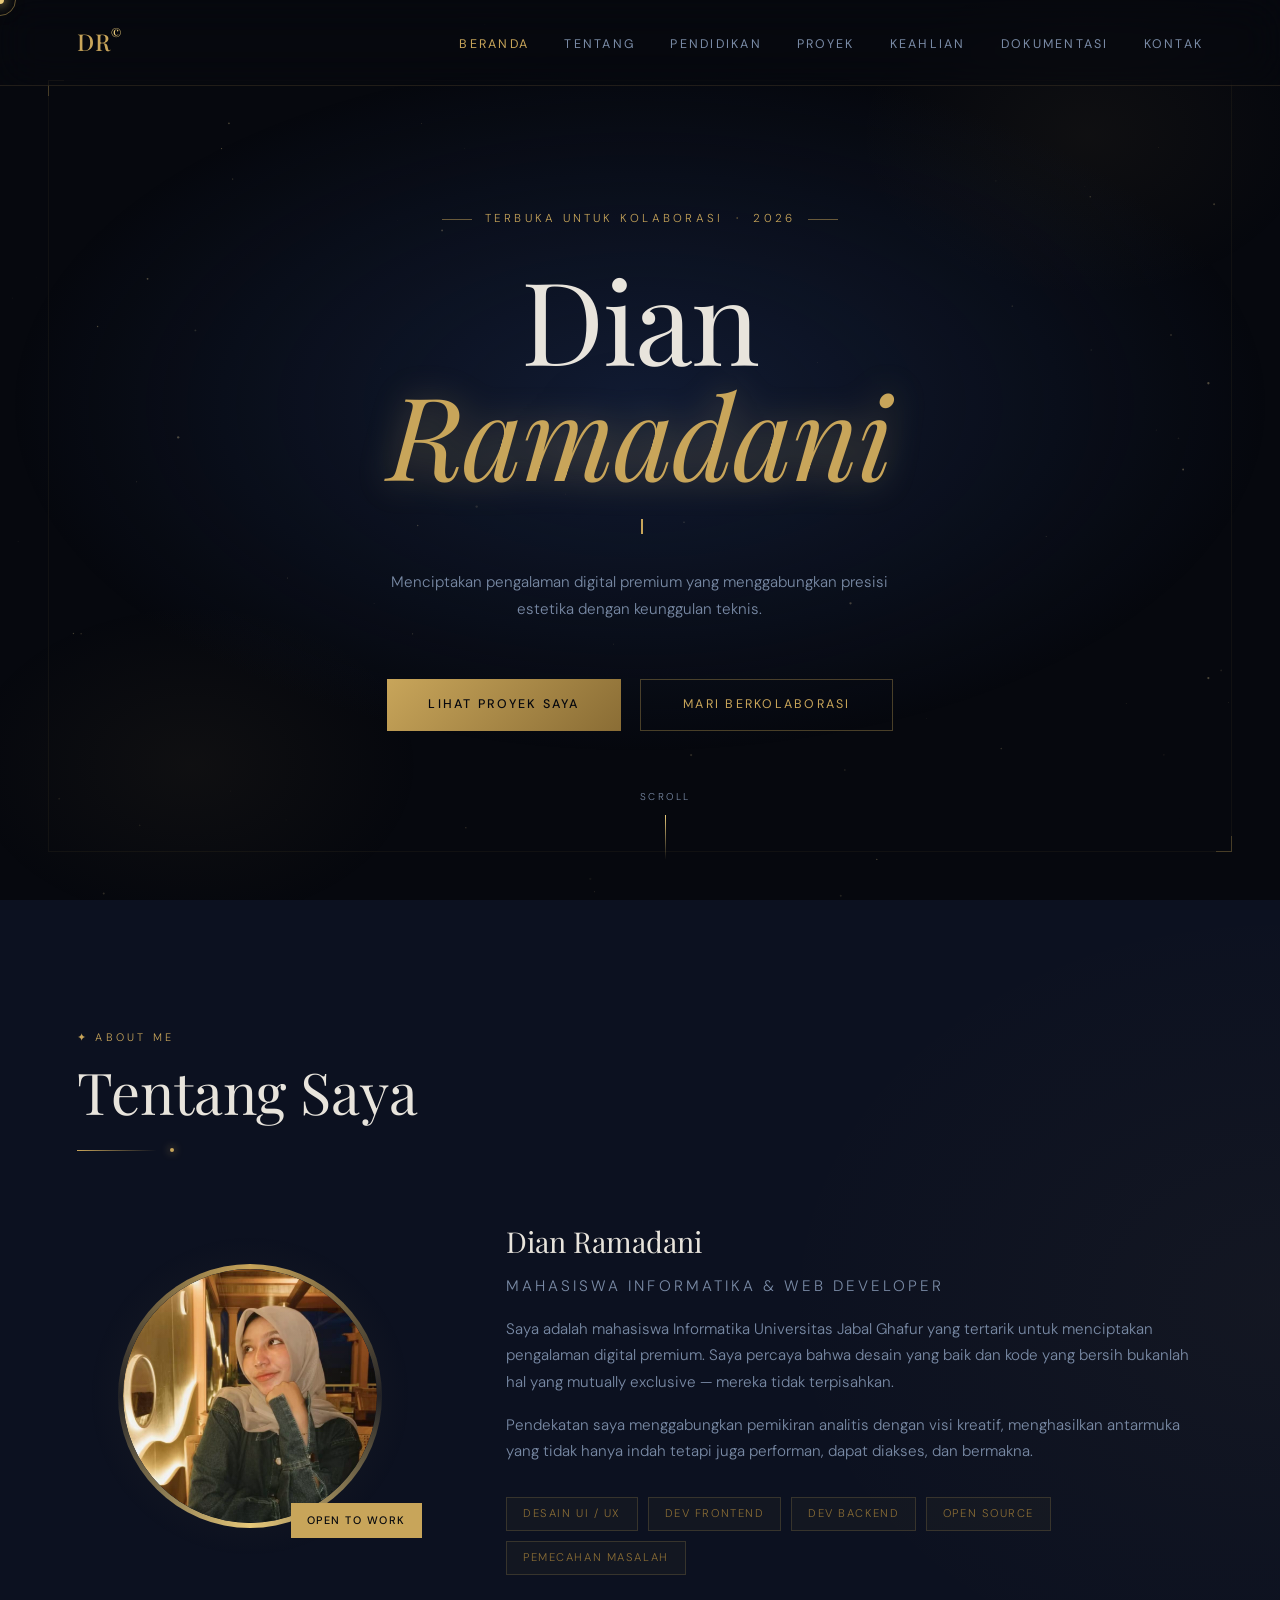
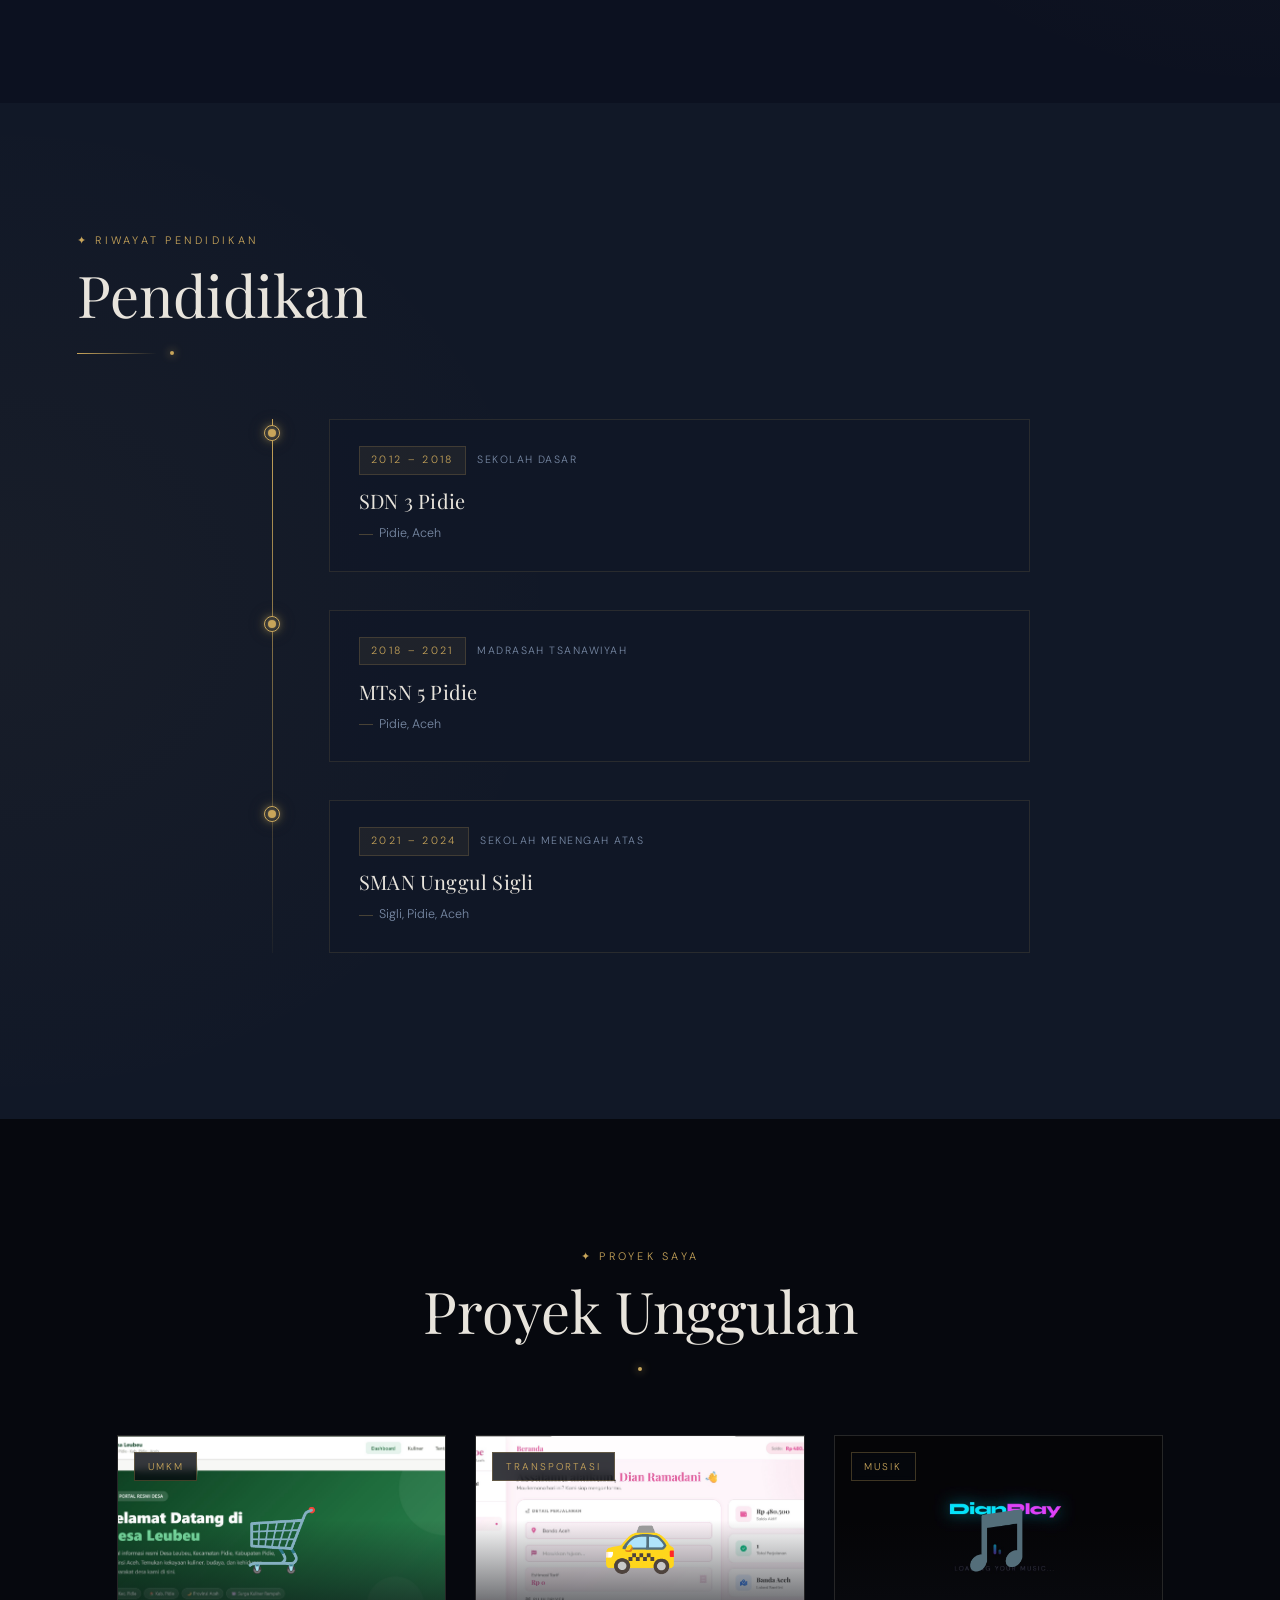
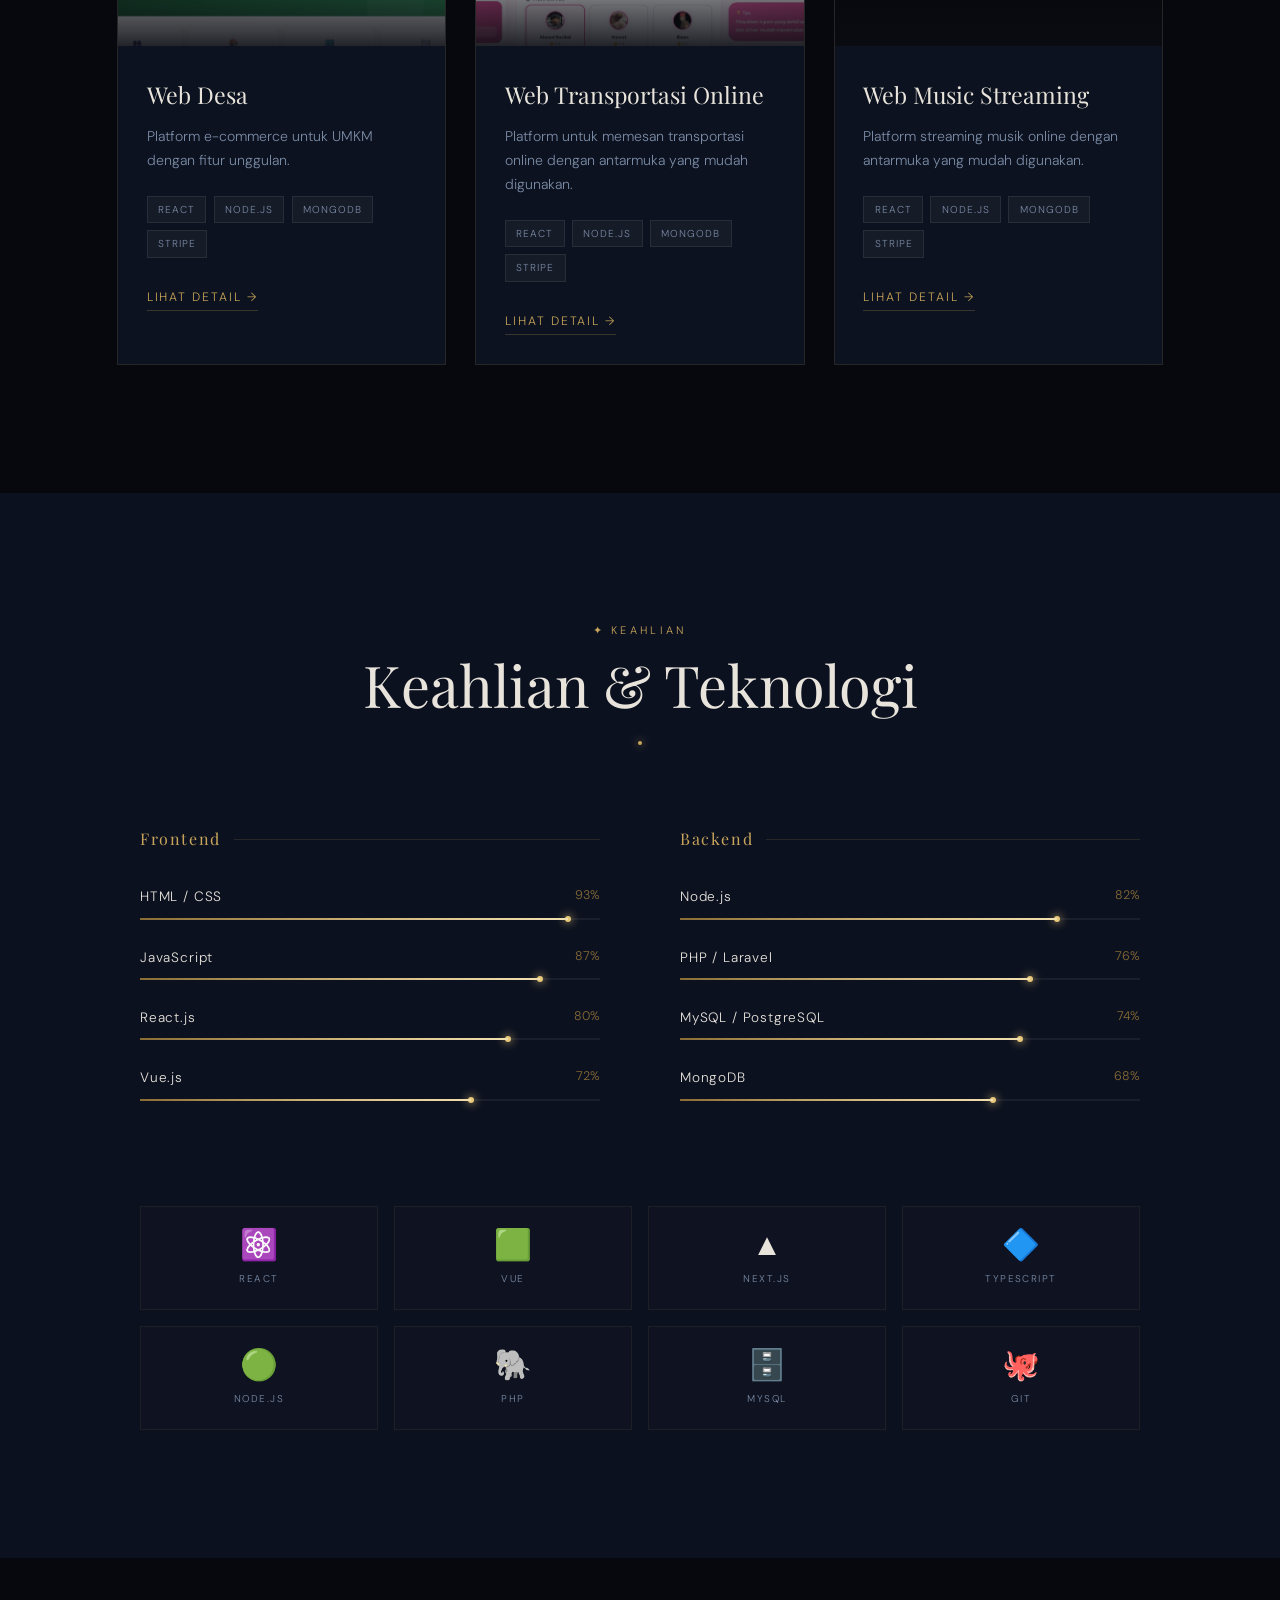
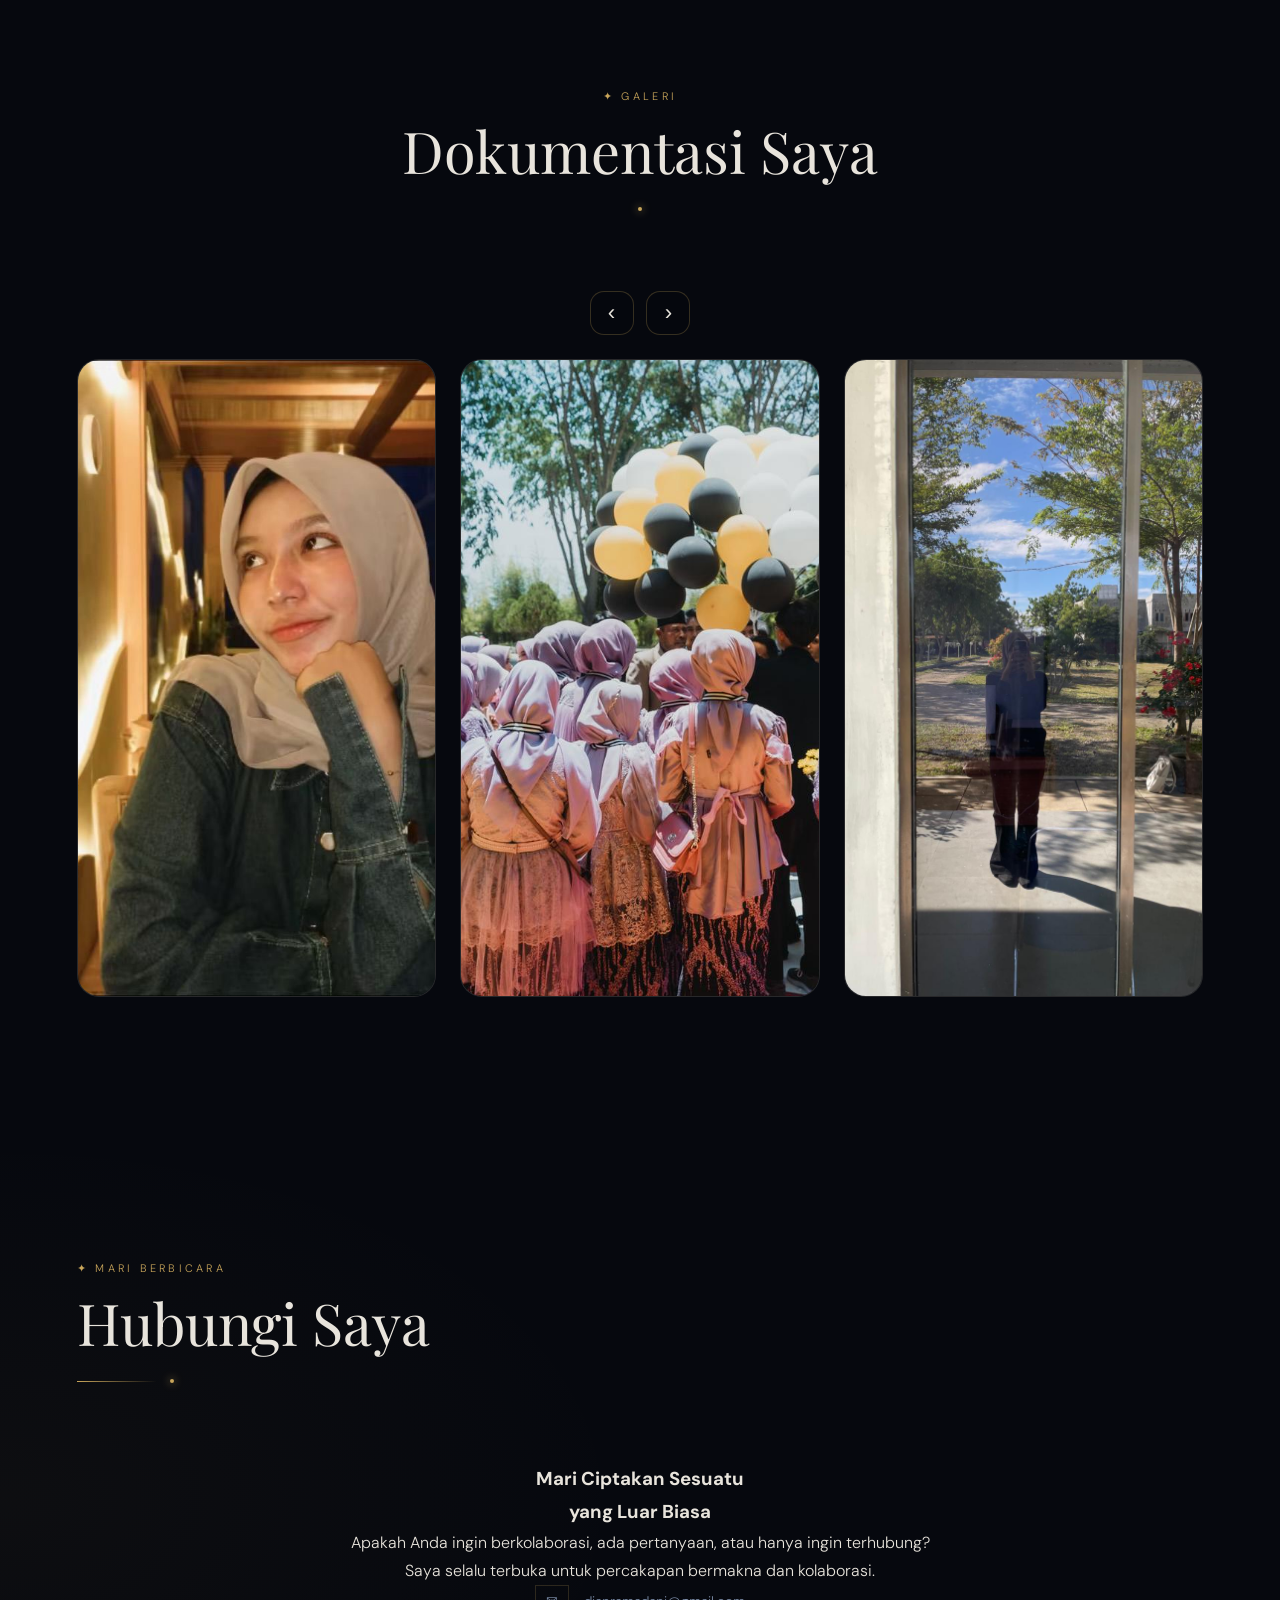
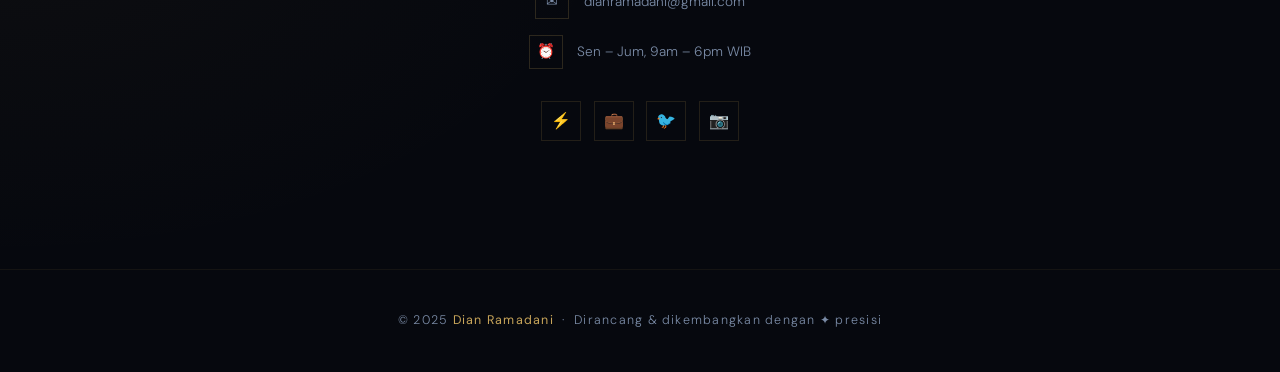
==== index.html @ 898b4961 "Update index.html" ====
<!DOCTYPE html>
<html lang="id">
<head>
<meta charset="UTF-8">
<meta name="viewport" content="width=device-width, initial-scale=1.0">
<title>Portfolio — Dian Ramadani</title>
<link rel="preconnect" href="https://fonts.googleapis.com">
<link href="https://fonts.googleapis.com/css2?family=Playfair+Display:ital,wght@0,400;0,500;0,700;1,400&family=DM+Sans:wght@300;400;500&display=swap" rel="stylesheet">
<style>
/* ═══════════════════════════════════════
   ROOT VARIABLES
═══════════════════════════════════════ */
:root {
  --gold:        #C8A55A;
  --gold-bright: #E8C97A;
  --gold-dim:    #8A6D35;
  --gold-glow:   rgba(200,165,90,0.18);
  --gold-trace:  rgba(200,165,90,0.08);
  --dark:        #06080E;
  --dark-1:      #0C1120;
  --dark-2:      #111827;
  --dark-3:      #1C2539;
  --mid:         #2A3650;
  --text:        #E8E4DC;
  --text-muted:  #7A8BA6;
  --border:      rgba(200,165,90,0.14);
}

/* ═══════════════════════════════════════
   RESET & BASE
═══════════════════════════════════════ */
*, *::before, *::after { margin:0; padding:0; box-sizing:border-box; }
html { scroll-behavior: smooth; font-size: 16px; }
body {
  background: var(--dark);
  color: var(--text);
  font-family: 'DM Sans', sans-serif;
  font-weight: 300;
  line-height: 1.75;
  overflow-x: hidden;
  cursor: none;
}

/* ═══════════════════════════════════════
   CUSTOM CURSOR
═══════════════════════════════════════ */
.cursor-dot {
  position: fixed; top:0; left:0;
  width: 8px; height: 8px;
  background: var(--gold-bright);
  border-radius: 50%;
  pointer-events: none;
  z-index: 9999;
  transition: transform 0.1s ease;
  box-shadow: 0 0 12px var(--gold-bright), 0 0 24px rgba(232,201,122,0.4);
}
.cursor-ring {
  position: fixed; top:0; left:0;
  width: 32px; height: 32px;
  border: 1px solid rgba(200,165,90,0.5);
  border-radius: 50%;
  pointer-events: none;
  z-index: 9998;
  transition: transform 0.18s ease, width 0.3s ease, height 0.3s ease, opacity 0.3s ease;
}
body:has(a:hover) .cursor-ring,
body:has(button:hover) .cursor-ring {
  width: 44px; height: 44px;
  border-color: var(--gold);
}

/* ═══════════════════════════════════════
   LOADING SCREEN
═══════════════════════════════════════ */
#loader {
  position: fixed; inset:0;
  background: var(--dark);
  z-index: 10000;
  display: flex;
  flex-direction: column;
  align-items: center;
  justify-content: center;
  gap: 1.5rem;
  transition: opacity 0.8s ease, visibility 0.8s ease;
}
#loader.hidden { opacity: 0; visibility: hidden; pointer-events: none; }

.loader-logo {
  font-family: 'Playfair Display', serif;
  font-size: 2.4rem;
  font-weight: 400;
  color: var(--gold);
  letter-spacing: 0.12em;
  opacity: 0;
  animation: loaderFade 0.6s 0.3s forwards;
}

.loader-bar-wrap {
  width: 180px; height: 1px;
  background: rgba(200,165,90,0.12);
  overflow: hidden;
  opacity: 0;
  animation: loaderFade 0.6s 0.5s forwards;
}
.loader-bar {
  height: 100%;
  width: 0;
  background: linear-gradient(90deg, var(--gold-dim), var(--gold-bright));
  animation: loaderFill 1.4s 0.6s ease forwards;
}
@keyframes loaderFill { to { width: 100%; } }
@keyframes loaderFade { to { opacity: 1; } }

/* ═══════════════════════════════════════
   STARS CANVAS
═══════════════════════════════════════ */
#stars-canvas {
  position: fixed; inset:0;
  pointer-events: none;
  z-index: 0;
  opacity: 0.6;
}

/* ═══════════════════════════════════════
   NAVBAR
═══════════════════════════════════════ */
nav {
  position: fixed; top:0; left:0; right:0;
  z-index: 900;
  display: flex;
  align-items: center;
  justify-content: space-between;
  padding: 1.4rem 6%;
  background: rgba(6,8,14,0.5);
  backdrop-filter: blur(20px);
  -webkit-backdrop-filter: blur(20px);
  border-bottom: 1px solid var(--border);
  transition: padding 0.4s ease, background 0.4s ease;
}
nav.scrolled {
  padding: 0.9rem 6%;
  background: rgba(6,8,14,0.85);
}

.nav-brand {
  font-family: 'Playfair Display', serif;
  font-size: 1.45rem;
  font-weight: 500;
  color: var(--gold);
  text-decoration: none;
  letter-spacing: 0.05em;
}
.nav-brand sup {
  font-size: 0.5em;
  vertical-align: top;
  margin-top: 0.3em;
  color: var(--gold-bright);
}

.nav-links {
  display: flex; gap: 2.2rem;
  list-style: none;
}
.nav-links a {
  color: var(--text-muted);
  text-decoration: none;
  font-size: 0.78rem;
  letter-spacing: 0.18em;
  text-transform: uppercase;
  font-weight: 400;
  transition: color 0.3s;
  position: relative;
  padding-bottom: 4px;
}
.nav-links a::after {
  content: '';
  position: absolute;
  bottom: 0; left: 50%; right: 50%;
  height: 1px;
  background: var(--gold);
  transition: left 0.35s ease, right 0.35s ease;
}
.nav-links a:hover { color: var(--gold); }
.nav-links a:hover::after { left: 0; right: 0; }

/* Hamburger */
.ham {
  display: none;
  flex-direction: column;
  gap: 5px;
  background: none;
  border: none;
  cursor: none;
  padding: 4px;
}
.ham span {
  display: block;
  width: 22px; height: 1px;
  background: var(--gold);
  transition: all 0.35s ease;
  transform-origin: center;
}
.ham.open span:nth-child(1) { transform: translateY(6px) rotate(45deg); }
.ham.open span:nth-child(2) { opacity: 0; }
.ham.open span:nth-child(3) { transform: translateY(-6px) rotate(-45deg); }

/* Mobile overlay */
.mob-menu {
  position: fixed; inset:0;
  background: rgba(6,8,14,0.97);
  backdrop-filter: blur(24px);
  z-index: 899;
  display: flex;
  flex-direction: column;
  align-items: center;
  justify-content: center;
  gap: 1.2rem;
  padding: 2rem;
  opacity: 0;
  visibility: hidden;
  transition: opacity 0.4s ease, visibility 0.4s ease;
}
.mob-menu.open { opacity: 1; visibility: visible; }
.mob-menu a {
  font-family: 'Playfair Display', serif;
  font-size: 1.4rem;
  font-weight: 400;
  color: var(--text);
  text-decoration: none;
  letter-spacing: 0.06em;
  transition: color 0.3s;
  position: relative;
  padding: 0.6rem 1.2rem;
}
.mob-menu a:hover { color: var(--gold); }

/* ═══════════════════════════════════════
   HERO
═══════════════════════════════════════ */
#home {
  min-height: 100vh;
  display: flex;
  align-items: center;
  justify-content: center;
  text-align: center;
  padding: 7rem 6% 5rem;
  position: relative;
  z-index: 1;
  overflow: hidden;
}

#home::before {
  content: '';
  position: absolute;
  inset: 0;
  background:
    radial-gradient(ellipse 70% 55% at 50% 45%, rgba(25,40,75,0.6) 0%, transparent 70%),
    radial-gradient(ellipse 30% 30% at 15% 85%, rgba(200,165,90,0.05) 0%, transparent 60%),
    radial-gradient(ellipse 30% 30% at 85% 15%, rgba(200,165,90,0.05) 0%, transparent 60%);
  pointer-events: none;
}

.hero-frame {
  position: absolute;
  top: 5rem; left: 3rem; right: 3rem; bottom: 3rem;
  border: 1px solid rgba(200,165,90,0.06);
  pointer-events: none;
}
.hero-frame::before, .hero-frame::after {
  content: '';
  position: absolute;
  width: 16px; height: 16px;
  border-color: rgba(200,165,90,0.3);
  border-style: solid;
}
.hero-frame::before { top: -1px; left: -1px; border-width: 1px 0 0 1px; }
.hero-frame::after  { bottom: -1px; right: -1px; border-width: 0 1px 1px 0; }

.hero-eyebrow {
  display: inline-flex;
  align-items: center;
  gap: 0.8rem;
  font-size: 0.72rem;
  letter-spacing: 0.28em;
  text-transform: uppercase;
  color: var(--gold);
  margin-bottom: 2rem;
  opacity: 0;
  animation: fadeUp 0.8s 1.8s forwards;
}
.hero-eyebrow::before, .hero-eyebrow::after {
  content: '';
  width: 30px; height: 1px;
  background: currentColor;
  opacity: 0.5;
}

.hero-name {
  font-family: 'Playfair Display', serif;
  font-size: clamp(3.2rem, 9vw, 7.5rem);
  font-weight: 400;
  line-height: 1.0;
  color: var(--text);
  letter-spacing: -0.01em;
  opacity: 0;
  animation: fadeUp 0.9s 2s forwards;
}
.hero-name .gold-word {
  color: var(--gold);
  font-style: italic;
  position: relative;
  display: inline-block;
}
.hero-name .gold-word::after {
  content: attr(data-text);
  position: absolute;
  inset: 0;
  color: var(--gold-bright);
  filter: blur(18px);
  opacity: 0.35;
  z-index: -1;
}

.hero-role {
  font-size: clamp(0.8rem, 1.8vw, 0.95rem);
  letter-spacing: 0.22em;
  text-transform: uppercase;
  color: var(--text-muted);
  margin-top: 1.2rem;
  opacity: 0;
  animation: fadeUp 0.9s 2.2s forwards;
}

.type-cursor {
  display: inline-block;
  width: 2px; height: 1em;
  background: var(--gold);
  margin-left: 4px;
  vertical-align: text-bottom;
  animation: blink 0.9s step-end infinite;
}
@keyframes blink { 0%,100%{opacity:1} 50%{opacity:0} }

.hero-desc {
  max-width: 500px;
  margin: 2rem auto 0;
  color: var(--text-muted);
  font-size: 0.95rem;
  opacity: 0;
  animation: fadeUp 0.9s 2.4s forwards;
}

.hero-cta {
  display: flex;
  gap: 1.2rem;
  justify-content: center;
  margin-top: 3.5rem;
  opacity: 0;
  animation: fadeUp 0.9s 2.6s forwards;
}

/* Buttons */
.btn-primary {
  display: inline-flex;
  align-items: center;
  gap: 0.6rem;
  padding: 0.9rem 2.6rem;
  background: linear-gradient(135deg, var(--gold) 0%, var(--gold-dim) 100%);
  color: var(--dark);
  font-family: 'DM Sans', sans-serif;
  font-size: 0.78rem;
  font-weight: 500;
  letter-spacing: 0.18em;
  text-transform: uppercase;
  text-decoration: none;
  border: none;
  cursor: none;
  position: relative;
  overflow: hidden;
  transition: box-shadow 0.3s, transform 0.3s;
}
.btn-primary::before {
  content: '';
  position: absolute;
  top: 0; left: -100%; width: 60%; height: 100%;
  background: linear-gradient(90deg, transparent, rgba(255,255,255,0.22), transparent);
  transform: skewX(-15deg);
  transition: left 0.6s ease;
}
.btn-primary:hover::before { left: 140%; }
.btn-primary:hover {
  box-shadow: 0 0 30px rgba(200,165,90,0.35), 0 8px 24px rgba(0,0,0,0.4);
  transform: translateY(-2px);
}

.btn-ghost {
  display: inline-flex;
  align-items: center;
  gap: 0.6rem;
  padding: 0.9rem 2.6rem;
  background: transparent;
  color: var(--gold);
  font-family: 'DM Sans', sans-serif;
  font-size: 0.78rem;
  font-weight: 400;
  letter-spacing: 0.18em;
  text-transform: uppercase;
  text-decoration: none;
  border: 1px solid rgba(200,165,90,0.35);
  cursor: none;
  transition: all 0.3s ease;
}
.btn-ghost:hover {
  background: rgba(200,165,90,0.07);
  border-color: var(--gold);
  box-shadow: 0 0 20px rgba(200,165,90,0.1);
}

.hero-scroll {
  position: absolute;
  bottom: 2.5rem;
  left: 50%;
  transform: translateX(-50%);
  display: flex;
  flex-direction: column;
  align-items: center;
  gap: 0.6rem;
  opacity: 0;
  animation: fadeUp 1s 3s forwards;
}
.hero-scroll span {
  font-size: 0.62rem;
  letter-spacing: 0.25em;
  text-transform: uppercase;
  color: var(--text-muted);
}
.scroll-track {
  width: 1px; height: 45px;
  background: linear-gradient(to bottom, var(--gold-bright), transparent);
  animation: scrollPulse 2s ease-in-out infinite;
}
@keyframes scrollPulse {
  0%,100% { transform: scaleY(1); opacity:0.5; }
  50% { transform: scaleY(1.2); opacity:1; }
}

/* ═══════════════════════════════════════
   SECTION COMMON
═══════════════════════════════════════ */
section { position: relative; z-index: 1; }
.section-inner { padding: 8rem 6%; }

.sec-label {
  display: block;
  font-size: 0.68rem;
  letter-spacing: 0.3em;
  text-transform: uppercase;
  color: var(--gold);
  margin-bottom: 0.7rem;
}
.sec-title {
  font-family: 'Playfair Display', serif;
  font-size: clamp(2rem, 5vw, 3.6rem);
  font-weight: 400;
  color: var(--text);
  line-height: 1.15;
}
.sec-divider {
  display: flex;
  align-items: center;
  gap: 0.8rem;
  margin: 1.5rem 0 4rem;
}
.sec-divider-line {
  height: 1px;
  background: linear-gradient(90deg, var(--gold), transparent);
  flex: 1;
  max-width: 80px;
}
.sec-divider-dot {
  width: 4px; height: 4px;
  background: var(--gold);
  border-radius: 50%;
  box-shadow: 0 0 8px var(--gold);
}

/* Reveal animation */
.reveal {
  opacity: 0;
  transform: translateY(28px);
  transition: opacity 0.85s ease, transform 0.85s ease;
}
.reveal.in { opacity:1; transform:translateY(0); }
.reveal-delay-1 { transition-delay: 0.1s; }
.reveal-delay-2 { transition-delay: 0.2s; }
.reveal-delay-3 { transition-delay: 0.3s; }
.reveal-delay-4 { transition-delay: 0.4s; }

/* ═══════════════════════════════════════
   ABOUT
═══════════════════════════════════════ */
#about { background: var(--dark-1); }
#about::before {
  content: '';
  position: absolute;
  right: 0; top: 0; bottom: 0;
  width: 40%;
  background: radial-gradient(ellipse at right center, rgba(200,165,90,0.04) 0%, transparent 70%);
  pointer-events: none;
}

.about-grid {
  display: grid;
  grid-template-columns: 320px 1fr;
  gap: 6rem;
  align-items: center;
  max-width: 1100px;
  margin: 0 auto;
}

.about-photo-zone { position: relative; display: flex; justify-content: center; }

.photo-hex {
  width: 260px; height: 260px;
  position: relative;
}
.photo-hex-border {
  position: absolute; inset: -2px;
  border-radius: 50%;
  background: conic-gradient(
    var(--gold) 0deg,
    rgba(200,165,90,0.1) 90deg,
    var(--gold-bright) 180deg,
    rgba(200,165,90,0.1) 270deg,
    var(--gold) 360deg
  );
  animation: spinBorder 10s linear infinite;
}
@keyframes spinBorder { to { transform: rotate(360deg); } }

.photo-hex-inner {
  position: absolute;
  inset: 3px;
  border-radius: 50%;
  background: var(--dark-2);
  display: flex;
  align-items: center;
  justify-content: center;
  overflow: hidden;
  font-family: 'Playfair Display', serif;
  font-size: 4.5rem;
  color: var(--gold);
  font-weight: 400;
}

.photo-glow {
  position: absolute;
  inset: -30px;
  border-radius: 50%;
  background: radial-gradient(circle, rgba(200,165,90,0.1) 0%, transparent 65%);
  pointer-events: none;
  animation: glowPulse 3s ease-in-out infinite;
}
@keyframes glowPulse {
  0%,100% { opacity: 0.6; transform: scale(1); }
  50% { opacity: 1; transform: scale(1.05); }
}

.photo-tag {
  position: absolute;
  bottom: -12px; right: -12px;
  background: var(--gold);
  color: var(--dark);
  font-size: 0.68rem;
  font-weight: 500;
  letter-spacing: 0.14em;
  text-transform: uppercase;
  padding: 0.5rem 1rem;
}

.about-content h3 {
  font-family: 'Playfair Display', serif;
  font-size: 1.8rem;
  font-weight: 400;
  color: var(--text);
  margin-bottom: 0.4rem;
}
.about-role {
  font-size: 0.78rem;
  letter-spacing: 0.2em;
  text-transform: uppercase;
  color: var(--gold);
  margin-bottom: 1.8rem;
}
.about-content p {
  color: var(--text-muted);
  font-size: 0.95rem;
  margin-bottom: 1rem;
}
.about-tags {
  display: flex;
  flex-wrap: wrap;
  gap: 0.6rem;
  margin-top: 2rem;
}
.about-tag {
  font-size: 0.7rem;
  letter-spacing: 0.14em;
  text-transform: uppercase;
  color: var(--gold-dim);
  border: 1px solid rgba(200,165,90,0.2);
  padding: 0.4rem 1rem;
  background: rgba(200,165,90,0.04);
  transition: all 0.3s;
}
.about-tag:hover {
  color: var(--gold);
  border-color: var(--gold);
  background: rgba(200,165,90,0.08);
  box-shadow: 0 0 16px rgba(200,165,90,0.08);
}

/* ═══════════════════════════════════════
   EDUCATION
═══════════════════════════════════════ */
#education { background: var(--dark-2); }
#education::before {
  content: '';
  position: absolute;
  left: 0; top: 0; bottom: 0; width: 45%;
  background: radial-gradient(ellipse at left center, rgba(200,165,90,0.04) 0%, transparent 70%);
  pointer-events: none;
}

.edu-timeline {
  position: relative;
  max-width: 780px;
  margin: 0 auto;
}
.edu-timeline::before {
  content: '';
  position: absolute;
  left: 22px;
  top: 0; bottom: 0;
  width: 1px;
  background: linear-gradient(to bottom, var(--gold), rgba(200,165,90,0.06));
}

.edu-item {
  display: flex;
  gap: 2.2rem;
  margin-bottom: 2.4rem;
  position: relative;
}

.edu-dot-wrap {
  flex-shrink: 0;
  width: 44px;
  display: flex;
  flex-direction: column;
  align-items: center;
}

.edu-dot {
  width: 16px; height: 16px;
  border-radius: 50%;
  background: var(--dark-2);
  border: 1.5px solid var(--gold);
  box-shadow: 0 0 12px rgba(200,165,90,0.3), 0 0 24px rgba(200,165,90,0.1);
  position: relative;
  z-index: 1;
  margin-top: 6px;
  flex-shrink: 0;
}
.edu-dot::before {
  content: '';
  position: absolute;
  inset: 3px;
  border-radius: 50%;
  background: var(--gold);
  box-shadow: 0 0 8px var(--gold-bright);
}

.edu-card {
  flex: 1;
  background: rgba(17,24,39,0.7);
  border: 1px solid var(--border);
  padding: 1.6rem 1.8rem;
  backdrop-filter: blur(8px);
  transition: border-color 0.4s, box-shadow 0.4s, transform 0.4s;
  position: relative;
  overflow: hidden;
}
.edu-card::before {
  content: '';
  position: absolute; inset: 0;
  background: linear-gradient(135deg, rgba(200,165,90,0.04) 0%, transparent 55%);
  opacity: 0;
  transition: opacity 0.4s;
  pointer-events: none;
}
.edu-card:hover {
  border-color: rgba(200,165,90,0.38);
  box-shadow: 0 16px 48px rgba(0,0,0,0.5), 0 0 32px rgba(200,165,90,0.07);
  transform: translateX(6px);
}
.edu-card:hover::before { opacity: 1; }

.edu-meta {
  display: flex;
  align-items: center;
  gap: 0.7rem;
  margin-bottom: 0.55rem;
  flex-wrap: wrap;
}
.edu-year {
  font-size: 0.66rem;
  letter-spacing: 0.22em;
  text-transform: uppercase;
  color: var(--gold);
  background: rgba(200,165,90,0.08);
  border: 1px solid rgba(200,165,90,0.2);
  padding: 0.25rem 0.7rem;
}
.edu-level {
  font-size: 0.66rem;
  letter-spacing: 0.14em;
  text-transform: uppercase;
  color: var(--text-muted);
}
.edu-school {
  font-family: 'Playfair Display', serif;
  font-size: 1.25rem;
  font-weight: 400;
  color: var(--text);
  margin-bottom: 0.3rem;
  letter-spacing: 0.01em;
}
.edu-loc {
  font-size: 0.78rem;
  color: var(--text-muted);
  display: flex;
  align-items: center;
  gap: 0.4rem;
}
.edu-loc::before {
  content: '';
  display: inline-block;
  width: 14px; height: 1px;
  background: rgba(200,165,90,0.3);
}

/* ═══════════════════════════════════════
   PROJECTS
═══════════════════════════════════════ */
#projects { background: var(--dark); }
#projects .section-inner { max-width: 1200px; margin: 0 auto; }

.proj-grid {
  display: grid;
  grid-template-columns: repeat(auto-fit, minmax(320px, 1fr));
  gap: 1.8rem;
}

.proj-card {
  background: rgba(17,24,39,0.7);
  border: 1px solid var(--border);
  overflow: hidden;
  transition: transform 0.45s ease, box-shadow 0.45s ease, border-color 0.45s ease;
  backdrop-filter: blur(8px);
  position: relative;
}
.proj-card::before {
  content: '';
  position: absolute; inset: 0;
  background: linear-gradient(135deg, rgba(200,165,90,0.05) 0%, transparent 50%);
  opacity: 0;
  transition: opacity 0.4s;
  pointer-events: none;
}
.proj-card:hover {
  transform: translateY(-8px);
  border-color: rgba(200,165,90,0.4);
  box-shadow: 0 24px 60px rgba(0,0,0,0.5), 0 0 40px rgba(200,165,90,0.08);
}
.proj-card:hover::before { opacity: 1; }

.proj-thumb {
  height: 210px;
  display: flex;
  align-items: center;
  justify-content: center;
  font-size: 3.8rem;
  position: relative;
  overflow: hidden;
}
.proj-thumb-1 { background: linear-gradient(135deg, #070B14 0%, #0F1E3A 100%); }
.proj-thumb-2 { background: linear-gradient(135deg, #0A0F07 0%, #162B10 100%); }

.proj-image {
  position: absolute;
  width: 100%;
  height: 100%;
  object-fit: cover;
  z-index: 1;
}
.proj-thumb-icon { position: relative; z-index: 3; }
.proj-thumb::after {
  content: '';
  position: absolute;
  bottom: 0; left: 0; right: 0; height: 60%;
  background: linear-gradient(to bottom, transparent, rgba(10,12,18,0.9));
  z-index: 2;
}

.proj-chip {
  position: absolute;
  top: 1rem; left: 1rem;
  font-size: 0.62rem;
  letter-spacing: 0.2em;
  text-transform: uppercase;
  color: var(--gold);
  background: rgba(6,8,14,0.8);
  border: 1px solid rgba(200,165,90,0.3);
  padding: 0.3rem 0.8rem;
  z-index: 3;
  backdrop-filter: blur(4px);
}

.proj-body { padding: 1.8rem; }
.proj-title {
  font-family: 'Playfair Display', serif;
  font-size: 1.45rem;
  font-weight: 400;
  color: var(--text);
  margin-bottom: 0.6rem;
}
.proj-desc {
  font-size: 0.88rem;
  color: var(--text-muted);
  line-height: 1.7;
  margin-bottom: 1.4rem;
}
.proj-stack {
  display: flex; flex-wrap: wrap; gap: 0.45rem;
  margin-bottom: 1.5rem;
}
.stack-tag {
  font-size: 0.63rem;
  letter-spacing: 0.1em;
  text-transform: uppercase;
  color: var(--text-muted);
  background: rgba(255,255,255,0.04);
  border: 1px solid rgba(255,255,255,0.08);
  padding: 0.25rem 0.65rem;
}
.proj-link {
  display: inline-flex;
  align-items: center;
  gap: 0.4rem;
  font-size: 0.76rem;
  letter-spacing: 0.16em;
  text-transform: uppercase;
  color: var(--gold);
  text-decoration: none;
  border-bottom: 1px solid rgba(200,165,90,0.25);
  padding-bottom: 2px;
  transition: border-color 0.3s, gap 0.3s;
}
.proj-link:hover { border-color: var(--gold); gap: 0.7rem; }

/* ═══════════════════════════════════════
   SKILLS
═══════════════════════════════════════ */
#skills { background: var(--dark-1); }

.skills-wrap {
  display: grid;
  grid-template-columns: 1fr 1fr;
  gap: 5rem;
  max-width: 1000px;
  margin: 0 auto;
}

.skill-group-title {
  font-family: 'Playfair Display', serif;
  font-size: 1rem;
  font-weight: 400;
  color: var(--gold);
  letter-spacing: 0.1em;
  margin-bottom: 2rem;
  display: flex;
  align-items: center;
  gap: 0.8rem;
}
.skill-group-title::after {
  content: '';
  flex: 1;
  height: 1px;
  background: rgba(200,165,90,0.15);
}

.skill-item { margin-bottom: 1.6rem; }
.skill-header {
  display: flex;
  justify-content: space-between;
  margin-bottom: 0.55rem;
}
.skill-name-txt {
  font-size: 0.85rem;
  letter-spacing: 0.06em;
  color: var(--text);
}
.skill-pct {
  font-size: 0.78rem;
  color: var(--gold-dim);
  font-variant-numeric: tabular-nums;
}

.skill-track {
  height: 2px;
  background: rgba(255,255,255,0.06);
  position: relative;
  overflow: visible;
}
.skill-fill {
  height: 100%;
  width: 0;
  background: linear-gradient(90deg, var(--gold-dim) 0%, var(--gold) 60%, var(--gold-bright) 100%);
  position: relative;
  transition: width 1.6s cubic-bezier(0.16,1,0.3,1);
}
.skill-fill::after {
  content: '';
  position: absolute;
  top: 0; left: 0; right: 0; bottom: 0;
  background: linear-gradient(90deg, transparent 0%, rgba(255,255,255,0.4) 50%, transparent 100%);
  background-size: 200% 100%;
  animation: shimmerBar 2.5s 2s ease-in-out infinite;
}
@keyframes shimmerBar {
  0% { background-position: -200% 0; }
  100% { background-position: 200% 0; }
}

.skill-fill-dot {
  position: absolute;
  right: -3px; top: 50%;
  transform: translateY(-50%);
  width: 6px; height: 6px;
  border-radius: 50%;
  background: var(--gold-bright);
  box-shadow: 0 0 8px var(--gold-bright), 0 0 16px rgba(232,201,122,0.4);
}

.tech-grid {
  display: grid;
  grid-template-columns: repeat(4, 1fr);
  gap: 1rem;
  margin-top: 5rem;
  max-width: 1000px;
  margin-left: auto;
  margin-right: auto;
}
.tech-card {
  display: flex;
  flex-direction: column;
  align-items: center;
  gap: 0.6rem;
  padding: 1.4rem 0.8rem;
  border: 1px solid rgba(200,165,90,0.08);
  background: rgba(200,165,90,0.02);
  transition: all 0.35s ease;
  cursor: default;
}
.tech-card:hover {
  border-color: rgba(200,165,90,0.35);
  background: rgba(200,165,90,0.06);
  transform: translateY(-4px);
  box-shadow: 0 12px 32px rgba(0,0,0,0.4), 0 0 20px rgba(200,165,90,0.06);
}
.tech-icon { font-size: 1.9rem; line-height: 1; }
.tech-label {
  font-size: 0.62rem;
  letter-spacing: 0.15em;
  text-transform: uppercase;
  color: var(--text-muted);
}

/* ═══════════════════════════════════════
   DOKUMENTASI
═══════════════════════════════════════ */
#dokumentasi { background: var(--dark); }

.doc-grid {
  display: grid;
  grid-template-columns: repeat(auto-fit, minmax(280px, 1fr));
  gap: 2rem;
  max-width: 1200px;
  margin: 0 auto;
}

.doc-card {
  background: rgba(17,24,39,0.7);
  border: 1px solid var(--border);
  padding: 2rem;
  border-radius: 12px;
  text-align: center;
  transition: all 0.45s ease;
  backdrop-filter: blur(8px);
  position: relative;
  overflow: hidden;
}
.doc-card::before {
  content: '';
  position: absolute; inset: 0;
  background: linear-gradient(135deg, rgba(200,165,90,0.05) 0%, transparent 50%);
  opacity: 0;
  transition: opacity 0.4s;
  pointer-events: none;
}
.doc-card:hover {
  transform: translateY(-8px);
  border-color: rgba(200,165,90,0.4);
  box-shadow: 0 24px 60px rgba(0,0,0,0.5), 0 0 40px rgba(200,165,90,0.08);
}
.doc-card:hover::before { opacity: 1; }

.doc-image {
  font-size: 3rem;
  margin-bottom: 1rem;
  display: inline-block;
  width: 100%;
  height: 200px;
  border-radius: 8px;
  object-fit: cover;
  transition: transform 0.3s ease;
}
.doc-card:hover .doc-image { transform: scale(1.05); }

.doc-title {
  font-family: 'Playfair Display', serif;
  font-size: 1.3rem;
  font-weight: 400;
  color: var(--text);
  margin-bottom: 0.8rem;
}
.doc-desc {
  font-size: 0.9rem;
  color: var(--text-muted);
  line-height: 1.7;
  margin-bottom: 1.5rem;
}
.doc-link {
  display: inline-flex;
  align-items: center;
  gap: 0.4rem;
  font-size: 0.76rem;
  letter-spacing: 0.16em;
  text-transform: uppercase;
  color: var(--gold);
  text-decoration: none;
  border-bottom: 1px solid rgba(200,165,90,0.25);
  padding-bottom: 2px;
  transition: border-color 0.3s, gap 0.3s;
}
.doc-link:hover { border-color: var(--gold); gap: 0.7rem; }

.gallery-wrap {
  position: relative;
  max-width: 1200px;
  margin: 0 auto;
}
.gallery-actions {
  display: flex;
  justify-content: center;
  gap: 0.8rem;
  margin-bottom: 1.5rem;
}
.gallery-btn {
  width: 44px;
  height: 44px;
  border: 1px solid rgba(200,165,90,0.25);
  background: rgba(6,8,14,0.8);
  color: var(--text);
  font-size: 1.4rem;
  display: inline-flex;
  align-items: center;
  justify-content: center;
  border-radius: 14px;
  cursor: none;
  transition: all 0.3s ease;
}
.gallery-btn:hover {
  border-color: var(--gold);
  color: var(--gold);
}
.gallery-slider {
  display: grid;
  grid-auto-flow: column;
  grid-auto-columns: minmax(280px, 360px);
  gap: 1.5rem;
  overflow-x: auto;
  scroll-snap-type: x mandatory;
  padding-bottom: 0.4rem;
  -webkit-overflow-scrolling: touch;
  scrollbar-width: none;
  -ms-overflow-style: none;
  cursor: grab;
  touch-action: pan-x;
}
.gallery-slider.dragging { cursor: grabbing; }
.gallery-slider::-webkit-scrollbar { display: none; }
.gallery-item {
  scroll-snap-align: start;
  background: rgba(17,24,39,0.8);
  border: 1px solid var(--border);
  border-radius: 22px;
  overflow: hidden;
  min-height: 420px;
  transition: transform 0.35s ease;
}
.gallery-item:hover { transform: translateY(-6px); }
.gallery-item img {
  width: 100%;
  height: 100%;
  object-fit: cover;
  display: block;
}

/* ═══════════════════════════════════════
   CONTACT
═══════════════════════════════════════ */
#contact { background: var(--dark); }
#contact::before {
  content: '';
  position: absolute;
  left: 0; top: 0; bottom: 0; width: 50%;
  background: radial-gradient(ellipse at left center, rgba(200,165,90,0.04) 0%, transparent 70%);
  pointer-events: none;
}

.contact-layout {
  display: grid;
  grid-template-columns: 1fr;
  gap: 6rem;
  max-width: 600px;
  margin: 0 auto;
  align-items: center;
  text-align: center;
}

.contact-info h3 {
  font-family: 'Playfair Display', serif;
  font-size: 1.5rem;
  font-weight: 400;
  color: var(--text);
  margin-bottom: 0.8rem;
}
.contact-info p {
  font-size: 0.9rem;
  color: var(--text-muted);
  line-height: 1.8;
  margin-bottom: 2.5rem;
}

.contact-detail {
  display: flex;
  align-items: center;
  gap: 0.9rem;
  margin-bottom: 1rem;
  font-size: 0.85rem;
  color: var(--text-muted);
  justify-content: center;
}
.contact-detail-icon {
  width: 34px; height: 34px;
  border: 1px solid rgba(200,165,90,0.2);
  display: flex; align-items: center; justify-content: center;
  font-size: 0.9rem;
  flex-shrink: 0;
}

.socials {
  display: flex; gap: 0.8rem;
  margin-top: 2rem;
  justify-content: center;
}
.social-btn {
  display: flex; align-items: center; justify-content: center;
  width: 40px; height: 40px;
  border: 1px solid rgba(200,165,90,0.15);
  color: var(--text-muted);
  text-decoration: none;
  font-size: 1rem;
  transition: all 0.3s ease;
}
.social-btn:hover {
  border-color: var(--gold);
  color: var(--gold);
  box-shadow: 0 0 20px rgba(200,165,90,0.15);
  transform: translateY(-2px);
}

/* ═══════════════════════════════════════
   FOOTER
═══════════════════════════════════════ */
footer {
  text-align: center;
  padding: 2.5rem 6%;
  border-top: 1px solid rgba(200,165,90,0.08);
  color: var(--text-muted);
  font-size: 0.78rem;
  letter-spacing: 0.1em;
  position: relative;
  z-index: 1;
}
footer strong { color: var(--gold); font-weight: 400; }

/* ═══════════════════════════════════════
   ANIMATIONS
═══════════════════════════════════════ */
@keyframes fadeUp {
  from { opacity:0; transform:translateY(22px); }
  to   { opacity:1; transform:translateY(0); }
}
@keyframes fadeInScale {
  from { opacity:0; transform:scale(0.95) translateY(20px); }
  to   { opacity:1; transform:scale(1) translateY(0); }
}
@keyframes slideInLeft {
  from { opacity:0; transform:translateX(-60px); }
  to   { opacity:1; transform:translateX(0); }
}
@keyframes slideInRight {
  from { opacity:0; transform:translateX(60px); }
  to   { opacity:1; transform:translateX(0); }
}
@keyframes slideInUp {
  from { opacity:0; transform:translateY(60px); }
  to   { opacity:1; transform:translateY(0); }
}
@keyframes slideInDown {
  from { opacity:0; transform:translateY(-60px); }
  to   { opacity:1; transform:translateY(0); }
}

/* Elemen dengan animasi entrance */
.anim-entry {
  opacity: 0;
  animation: slideInUp 1s cubic-bezier(0.34, 1.56, 0.64, 1) forwards;
}
.anim-entry.delay-1 { animation-delay: 0.1s; }
.anim-entry.delay-2 { animation-delay: 0.2s; }
.anim-entry.delay-3 { animation-delay: 0.3s; }
.anim-entry.delay-4 { animation-delay: 0.4s; }
.anim-entry.delay-5 { animation-delay: 0.5s; }

.anim-entry.from-left { animation-name: slideInLeft; }
.anim-entry.from-right { animation-name: slideInRight; }
.anim-entry.from-down { animation-name: slideInDown; }

section { 
  opacity: 0;
  animation: fadeInScale 1s cubic-bezier(0.34, 1.56, 0.64, 1) forwards;
}
section.visible { opacity: 1; }
.section-inner { position: relative; z-index: 1; }

/* ═══════════════════════════════════════
   RESPONSIVE
═══════════════════════════════════════ */
@media (max-width: 900px) {
  .about-grid { grid-template-columns: 1fr; gap: 3.5rem; text-align: center; }
  .about-photo-zone { justify-content: center; }
  .about-tags { justify-content: center; }
  .skills-wrap { grid-template-columns: 1fr; gap: 3rem; }
  .contact-layout { grid-template-columns: 1fr; gap: 3.5rem; }
  .tech-grid { grid-template-columns: repeat(4, 1fr); }
}

@media (max-width: 768px) {
  .nav-links { display: none; }
  .ham { display: flex; }
  .hero-cta { flex-direction: column; align-items: center; }
  .tech-grid { grid-template-columns: repeat(4, 1fr); }
  .section-inner { padding: 5rem 5%; }
  body { cursor: auto; }
  .cursor-dot, .cursor-ring { display: none; }
  .edu-timeline::before { left: 20px; }
}

@media (max-width: 480px) {
  .tech-grid { grid-template-columns: repeat(3, 1fr); }
  .proj-grid { grid-template-columns: 1fr; }
  .edu-item { gap: 1.4rem; }
}
</style>
</head>
<body>

<!-- Cursor -->
<div class="cursor-dot" id="cursorDot"></div>
<div class="cursor-ring" id="cursorRing"></div>

<!-- Stars canvas -->
<canvas id="stars-canvas"></canvas>

<!-- ══ LOADING ══ -->
<div id="loader">
  <div class="loader-logo">★</div>
  <div class="loader-bar-wrap"><div class="loader-bar"></div></div>
</div>

<!-- ══ NAVBAR ══ -->
<nav id="navbar">
  <a href="#home" class="nav-brand">DR<sup>©</sup></a>
  <ul class="nav-links">
    <li><a href="#home">Beranda</a></li>
    <li><a href="#about">Tentang</a></li>
    <li><a href="#education">Pendidikan</a></li>
    <li><a href="#projects">Proyek</a></li>
    <li><a href="#skills">Keahlian</a></li>
    <li><a href="#dokumentasi">Dokumentasi</a></li>
    <li><a href="#contact">Kontak</a></li>
  </ul>
  <button class="ham" id="ham" aria-label="Menu">
    <span></span><span></span><span></span>
  </button>
</nav>

<!-- Mobile Menu -->
<div class="mob-menu" id="mobMenu">
  <a href="#home" onclick="closeMenu()">Beranda</a>
  <a href="#about" onclick="closeMenu()">Tentang</a>
  <a href="#education" onclick="closeMenu()">Pendidikan</a>
  <a href="#projects" onclick="closeMenu()">Proyek</a>
  <a href="#skills" onclick="closeMenu()">Keahlian</a>
  <a href="#dokumentasi" onclick="closeMenu()">Dokumentasi</a>
  <a href="#contact" onclick="closeMenu()">Kontak</a>
</div>

<!-- ══ HERO ══ -->
<section id="home">
  <div class="hero-frame"></div>
  <div style="position:relative;z-index:2;">
    <div class="hero-eyebrow">Terbuka Untuk Kolaborasi &nbsp;·&nbsp; 2026</div>
    <h1 class="hero-name">
      Dian<br>
      <span class="gold-word" data-text="Ramadani">Ramadani</span>
    </h1>
    <p class="hero-role">
      <span id="typed-text"></span><span class="type-cursor"></span>
    </p>
    <p class="hero-desc">Menciptakan pengalaman digital premium yang menggabungkan presisi estetika dengan keunggulan teknis.</p>
    <div class="hero-cta">
      <a href="#projects" class="btn-primary">Lihat Proyek Saya</a>
      <a href="#contact" class="btn-ghost">Mari Berkolaborasi</a>
    </div>
  </div>
  <div class="hero-scroll">
    <span>Scroll</span>
    <div class="scroll-track"></div>
  </div>
</section>

<!-- ══ ABOUT ══ -->
<section id="about">
  <div class="section-inner">
    <div class="reveal">
      <span class="sec-label">✦ About Me</span>
      <h2 class="sec-title">Tentang Saya</h2>
      <div class="sec-divider">
        <div class="sec-divider-line"></div>
        <div class="sec-divider-dot"></div>
      </div>
    </div>
    <div class="about-grid">
      <div class="about-photo-zone reveal">
        <div class="photo-hex">
          <div class="photo-hex-border"></div>
          <div class="photo-hex-inner" id="profilePhotoContainer" style="cursor: pointer;">
            <img src="images/foto2.jpg" id="profilePhoto" style="width:100%;height:100%;object-fit:cover;border-radius:50%;" />
            <span id="profilePlaceholder" style="display:none;">DR</span>
          </div>
          <input type="file" id="photoInput" accept="image/*" style="display:none;" />
        </div>
        <div class="photo-glow"></div>
        <div class="photo-tag">Open to Work</div>
      </div>
      <div class="about-content">
        <div class="reveal">
          <h3>Dian Ramadani</h3>
          <p class="about-role">Mahasiswa Informatika &amp; Web Developer</p>
          <p>Saya adalah mahasiswa Informatika Universitas Jabal Ghafur yang tertarik untuk menciptakan pengalaman digital premium. Saya percaya bahwa desain yang baik dan kode yang bersih bukanlah hal yang mutually exclusive — mereka tidak terpisahkan.</p>
          <p>Pendekatan saya menggabungkan pemikiran analitis dengan visi kreatif, menghasilkan antarmuka yang tidak hanya indah tetapi juga performan, dapat diakses, dan bermakna.</p>
          <div class="about-tags">
            <span class="about-tag">Desain UI / UX</span>
            <span class="about-tag">Dev Frontend</span>
            <span class="about-tag">Dev Backend</span>
            <span class="about-tag">Open Source</span>
            <span class="about-tag">Pemecahan Masalah</span>
          </div>
        </div>
      </div>
    </div>
  </div>
</section>

<!-- ══ EDUCATION ══ -->
<section id="education">
  <div class="section-inner">
    <div class="reveal">
      <span class="sec-label">✦ Riwayat Pendidikan</span>
      <h2 class="sec-title">Pendidikan</h2>
      <div class="sec-divider">
        <div class="sec-divider-line"></div>
        <div class="sec-divider-dot"></div>
      </div>
    </div>
    <div class="edu-timeline">

      <div class="edu-item reveal">
        <div class="edu-dot-wrap"><div class="edu-dot"></div></div>
        <div class="edu-card">
          <div class="edu-meta">
            <span class="edu-year">2012 – 2018</span>
            <span class="edu-level">Sekolah Dasar</span>
          </div>
          <div class="edu-school">SDN 3 Pidie</div>
          <div class="edu-loc">Pidie, Aceh</div>
        </div>
      </div>

      <div class="edu-item reveal reveal-delay-1">
        <div class="edu-dot-wrap"><div class="edu-dot"></div></div>
        <div class="edu-card">
          <div class="edu-meta">
            <span class="edu-year">2018 – 2021</span>
            <span class="edu-level">Madrasah Tsanawiyah</span>
          </div>
          <div class="edu-school">MTsN 5 Pidie</div>
          <div class="edu-loc">Pidie, Aceh</div>
        </div>
      </div>

      <div class="edu-item reveal reveal-delay-2">
        <div class="edu-dot-wrap"><div class="edu-dot"></div></div>
        <div class="edu-card">
          <div class="edu-meta">
            <span class="edu-year">2021 – 2024</span>
            <span class="edu-level">Sekolah Menengah Atas</span>
          </div>
          <div class="edu-school">SMAN Unggul Sigli</div>
          <div class="edu-loc">Sigli, Pidie, Aceh</div>
        </div>
      </div>

    </div>
  </div>
</section>

<!-- ══ PROJECTS ══ -->
<section id="projects">
  <div class="section-inner">
    <div class="reveal" style="text-align:center;margin-bottom:4rem;">
      <span class="sec-label">✦ Proyek Saya</span>
      <h2 class="sec-title">Proyek Unggulan</h2>
      <div class="sec-divider" style="justify-content:center;">
        <div class="sec-divider-dot"></div>
      </div>
    </div>
    <div class="proj-grid">

      <div class="proj-card reveal reveal-delay-1">
        <div class="proj-thumb proj-thumb-1">
          <img src="images/web_desa.jpg" alt="Web Desa Project" class="proj-image" />
          <span class="proj-thumb-icon">🛒</span>
          <span class="proj-chip">UMKM</span>
        </div>
        <div class="proj-body">
          <h3 class="proj-title">Web Desa</h3>
          <p class="proj-desc">Platform e-commerce untuk UMKM dengan fitur unggulan.</p>
          <div class="proj-stack">
            <span class="stack-tag">React</span>
            <span class="stack-tag">Node.js</span>
            <span class="stack-tag">MongoDB</span>
            <span class="stack-tag">Stripe</span>
          </div>
          <a href="https://dianramadani0906-ops.github.io/kuliner_umkm/" target="_blank" class="proj-link">Lihat Detail →</a>
        </div>
      </div>

      <div class="proj-card reveal reveal-delay-2">
        <div class="proj-thumb proj-thumb-1">
          <img src="images/web_ojek.jpg" alt="Web Transportasi Project" class="proj-image" />
          <span class="proj-thumb-icon">🚕</span>
          <span class="proj-chip">Transportasi</span>
        </div>
        <div class="proj-body">
          <h3 class="proj-title">Web Transportasi Online</h3>
          <p class="proj-desc">Platform untuk memesan transportasi online dengan antarmuka yang mudah digunakan.</p>
          <div class="proj-stack">
            <span class="stack-tag">React</span>
            <span class="stack-tag">Node.js</span>
            <span class="stack-tag">MongoDB</span>
            <span class="stack-tag">Stripe</span>
          </div>
          <a href="https://dianramadani0906-ops.github.io/ojol/" target="_blank" class="proj-link">Lihat Detail →</a>
        </div>
      </div>

            <div class="proj-card reveal reveal-delay-2">
        <div class="proj-thumb proj-thumb-1">
          <img src="images/web_music.jpg" alt="Web Transportasi Project" class="proj-image" />
          <span class="proj-thumb-icon">🎵</span>
          <span class="proj-chip">Musik</span>
        </div>
        <div class="proj-body">
          <h3 class="proj-title">Web Music Streaming</h3>
          <p class="proj-desc">Platform streaming musik online dengan antarmuka yang mudah digunakan.</p>
          <div class="proj-stack">
            <span class="stack-tag">React</span>
            <span class="stack-tag">Node.js</span>
            <span class="stack-tag">MongoDB</span>
            <span class="stack-tag">Stripe</span>
          </div>
          <a href="https://dianramadani0906-ops.github.io/play_music/" target="_blank" class="proj-link">Lihat Detail →</a>
        </div>
      </div>

    </div>
  </div>
</section>

<!-- ══ SKILLS ══ -->
<section id="skills">
  <div class="section-inner">
    <div class="reveal" style="text-align:center;margin-bottom:5rem;">
      <span class="sec-label">✦ Keahlian</span>
      <h2 class="sec-title">Keahlian &amp; Teknologi</h2>
      <div class="sec-divider" style="justify-content:center;">
        <div class="sec-divider-dot"></div>
      </div>
    </div>
    <div class="skills-wrap">
      <div class="reveal">
        <div class="skill-group-title">Frontend</div>
        <div class="skill-item">
          <div class="skill-header"><span class="skill-name-txt">HTML / CSS</span><span class="skill-pct">93%</span></div>
          <div class="skill-track"><div class="skill-fill" data-w="93"><div class="skill-fill-dot"></div></div></div>
        </div>
        <div class="skill-item">
          <div class="skill-header"><span class="skill-name-txt">JavaScript</span><span class="skill-pct">87%</span></div>
          <div class="skill-track"><div class="skill-fill" data-w="87"><div class="skill-fill-dot"></div></div></div>
        </div>
        <div class="skill-item">
          <div class="skill-header"><span class="skill-name-txt">React.js</span><span class="skill-pct">80%</span></div>
          <div class="skill-track"><div class="skill-fill" data-w="80"><div class="skill-fill-dot"></div></div></div>
        </div>
        <div class="skill-item">
          <div class="skill-header"><span class="skill-name-txt">Vue.js</span><span class="skill-pct">72%</span></div>
          <div class="skill-track"><div class="skill-fill" data-w="72"><div class="skill-fill-dot"></div></div></div>
        </div>
      </div>
      <div class="reveal reveal-delay-2">
        <div class="skill-group-title">Backend</div>
        <div class="skill-item">
          <div class="skill-header"><span class="skill-name-txt">Node.js</span><span class="skill-pct">82%</span></div>
          <div class="skill-track"><div class="skill-fill" data-w="82"><div class="skill-fill-dot"></div></div></div>
        </div>
        <div class="skill-item">
          <div class="skill-header"><span class="skill-name-txt">PHP / Laravel</span><span class="skill-pct">76%</span></div>
          <div class="skill-track"><div class="skill-fill" data-w="76"><div class="skill-fill-dot"></div></div></div>
        </div>
        <div class="skill-item">
          <div class="skill-header"><span class="skill-name-txt">MySQL / PostgreSQL</span><span class="skill-pct">74%</span></div>
          <div class="skill-track"><div class="skill-fill" data-w="74"><div class="skill-fill-dot"></div></div></div>
        </div>
        <div class="skill-item">
          <div class="skill-header"><span class="skill-name-txt">MongoDB</span><span class="skill-pct">68%</span></div>
          <div class="skill-track"><div class="skill-fill" data-w="68"><div class="skill-fill-dot"></div></div></div>
        </div>
      </div>
    </div>

    <div class="tech-grid reveal">
      <div class="tech-card"><span class="tech-icon">⚛️</span><span class="tech-label">React</span></div>
      <div class="tech-card"><span class="tech-icon">🟩</span><span class="tech-label">Vue</span></div>
      <div class="tech-card"><span class="tech-icon">▲</span><span class="tech-label">Next.js</span></div>
      <div class="tech-card"><span class="tech-icon">🔷</span><span class="tech-label">TypeScript</span></div>
      <div class="tech-card"><span class="tech-icon">🟢</span><span class="tech-label">Node.js</span></div>
      <div class="tech-card"><span class="tech-icon">🐘</span><span class="tech-label">PHP</span></div>
      <div class="tech-card"><span class="tech-icon">🗄️</span><span class="tech-label">MySQL</span></div>
      <div class="tech-card"><span class="tech-icon">🐙</span><span class="tech-label">Git</span></div>
    </div>
  </div>
</section>

<!-- ══ DOKUMENTASI ══ -->
<section id="dokumentasi">
  <div class="section-inner">
    <div class="reveal" style="text-align:center;margin-bottom:5rem;">
      <span class="sec-label">✦ Galeri</span>
      <h2 class="sec-title">Dokumentasi Saya</h2>
      <div class="sec-divider" style="justify-content:center;">
        <div class="sec-divider-dot"></div>
      </div>
    </div>
    <div class="gallery-wrap reveal">
      <div class="gallery-actions">
        <button class="gallery-btn prev-btn" aria-label="Sebelumnya">‹</button>
        <button class="gallery-btn next-btn" aria-label="Berikutnya">›</button>
      </div>
      <div class="gallery-slider" id="gallerySlider">
        <div class="gallery-item"><img src="images/foto2.jpg" alt="Galeri Foto 1" /></div>
        <div class="gallery-item"><img src="images/foto11.jpeg" alt="Galeri Foto 7" /></div>
        <div class="gallery-item"><img src="images/foto13.jpeg" alt="Galeri Foto 8" /></div>
      </div>
    </div>
  </div>
</section>

<!-- ══ CONTACT ══ -->
<section id="contact">
  <div class="section-inner">
    <div class="reveal" style="margin-bottom:5rem;">
      <span class="sec-label">✦ Mari Berbicara</span>
      <h2 class="sec-title">Hubungi Saya</h2>
      <div class="sec-divider">
        <div class="sec-divider-line"></div>
        <div class="sec-divider-dot"></div>
      </div>
    </div>
    <div class="contact-layout">
      <div class="reveal">
        <h3>Mari Ciptakan Sesuatu<br>yang Luar Biasa</h3>
        <p>Apakah Anda ingin berkolaborasi, ada pertanyaan, atau hanya ingin terhubung? Saya selalu terbuka untuk percakapan bermakna dan kolaborasi.</p>
        <div class="contact-detail"><div class="contact-detail-icon">✉</div><span>dianramadani@gmail.com</span></div>
        <div class="contact-detail"><div class="contact-detail-icon">⏰</div><span>Sen – Jum, 9am – 6pm WIB</span></div>
        <div class="socials">
          <a href="https://github.com" target="_blank" class="social-btn" title="GitHub">⚡</a>
          <a href="https://linkedin.com" target="_blank" class="social-btn" title="LinkedIn">💼</a>
          <a href="https://twitter.com" target="_blank" class="social-btn" title="Twitter">🐦</a>
          <a href="https://www.instagram.com/dianrramadhani?igsh=MTEzczd3dHp2bWJuNA==" target="_blank" class="social-btn" title="Instagram">📷</a>
        </div>
      </div>
    </div>
  </div>
</section>

<!-- FOOTER -->
<footer>
  <p>© 2025 <strong>Dian Ramadani</strong> &nbsp;·&nbsp; Dirancang &amp; dikembangkan dengan ✦ presisi</p>
</footer>

<!-- ═══════════════════════════════════════
   JAVASCRIPT
═══════════════════════════════════════ -->
<script>
/* ── LOADER ── */
window.addEventListener('load', () => {
  setTimeout(() => {
    document.getElementById('loader').classList.add('hidden');
  }, 2200);
});

/* ── STARS ── */
const canvas = document.getElementById('stars-canvas');
const ctx = canvas.getContext('2d');
let stars = [];

function resizeCanvas() {
  canvas.width = window.innerWidth;
  canvas.height = window.innerHeight;
}
function initStars() {
  stars = [];
  for (let i = 0; i < 140; i++) {
    stars.push({
      x: Math.random() * canvas.width,
      y: Math.random() * canvas.height,
      r: Math.random() * 1.2,
      a: Math.random(),
      speed: 0.003 + Math.random() * 0.006,
      phase: Math.random() * Math.PI * 2
    });
  }
}
function drawStars(t) {
  ctx.clearRect(0, 0, canvas.width, canvas.height);
  stars.forEach(s => {
    const alpha = 0.2 + 0.5 * Math.sin(t * s.speed + s.phase);
    ctx.beginPath();
    ctx.arc(s.x, s.y, s.r, 0, Math.PI * 2);
    ctx.fillStyle = `rgba(200,180,130,${alpha})`;
    ctx.fill();
  });
  requestAnimationFrame(drawStars);
}
resizeCanvas(); initStars(); drawStars(0);
window.addEventListener('resize', () => { resizeCanvas(); initStars(); });

/* ── CURSOR ── */
const dot  = document.getElementById('cursorDot');
const ring = document.getElementById('cursorRing');
let mx = 0, my = 0, rx = 0, ry = 0;
document.addEventListener('mousemove', e => { mx = e.clientX; my = e.clientY; });
function animCursor() {
  rx += (mx - rx) * 0.15;
  ry += (my - ry) * 0.15;
  if (dot)  { dot.style.transform  = `translate(${mx - 4}px, ${my - 4}px)`; }
  if (ring) { ring.style.transform = `translate(${rx - 16}px, ${ry - 16}px)`; }
  requestAnimationFrame(animCursor);
}
animCursor();

/* ── NAVBAR SCROLL ── */
window.addEventListener('scroll', () => {
  document.getElementById('navbar').classList.toggle('scrolled', scrollY > 60);
  updateActiveNav();
});

/* ── HAMBURGER ── */
const ham = document.getElementById('ham');
const mob = document.getElementById('mobMenu');
ham.addEventListener('click', () => {
  ham.classList.toggle('open');
  mob.classList.toggle('open');
  document.body.style.overflow = mob.classList.contains('open') ? 'hidden' : '';
});
function closeMenu() {
  ham.classList.remove('open');
  mob.classList.remove('open');
  document.body.style.overflow = '';
}

/* ── TYPING ANIMATION ── */
const phrases = ['Web Developer', 'Mahasiswa Informatika', 'Penggemar UI/UX', 'Problem Solver'];
let pi = 0, ci = 0, deleting = false, txt = '';
const el = document.getElementById('typed-text');
function type() {
  const full = phrases[pi];
  if (!deleting) {
    txt = full.slice(0, ++ci);
    if (ci === full.length) { deleting = true; setTimeout(type, 1600); return; }
    setTimeout(type, 80);
  } else {
    txt = full.slice(0, --ci);
    if (ci === 0) { deleting = false; pi = (pi + 1) % phrases.length; setTimeout(type, 400); return; }
    setTimeout(type, 45);
  }
  el.textContent = txt;
}
setTimeout(type, 2600);

/* ── SCROLL REVEAL ── */
const ro = new IntersectionObserver(entries => {
  entries.forEach(e => { if (e.isIntersecting) { e.target.classList.add('in'); ro.unobserve(e.target); } });
}, { threshold: 0.12 });
document.querySelectorAll('.reveal').forEach(el => ro.observe(el));

/* ── SKILL BARS ── */
const so = new IntersectionObserver(entries => {
  entries.forEach(e => {
    if (e.isIntersecting) {
      const bar = e.target;
      bar.style.width = bar.dataset.w + '%';
      so.unobserve(bar);
    }
  });
}, { threshold: 0.5 });
document.querySelectorAll('.skill-fill').forEach(b => { b.style.width = '0'; so.observe(b); });

/* ── ACTIVE NAV ── */
const sections = document.querySelectorAll('section[id]');
const navAs = document.querySelectorAll('.nav-links a');
function updateActiveNav() {
  let cur = '';
  sections.forEach(s => { if (scrollY >= s.offsetTop - 140) cur = s.id; });
  navAs.forEach(a => {
    a.style.color = a.getAttribute('href') === '#' + cur ? 'var(--gold)' : '';
  });
}

/* ── PROFILE PHOTO UPLOAD ── */
const profileContainer = document.getElementById('profilePhotoContainer');
const profilePhoto = document.getElementById('profilePhoto');
const photoInput = document.getElementById('photoInput');
const profilePlaceholder = document.getElementById('profilePlaceholder');

profileContainer.addEventListener('click', () => { photoInput.click(); });
photoInput.addEventListener('change', function(e) {
  const file = e.target.files[0];
  if (file) {
    const reader = new FileReader();
    reader.onload = function(event) {
      profilePhoto.src = event.target.result;
      profilePhoto.style.display = 'block';
      profilePlaceholder.style.display = 'none';
      localStorage.setItem('profilePhoto', event.target.result);
    };
    reader.readAsDataURL(file);
  }
});

window.addEventListener('load', () => {
  const savedPhoto = localStorage.getItem('profilePhoto');
  if (savedPhoto) {
    profilePhoto.src = savedPhoto;
    profilePhoto.style.display = 'block';
    profilePlaceholder.style.display = 'none';
  } else {
    profilePhoto.style.display = 'block';
    profilePlaceholder.style.display = 'none';
  }
});

/* ── SECTION ENTRANCE ANIMATIONS ── */
const allSections = document.querySelectorAll('section[id]');
const sectionObserver = new IntersectionObserver((entries) => {
  entries.forEach(entry => {
    if (entry.isIntersecting) {
      const sectionId = entry.target.id;
      entry.target.classList.add('visible');
      
      // Trigger staggered animations for elements in this section
      const cards = entry.target.querySelectorAll('.proj-card, .edu-card, .edu-item, .tech-card, .doc-card, .about-grid > div, .skill-item, .gallery-item, .contact-layout > div');
      cards.forEach((card, index) => {
        card.classList.add('anim-entry');
        
        // Alternate animation directions
        if (index % 3 === 0) card.classList.add('from-left');
        else if (index % 3 === 1) card.classList.add('from-down');
        else card.classList.add('from-right');
        
        // Add staggered delay
        const delay = Math.min(index * 0.1, 0.5);
        card.style.animationDelay = delay + 's';
      });
      
      // Animate section title and dividers
      const reveals = entry.target.querySelectorAll('.reveal');
      reveals.forEach((el, index) => {
        if (!el.classList.contains('in')) {
          el.classList.add('anim-entry');
          el.style.animationDelay = (index * 0.15) + 's';
          setTimeout(() => el.classList.add('in'), 50);
        }
      });
    }
  });
}, { threshold: 0.08 });

allSections.forEach(section => {
  sectionObserver.observe(section);
});

/* ── NAVIGATE TO SECTION WITH ANIMATION ── */
document.querySelectorAll('.nav-links a, .mob-menu a').forEach(link => {
  link.addEventListener('click', function(e) {
    const href = this.getAttribute('href');
    if (href.startsWith('#')) {
      const targetSection = document.querySelector(href);
      if (targetSection) {
        e.preventDefault();
        setTimeout(() => {
          targetSection.scrollIntoView({ behavior: 'smooth', block: 'start' });
        }, 100);
      }
    }
  });
});
const gallerySlider = document.getElementById('gallerySlider');
const prevBtn = document.querySelector('.prev-btn');
const nextBtn = document.querySelector('.next-btn');
if (gallerySlider) {
  let isDown = false;
  let startX = 0;
  let scrollLeft = 0;

  gallerySlider.addEventListener('mousedown', e => {
    isDown = true;
    gallerySlider.classList.add('dragging');
    startX = e.pageX - gallerySlider.offsetLeft;
    scrollLeft = gallerySlider.scrollLeft;
  });

  gallerySlider.addEventListener('mouseleave', () => {
    isDown = false;
    gallerySlider.classList.remove('dragging');
  });

  gallerySlider.addEventListener('mouseup', () => {
    isDown = false;
    gallerySlider.classList.remove('dragging');
  });

  gallerySlider.addEventListener('mousemove', e => {
    if (!isDown) return;
    e.preventDefault();
    const x = e.pageX - gallerySlider.offsetLeft;
    const walk = (x - startX) * 1.2;
    gallerySlider.scrollLeft = scrollLeft - walk;
  });

  gallerySlider.addEventListener('touchstart', e => {
    startX = e.touches[0].pageX - gallerySlider.offsetLeft;
    scrollLeft = gallerySlider.scrollLeft;
  });

  gallerySlider.addEventListener('touchmove', e => {
    const x = e.touches[0].pageX - gallerySlider.offsetLeft;
    const walk = (x - startX) * 1.2;
    gallerySlider.scrollLeft = scrollLeft - walk;
  });

  if (prevBtn) {
    prevBtn.addEventListener('click', () => {
      gallerySlider.scrollBy({ left: -gallerySlider.clientWidth, behavior: 'smooth' });
    });
  }
  if (nextBtn) {
    nextBtn.addEventListener('click', () => {
      gallerySlider.scrollBy({ left: gallerySlider.clientWidth, behavior: 'smooth' });
    });
  }
}
</script>
</body>
</html>
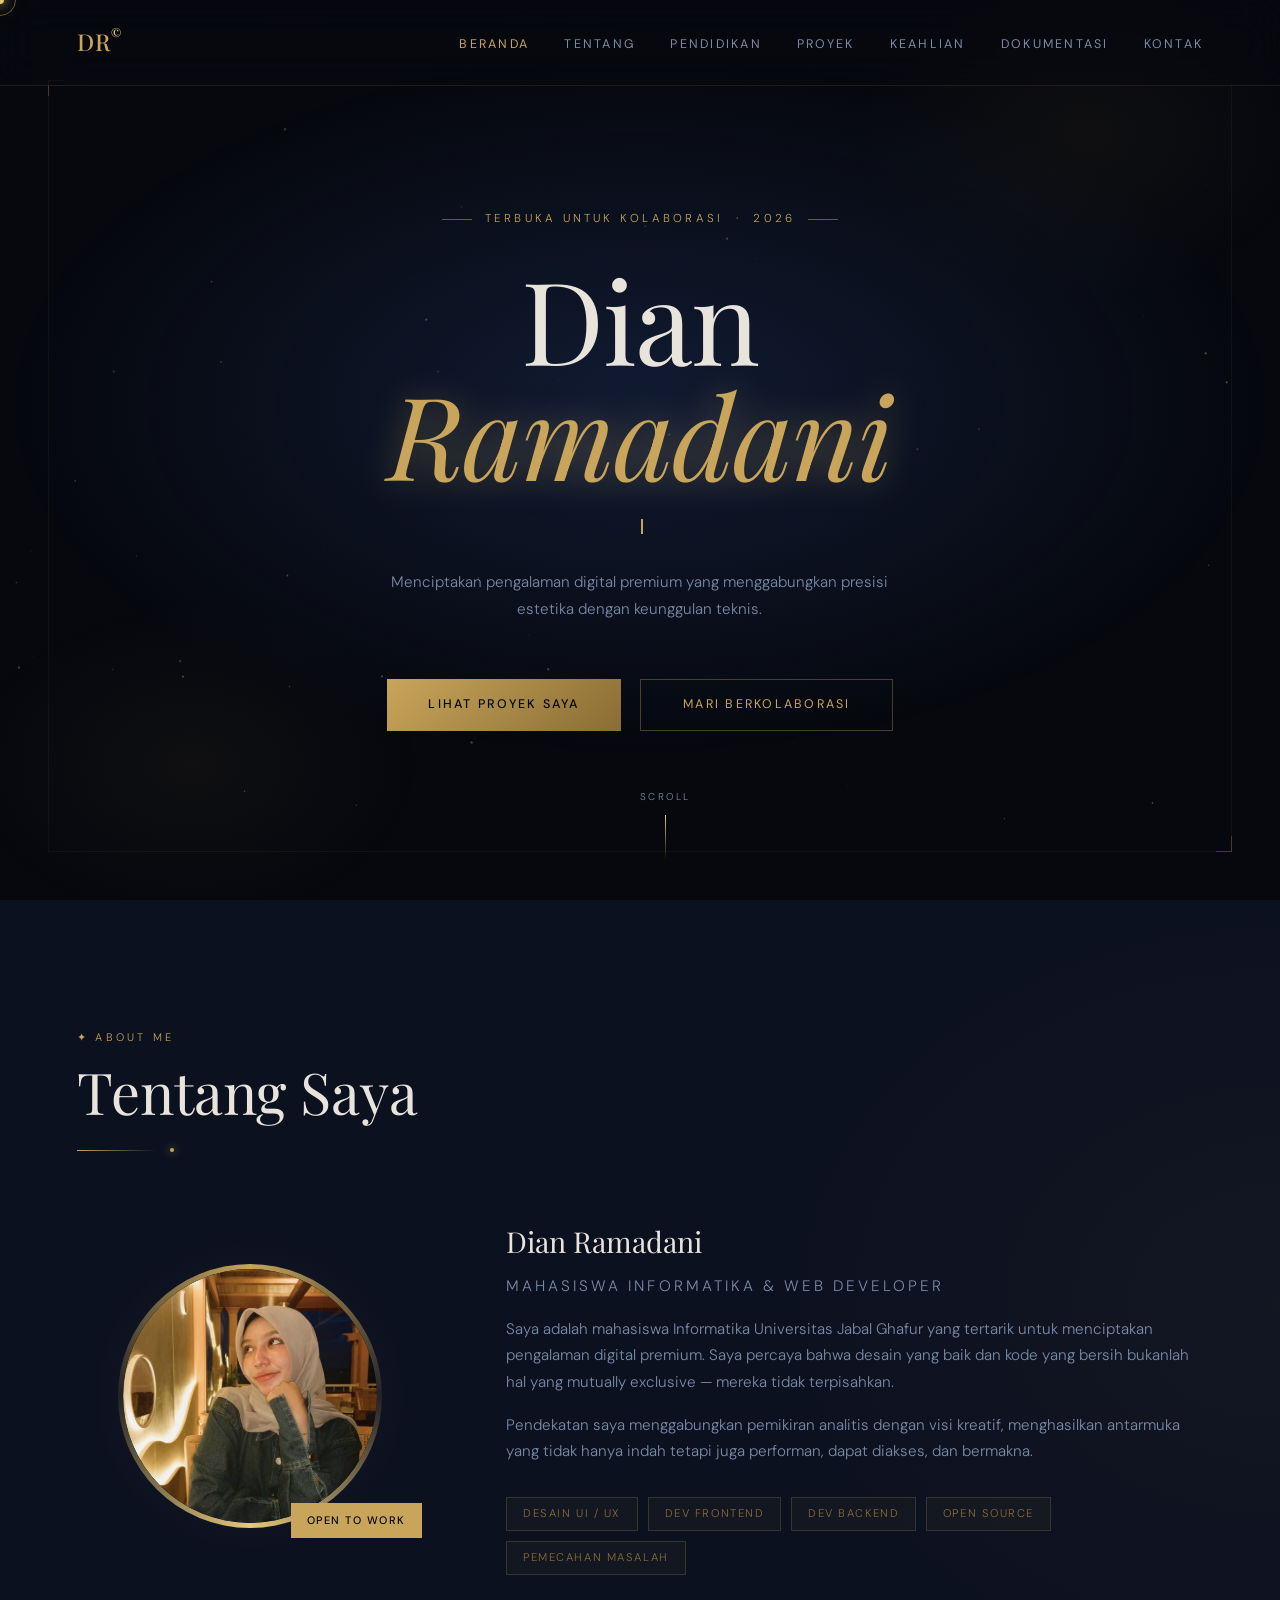
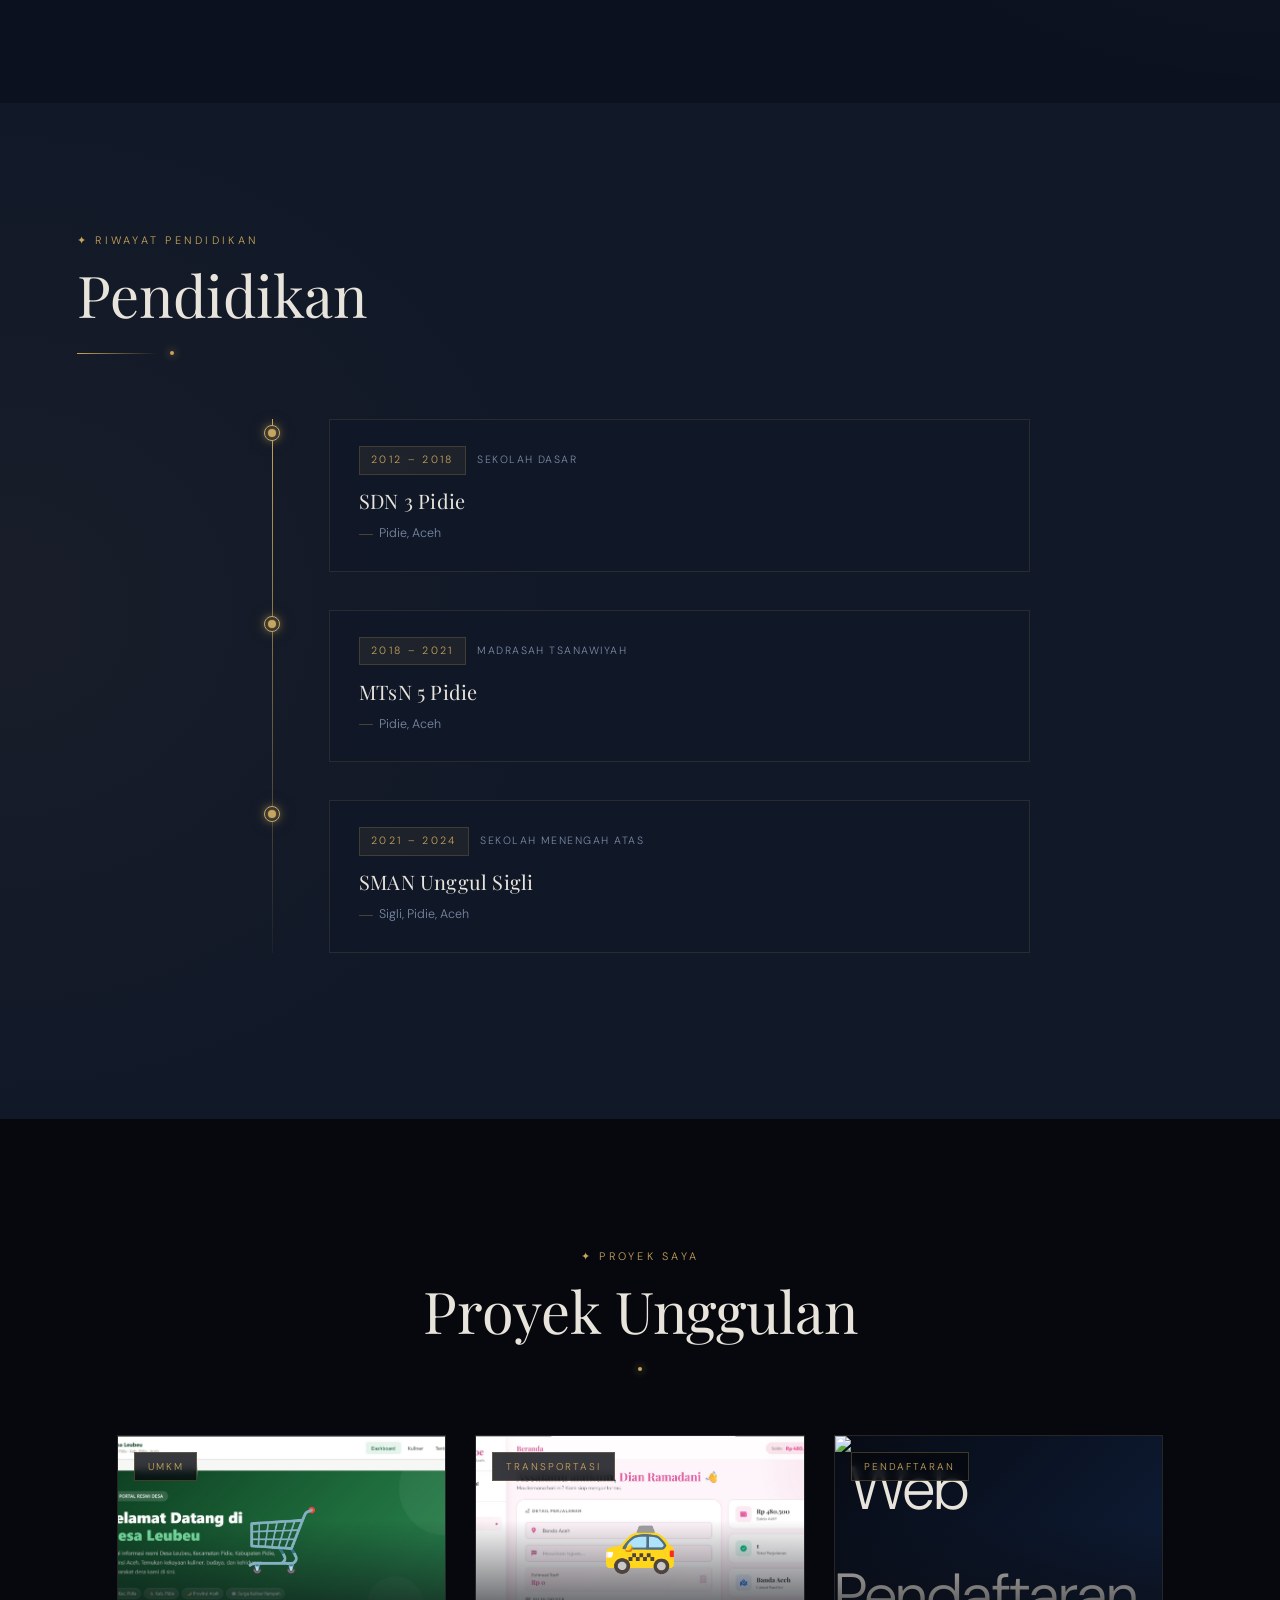
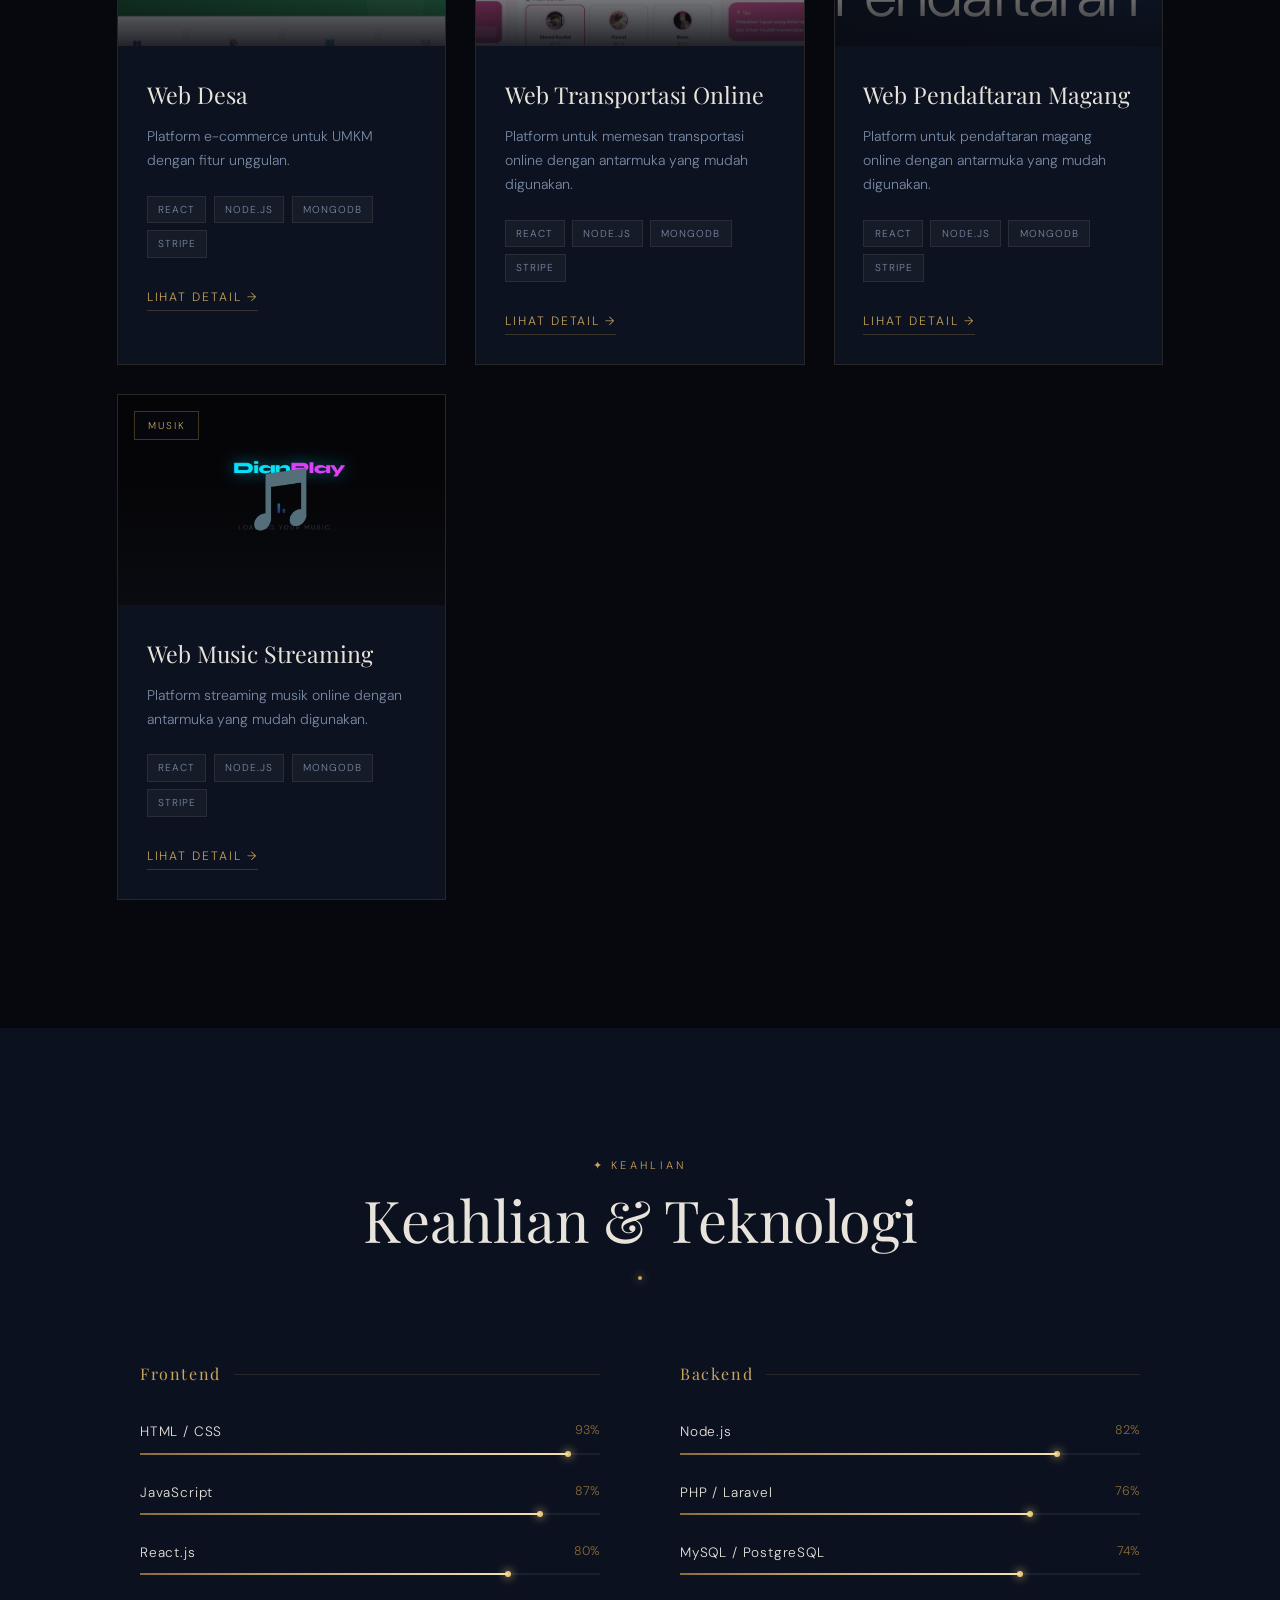
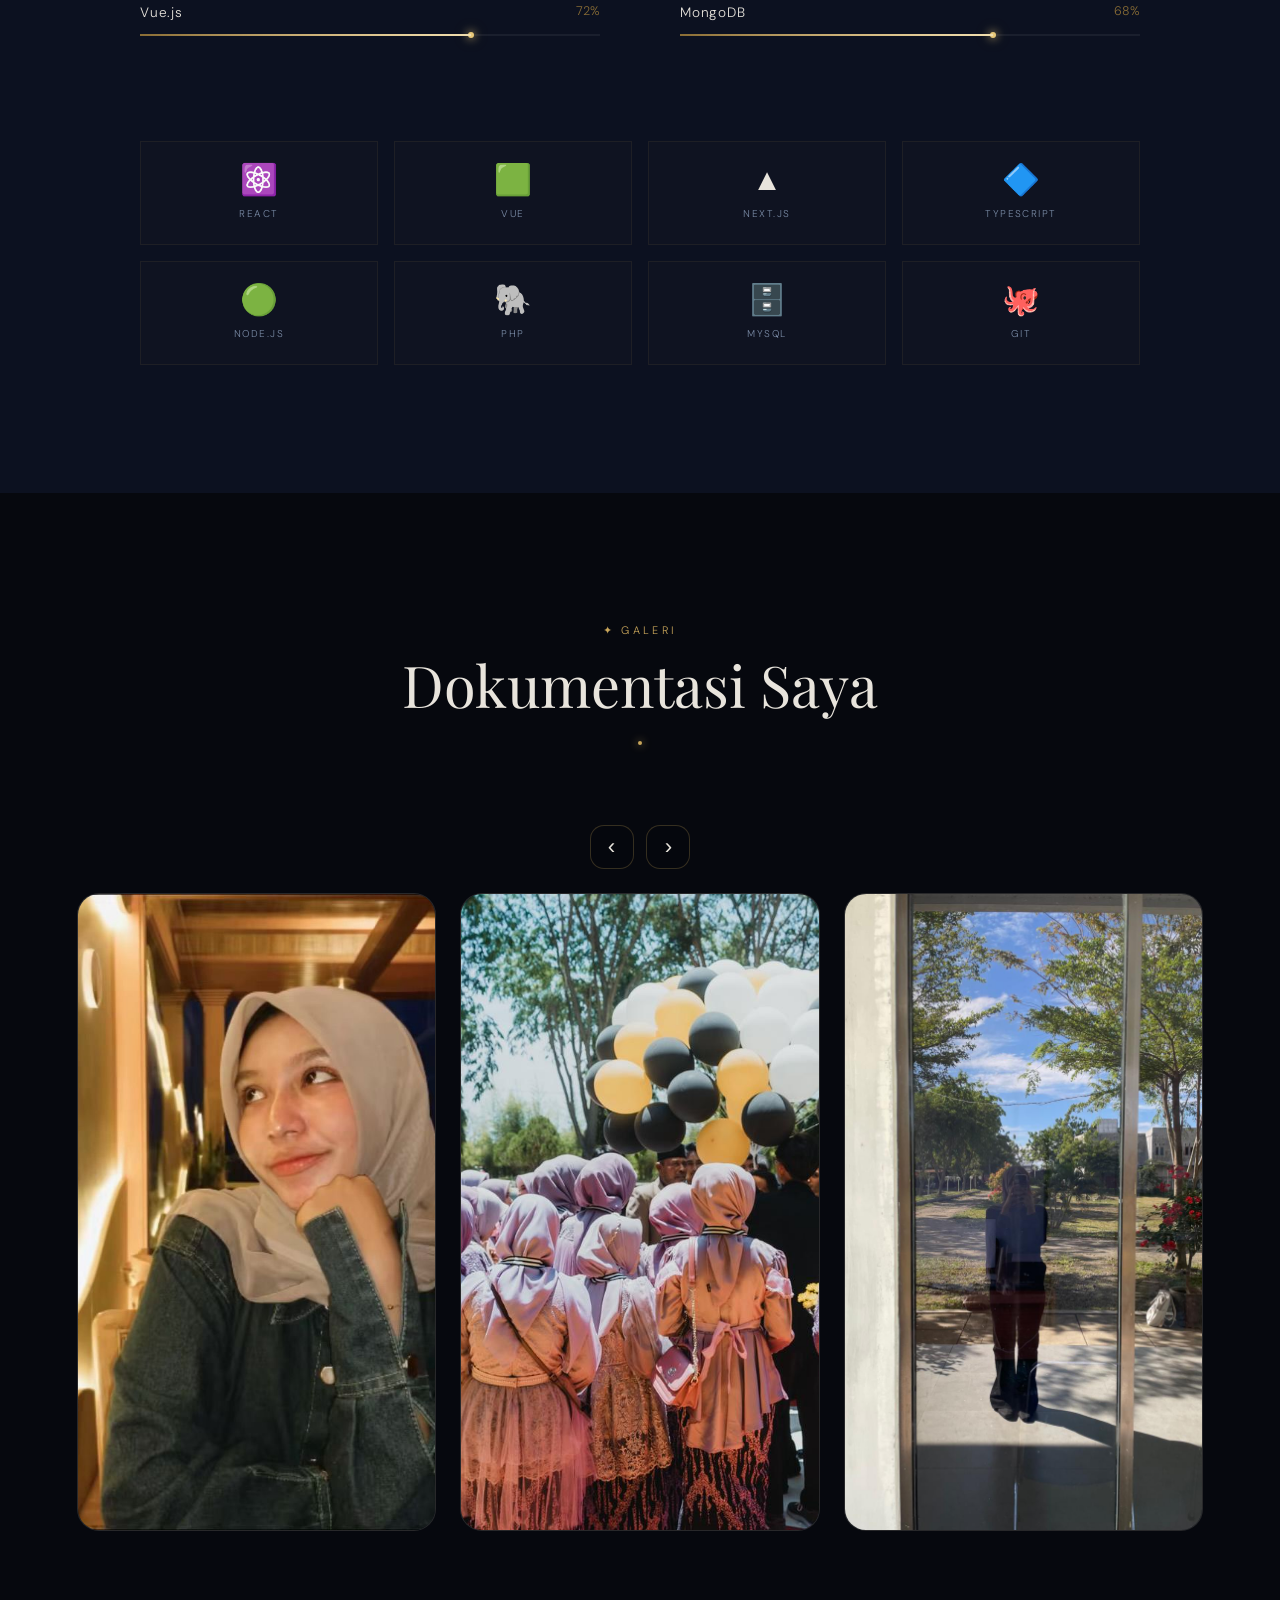
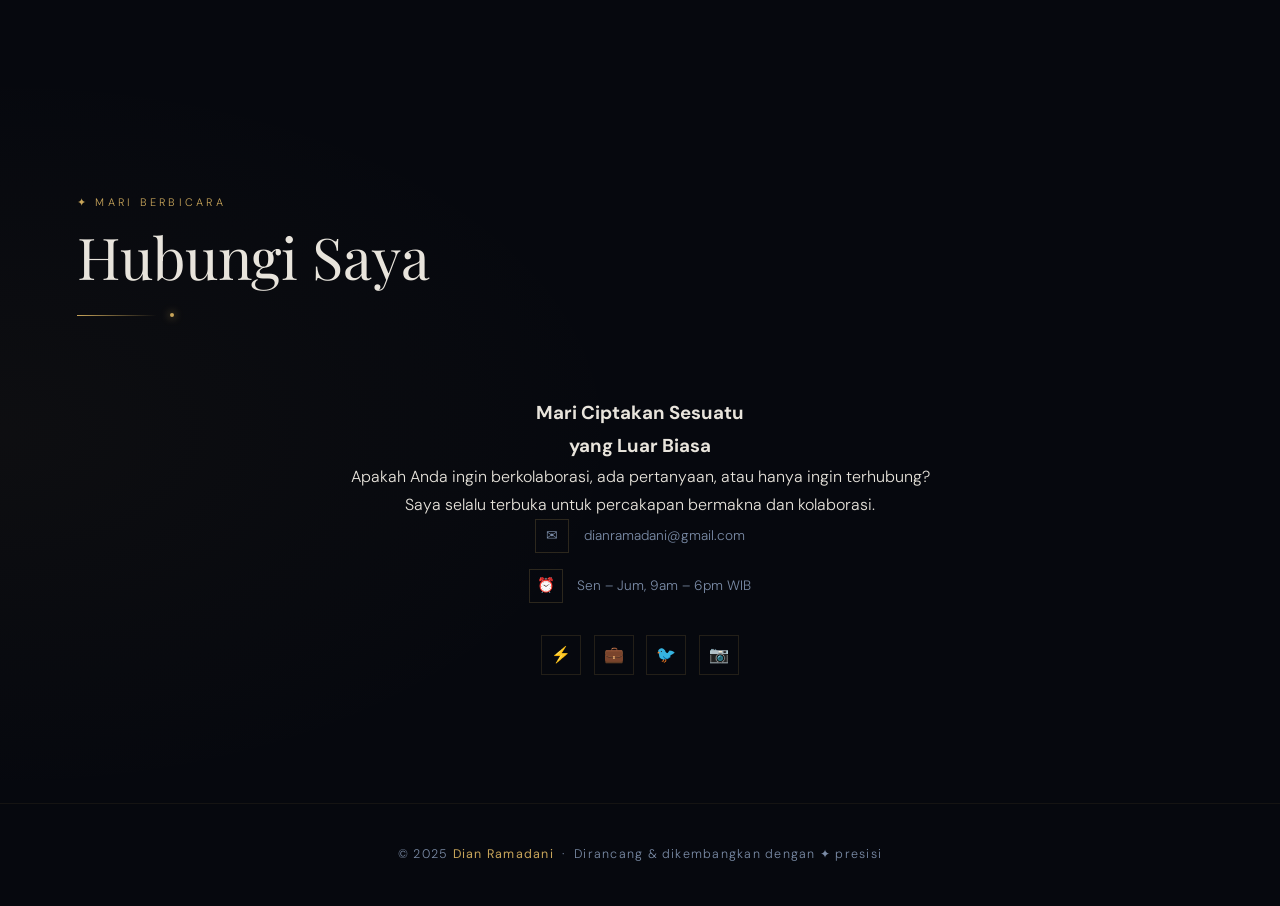
==== commit 4157744b: "Add project card for Web Pendaftaran Magang Added a new project card for 'Web Pendaftaran Magang' wi" ====
--- a/index.html
+++ b/index.html
@@ -1507,6 +1507,25 @@
             <span class="stack-tag">Stripe</span>
           </div>
           <a href="https://dianramadani0906-ops.github.io/ojol/" target="_blank" class="proj-link">Lihat Detail →</a>
+        </div>
+      </div>
+
+       <div class="proj-card reveal reveal-delay-2">
+        <div class="proj-thumb proj-thumb-1">
+          <img src="images/web_magang.jpg" alt="Web Pendaftaran Magang" class="proj-image" />
+          <span class="proj-thumb-icon"></span>
+          <span class="proj-chip">Pendaftaran</span>
+        </div>
+        <div class="proj-body">
+          <h3 class="proj-title">Web Pendaftaran Magang</h3>
+          <p class="proj-desc">Platform untuk pendaftaran magang online dengan antarmuka yang mudah digunakan.</p>
+          <div class="proj-stack">
+            <span class="stack-tag">React</span>
+            <span class="stack-tag">Node.js</span>
+            <span class="stack-tag">MongoDB</span>
+            <span class="stack-tag">Stripe</span>
+          </div>
+          <a href="https://magang.infinityfree.io/" target="_blank" class="proj-link">Lihat Detail →</a>
         </div>
       </div>
 
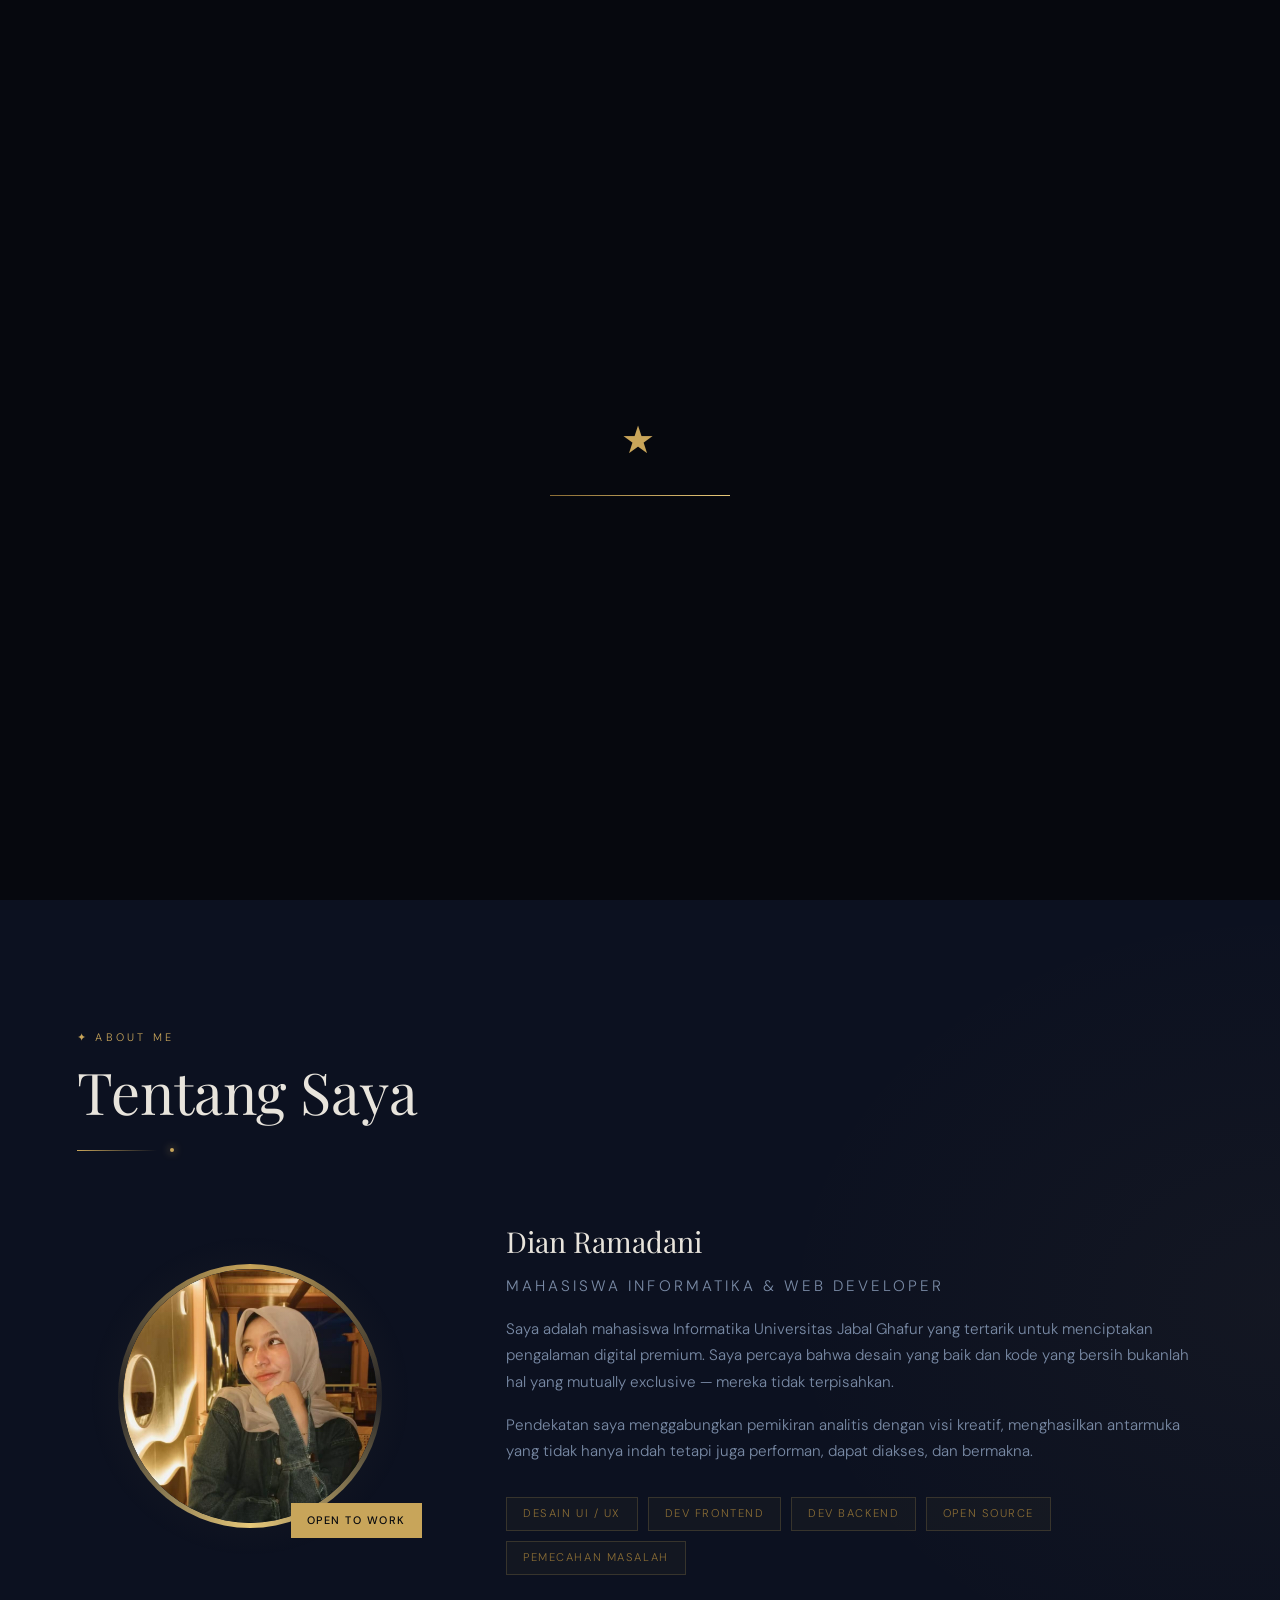
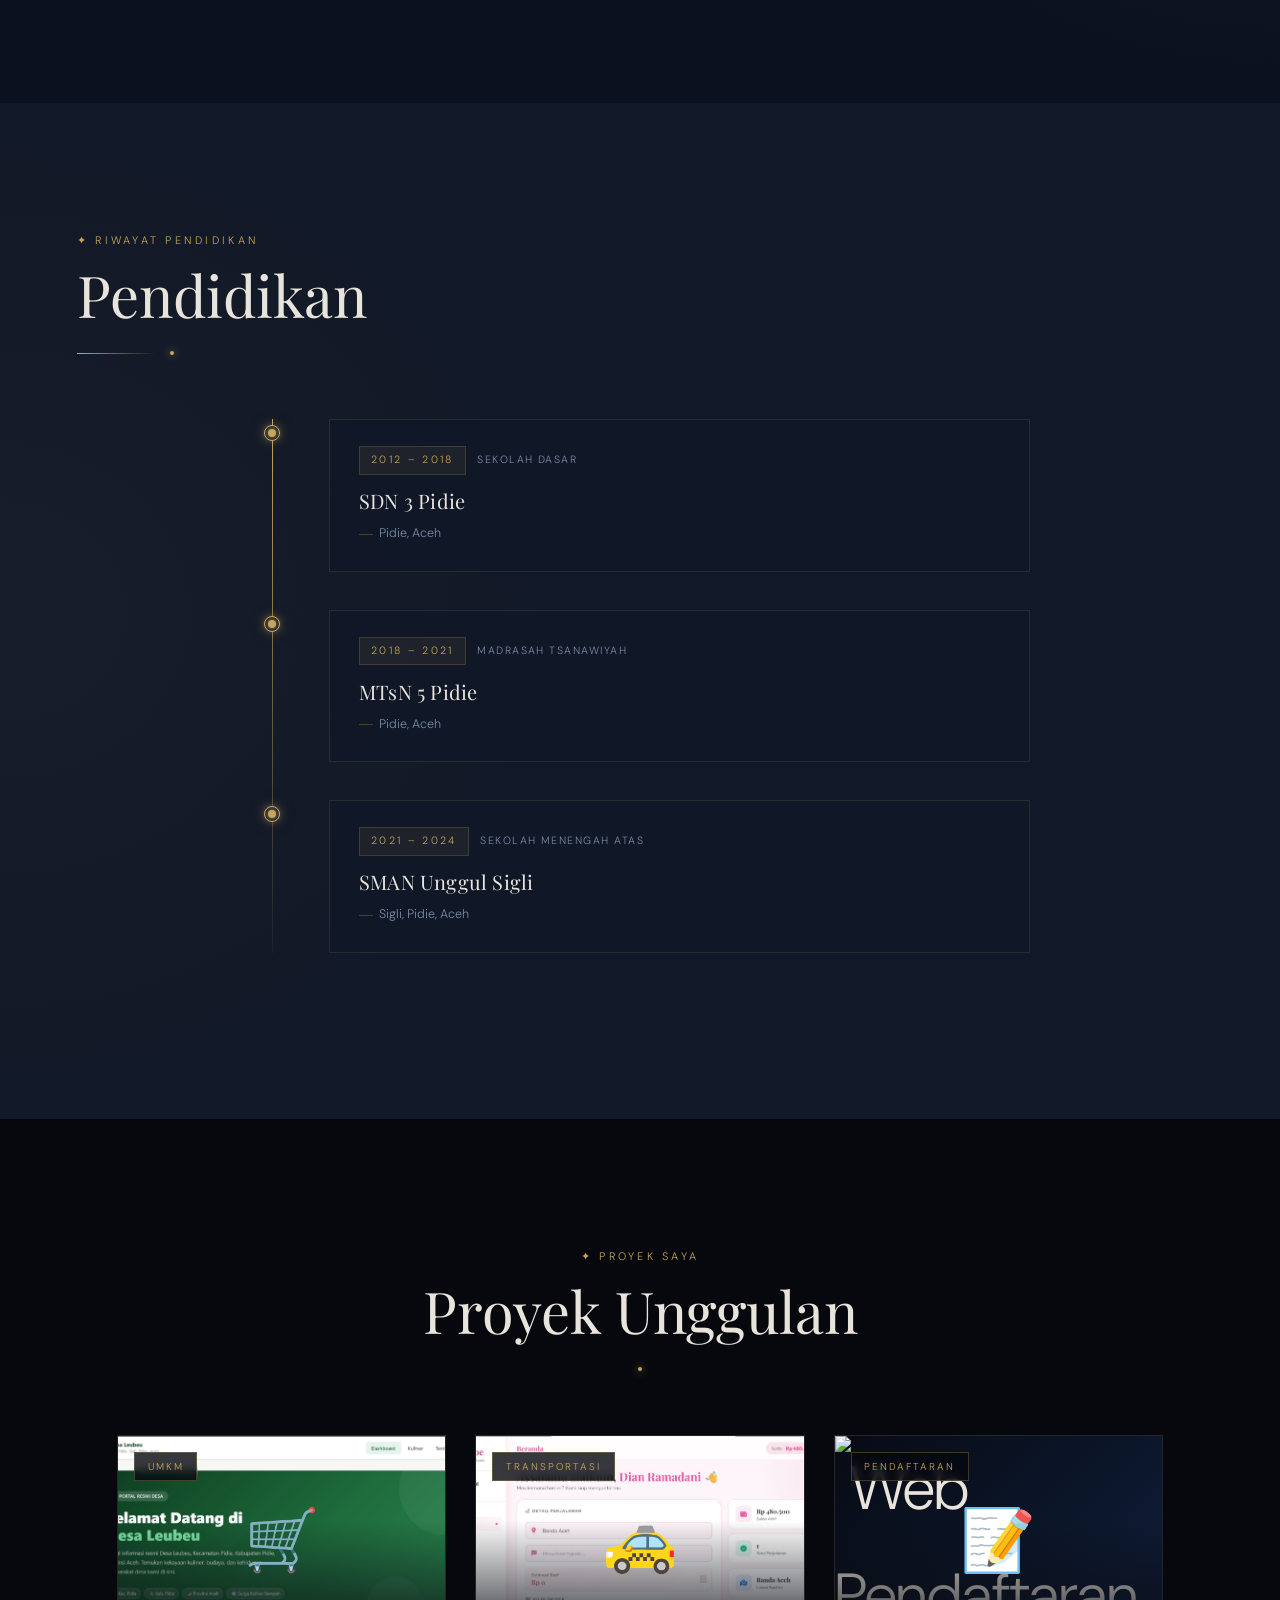
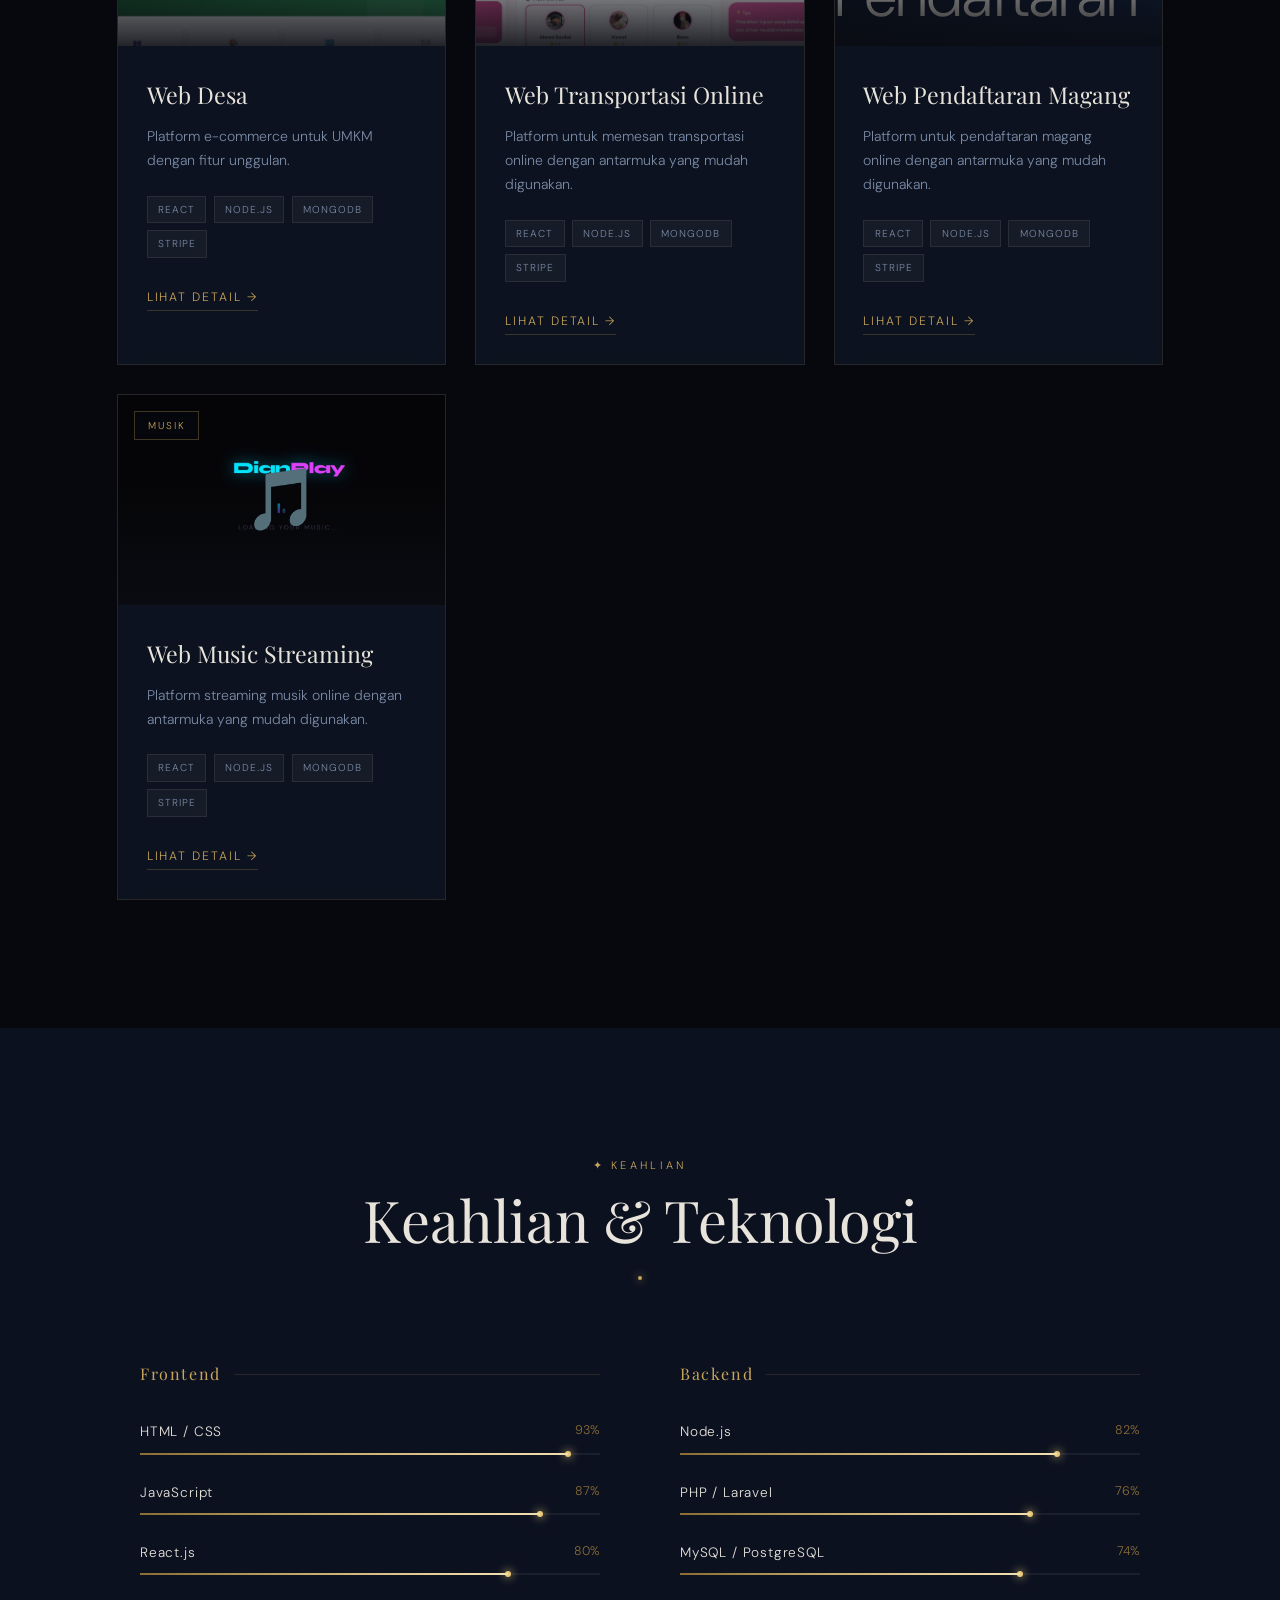
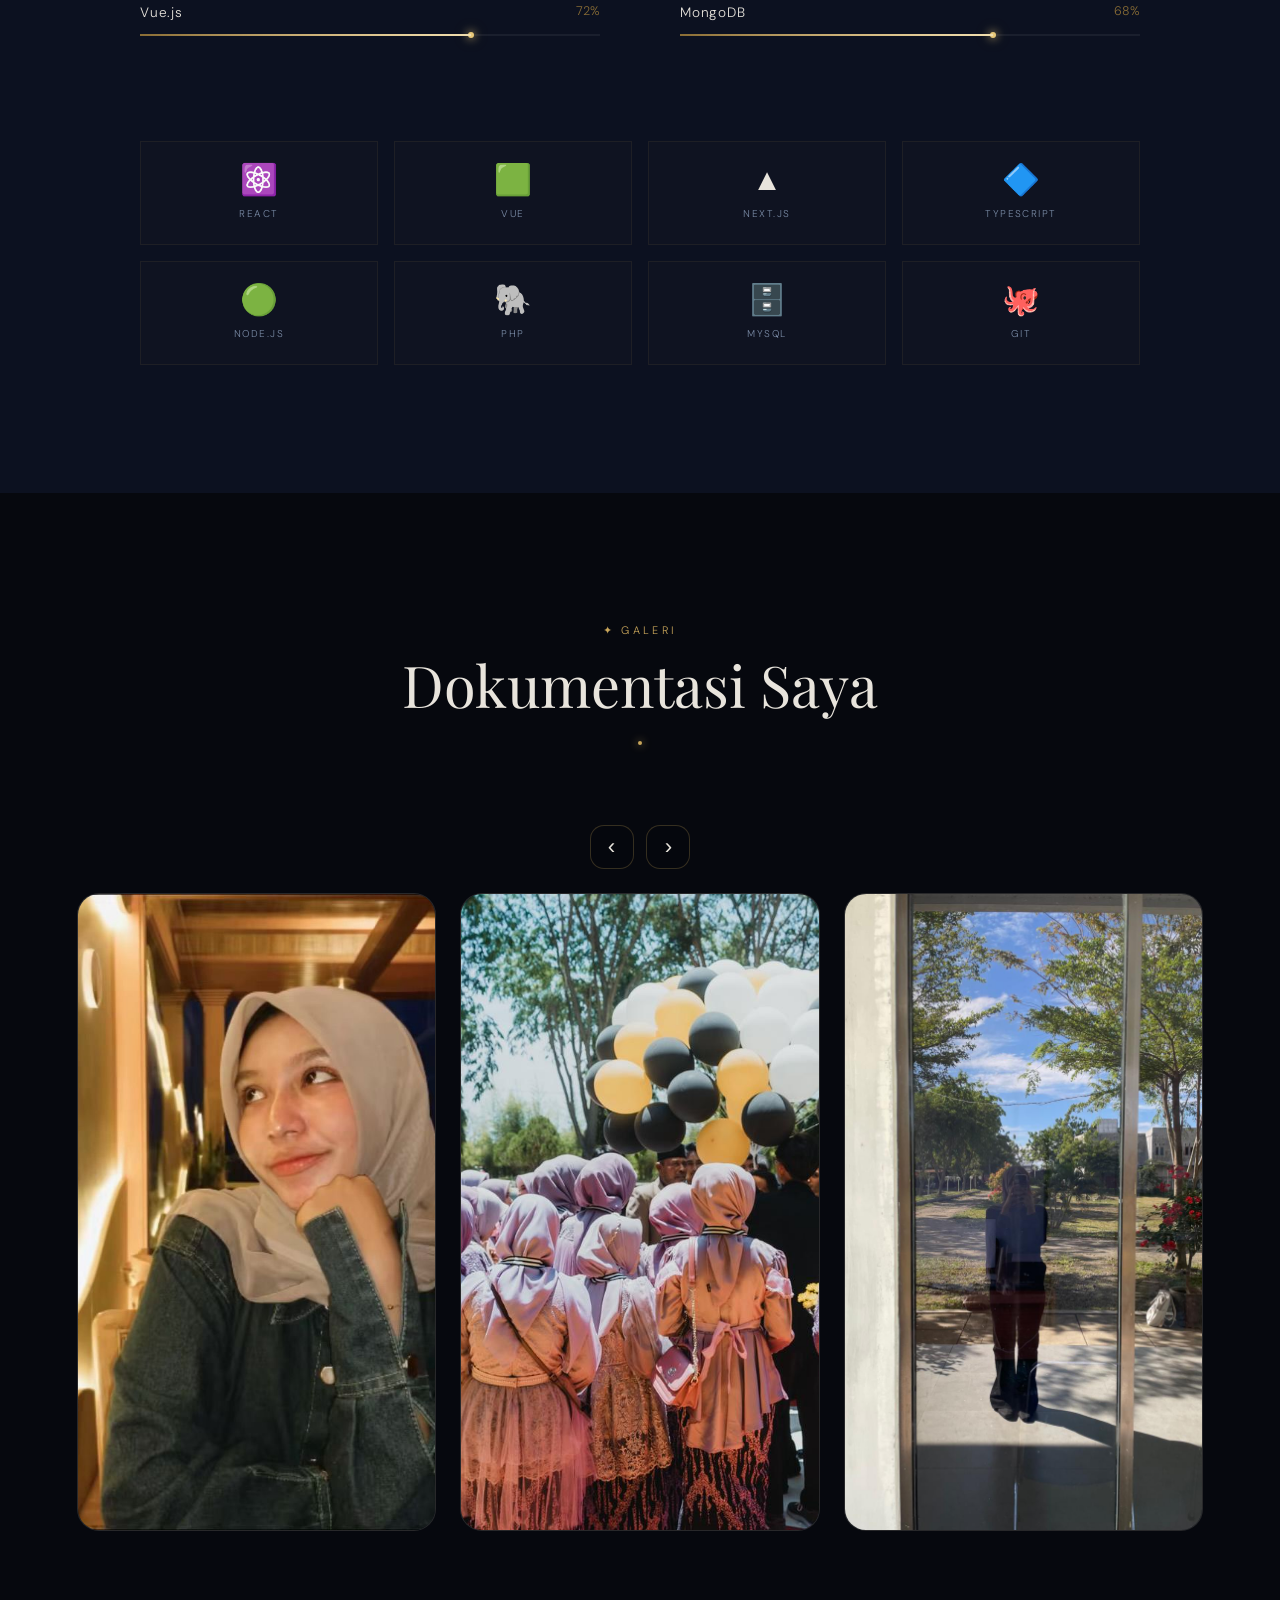
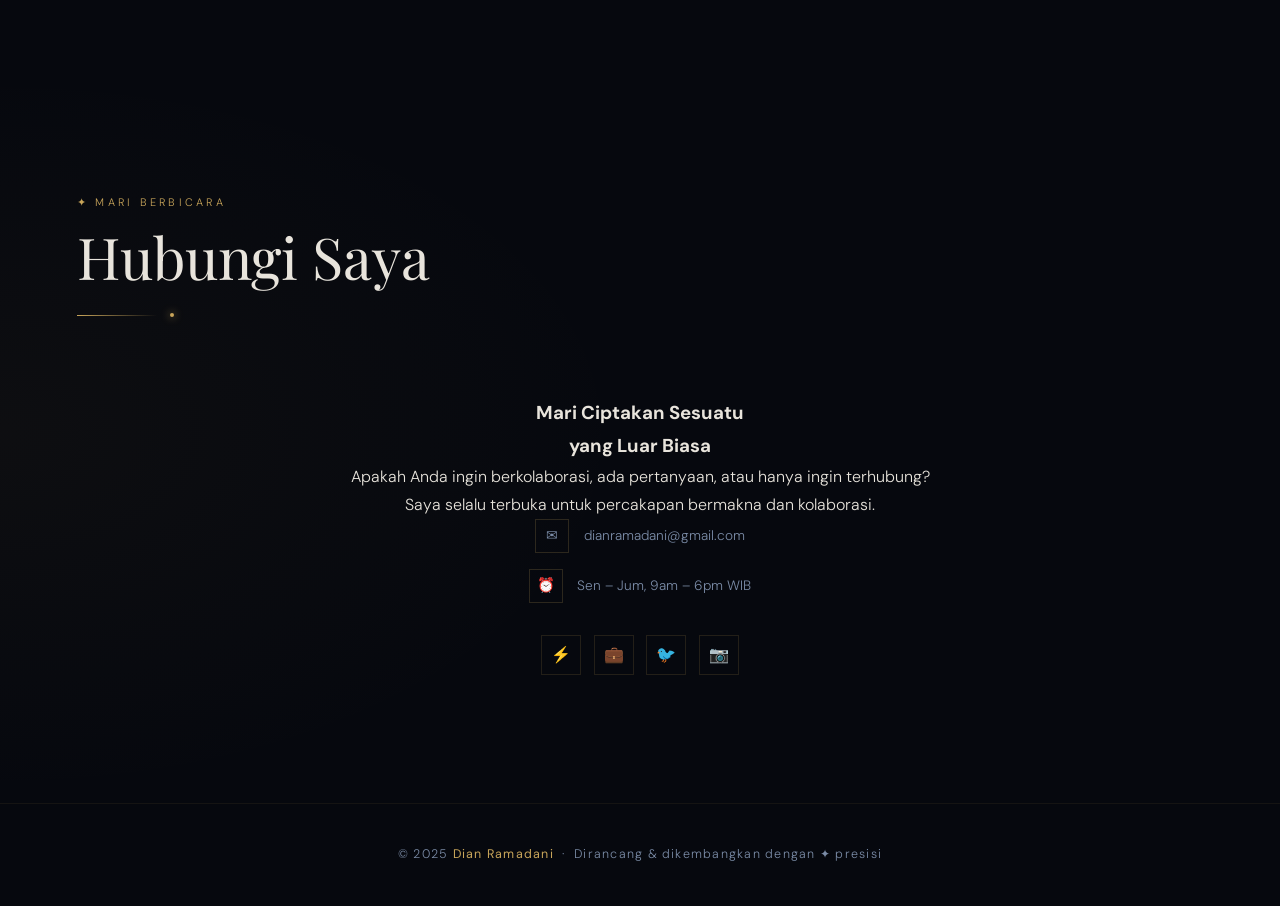
==== commit 9aa53406: "Add icon to project thumbnail in index.html" ====
--- a/index.html
+++ b/index.html
@@ -1513,7 +1513,7 @@
        <div class="proj-card reveal reveal-delay-2">
         <div class="proj-thumb proj-thumb-1">
           <img src="images/web_magang.jpg" alt="Web Pendaftaran Magang" class="proj-image" />
-          <span class="proj-thumb-icon"></span>
+          <span class="proj-thumb-icon">📝</span>
           <span class="proj-chip">Pendaftaran</span>
         </div>
         <div class="proj-body">
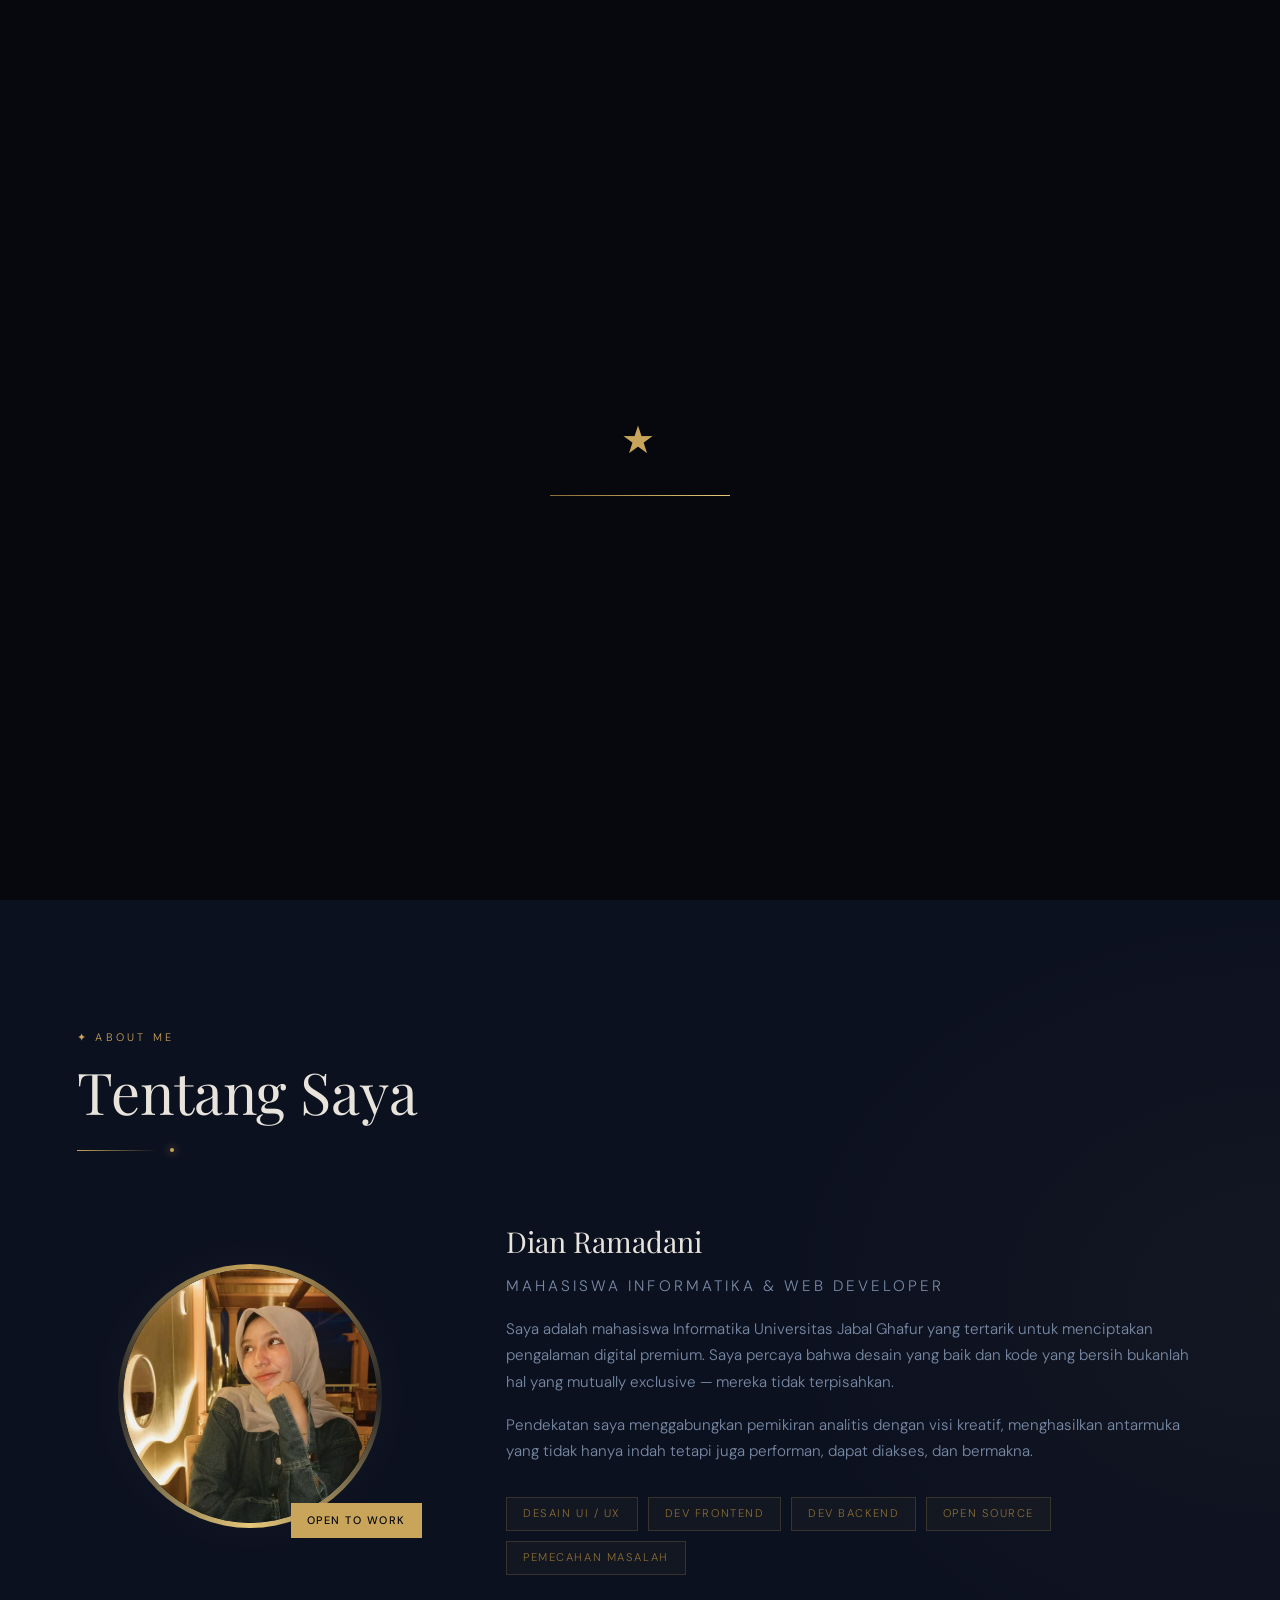
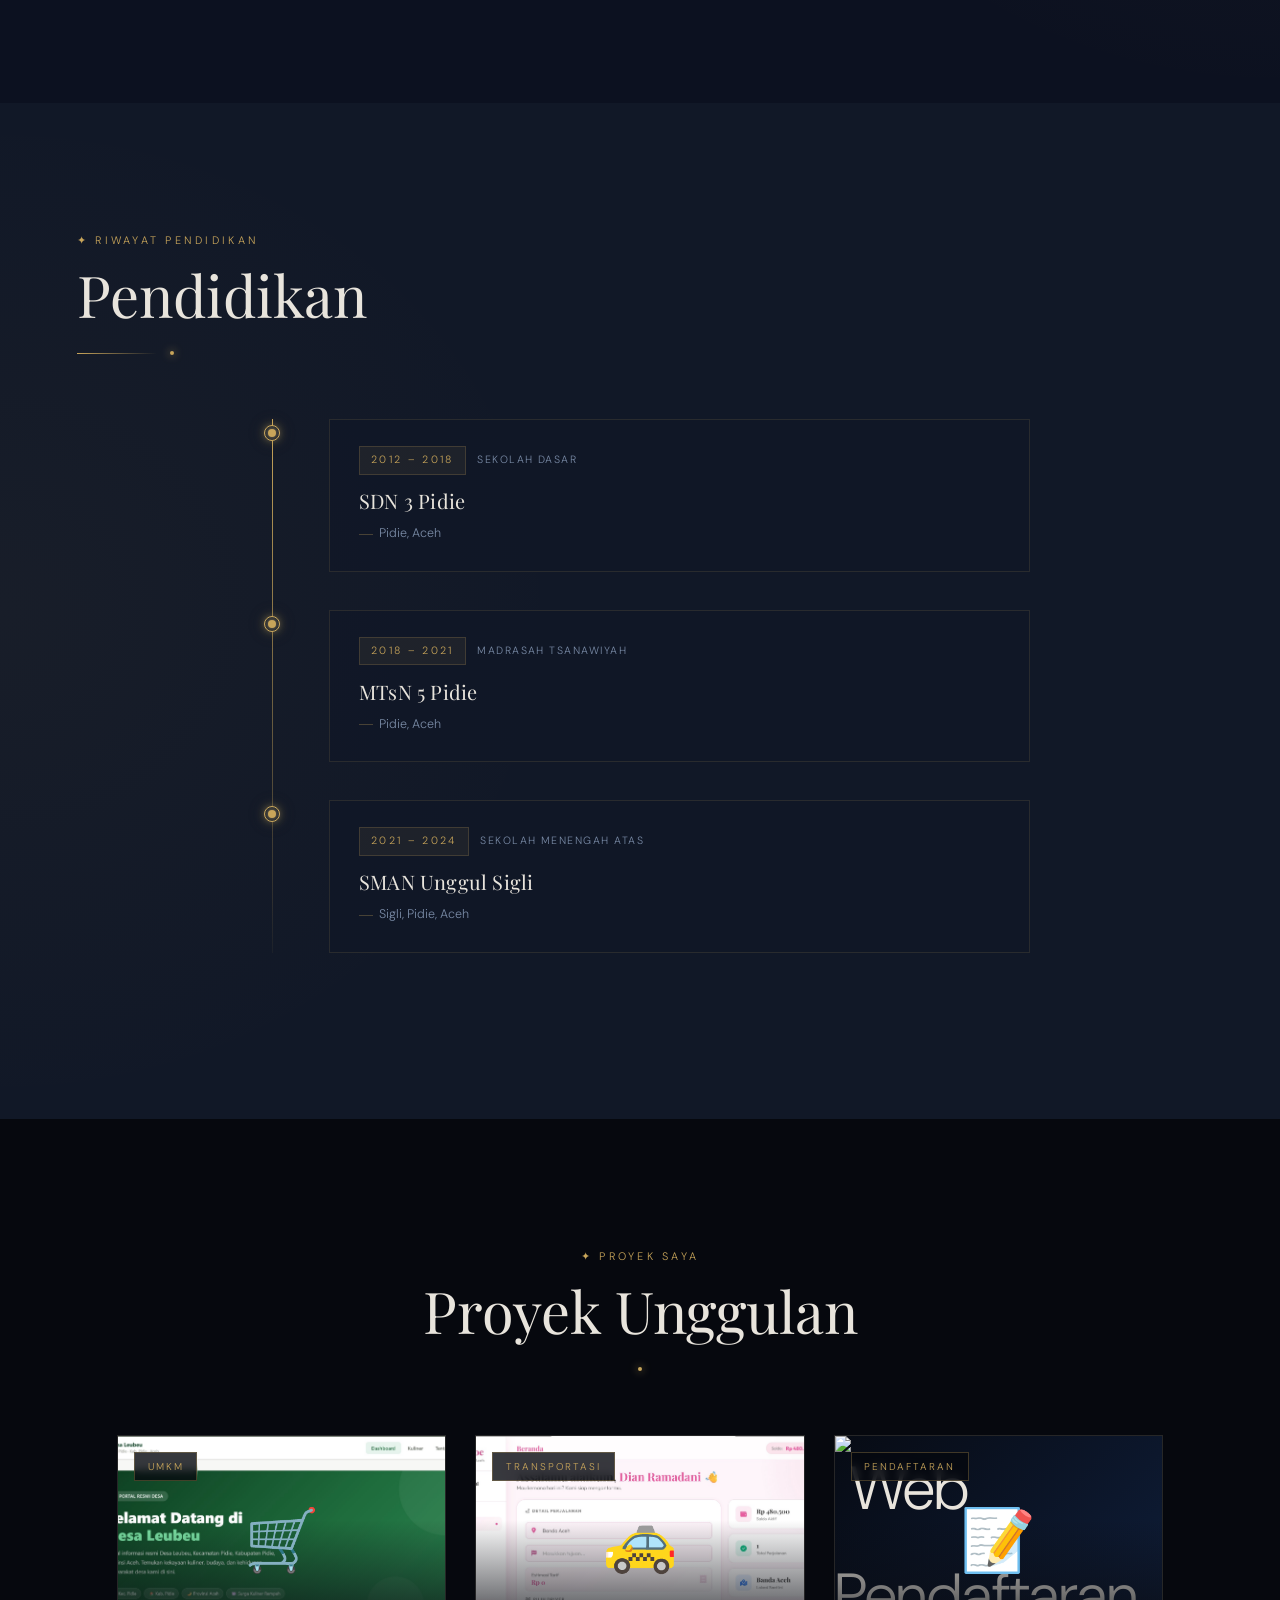
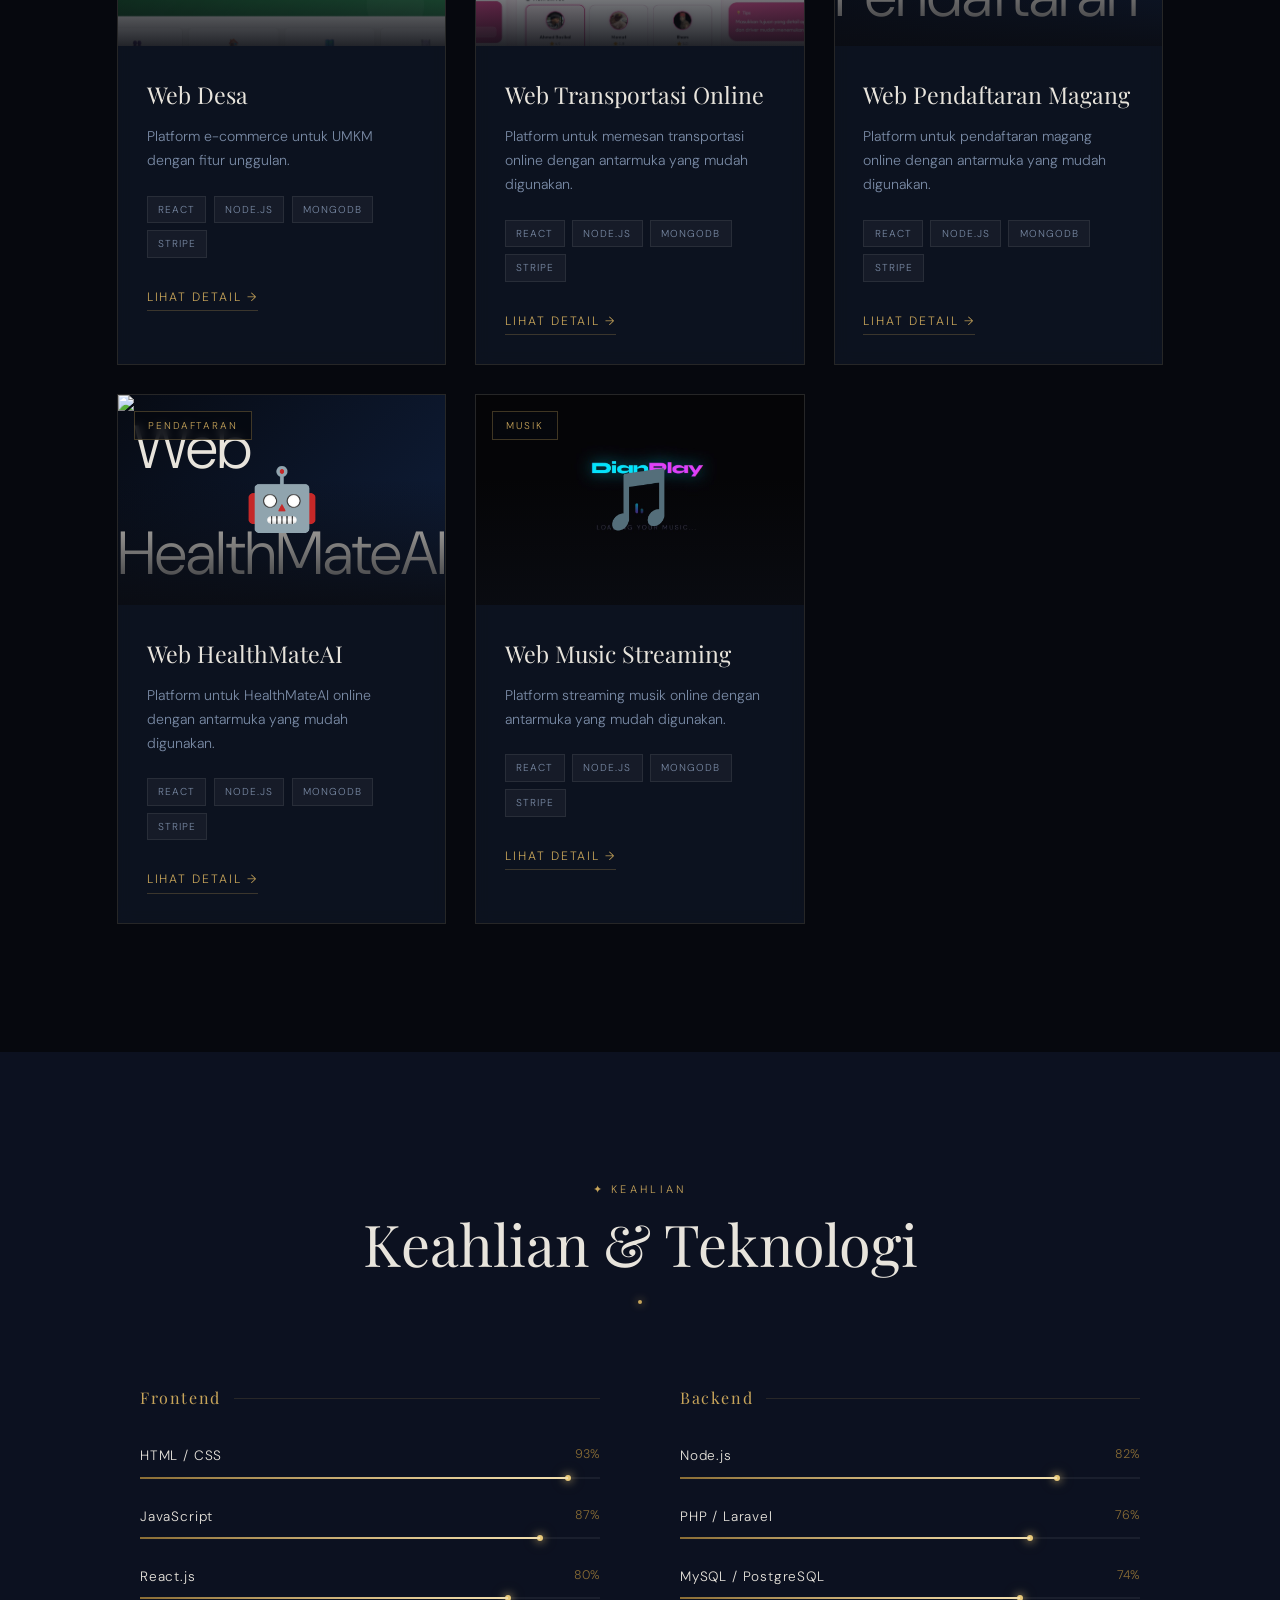
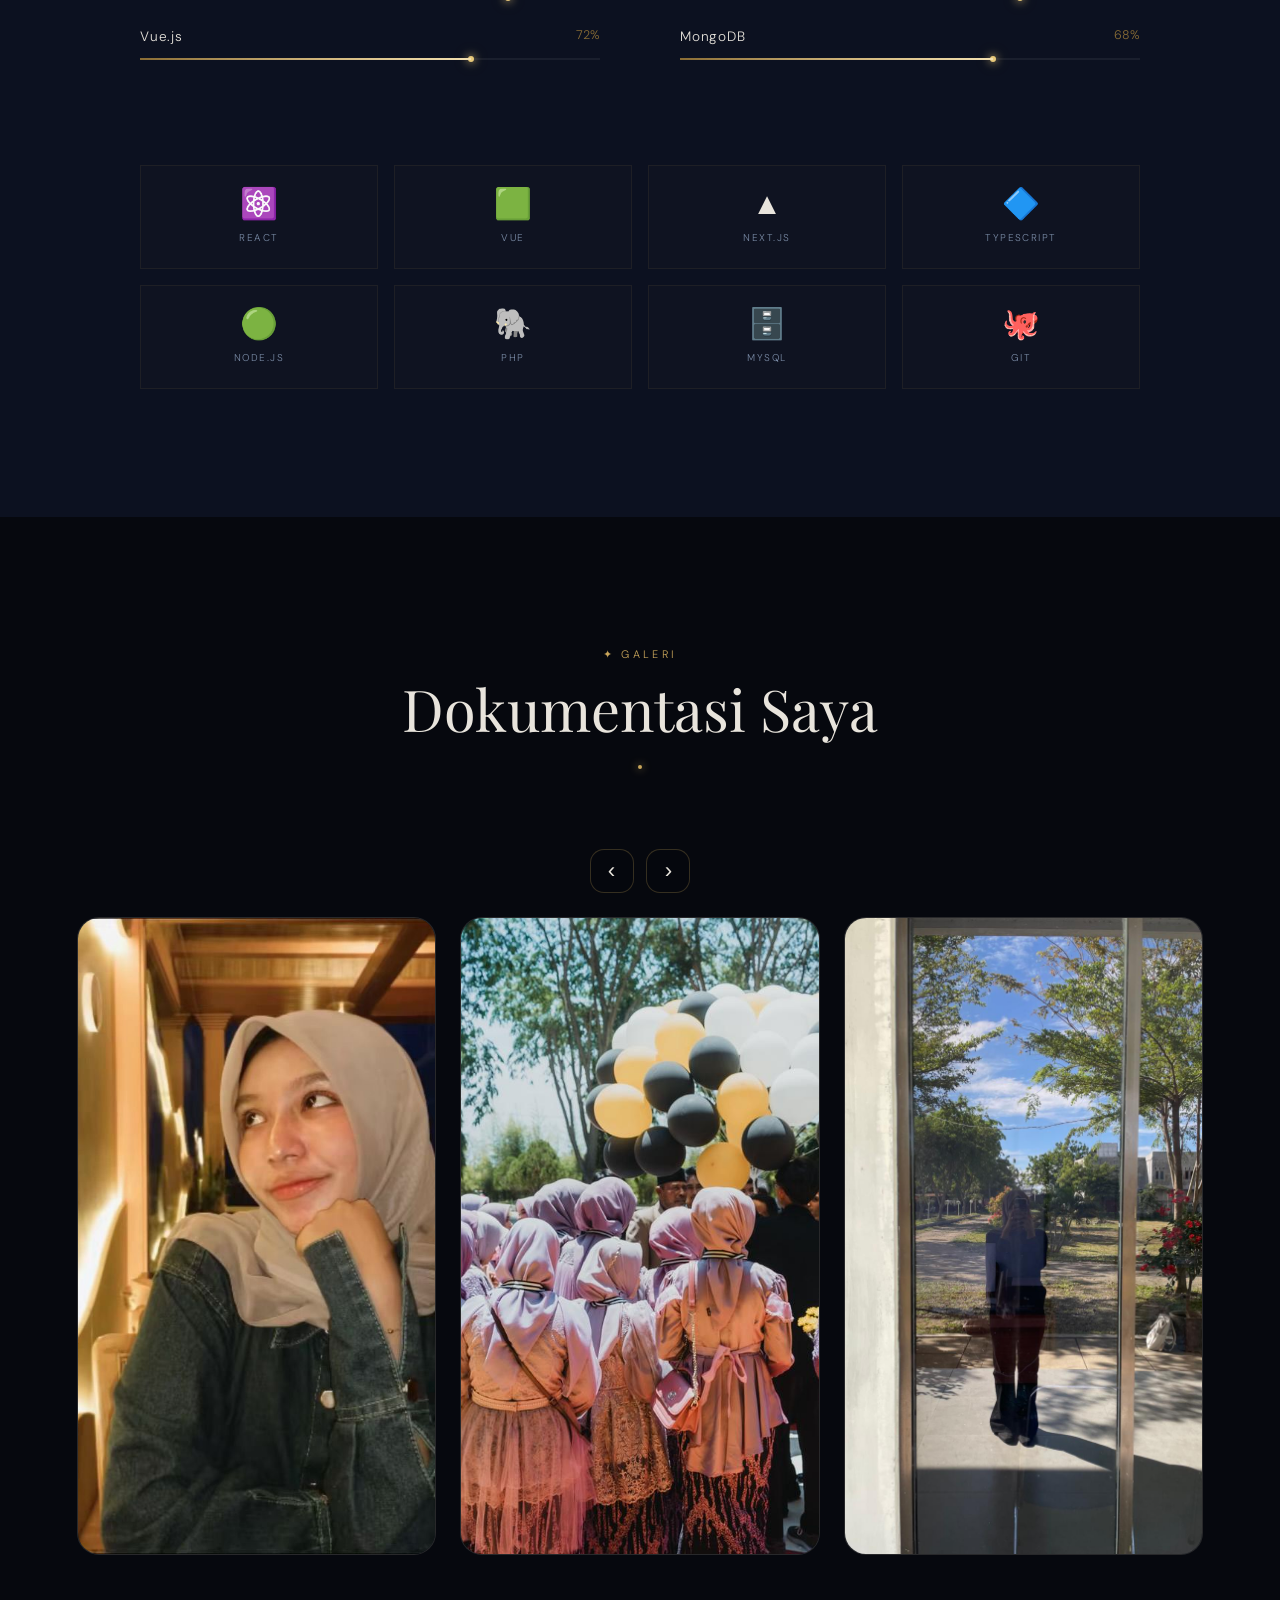
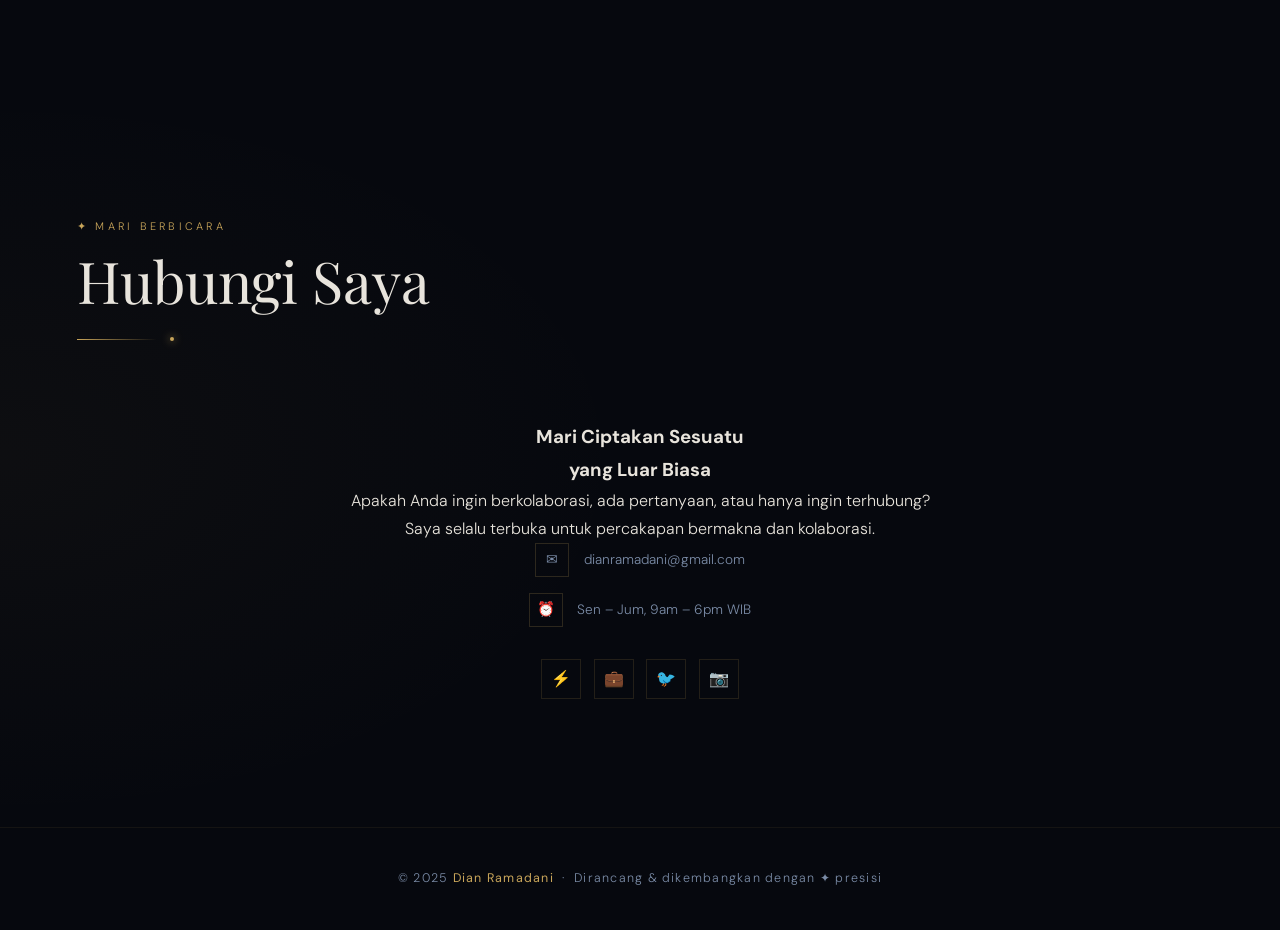
==== commit 1876208a: "Add Web HealthMateAI project card to index.html Added a new project card for Web HealthMateAI with d" ====
--- a/index.html
+++ b/index.html
@@ -1526,6 +1526,25 @@
             <span class="stack-tag">Stripe</span>
           </div>
           <a href="https://magang.infinityfree.io/" target="_blank" class="proj-link">Lihat Detail →</a>
+        </div>
+      </div>
+
+        <div class="proj-card reveal reveal-delay-2">
+        <div class="proj-thumb proj-thumb-1">
+          <img src="images/web_ HealthMateAI.jpg" alt="Web  HealthMateAI" class="proj-image" />
+          <span class="proj-thumb-icon">🤖</span>
+          <span class="proj-chip">Pendaftaran</span>
+        </div>
+        <div class="proj-body">
+          <h3 class="proj-title">Web HealthMateAI</h3>
+          <p class="proj-desc">Platform untuk  HealthMateAI online dengan antarmuka yang mudah digunakan.</p>
+          <div class="proj-stack">
+            <span class="stack-tag">React</span>
+            <span class="stack-tag">Node.js</span>
+            <span class="stack-tag">MongoDB</span>
+            <span class="stack-tag">Stripe</span>
+          </div>
+          <a href="(https://healthmateai.infinityfree.me" target="_blank" class="proj-link">Lihat Detail →</a>
         </div>
       </div>
 
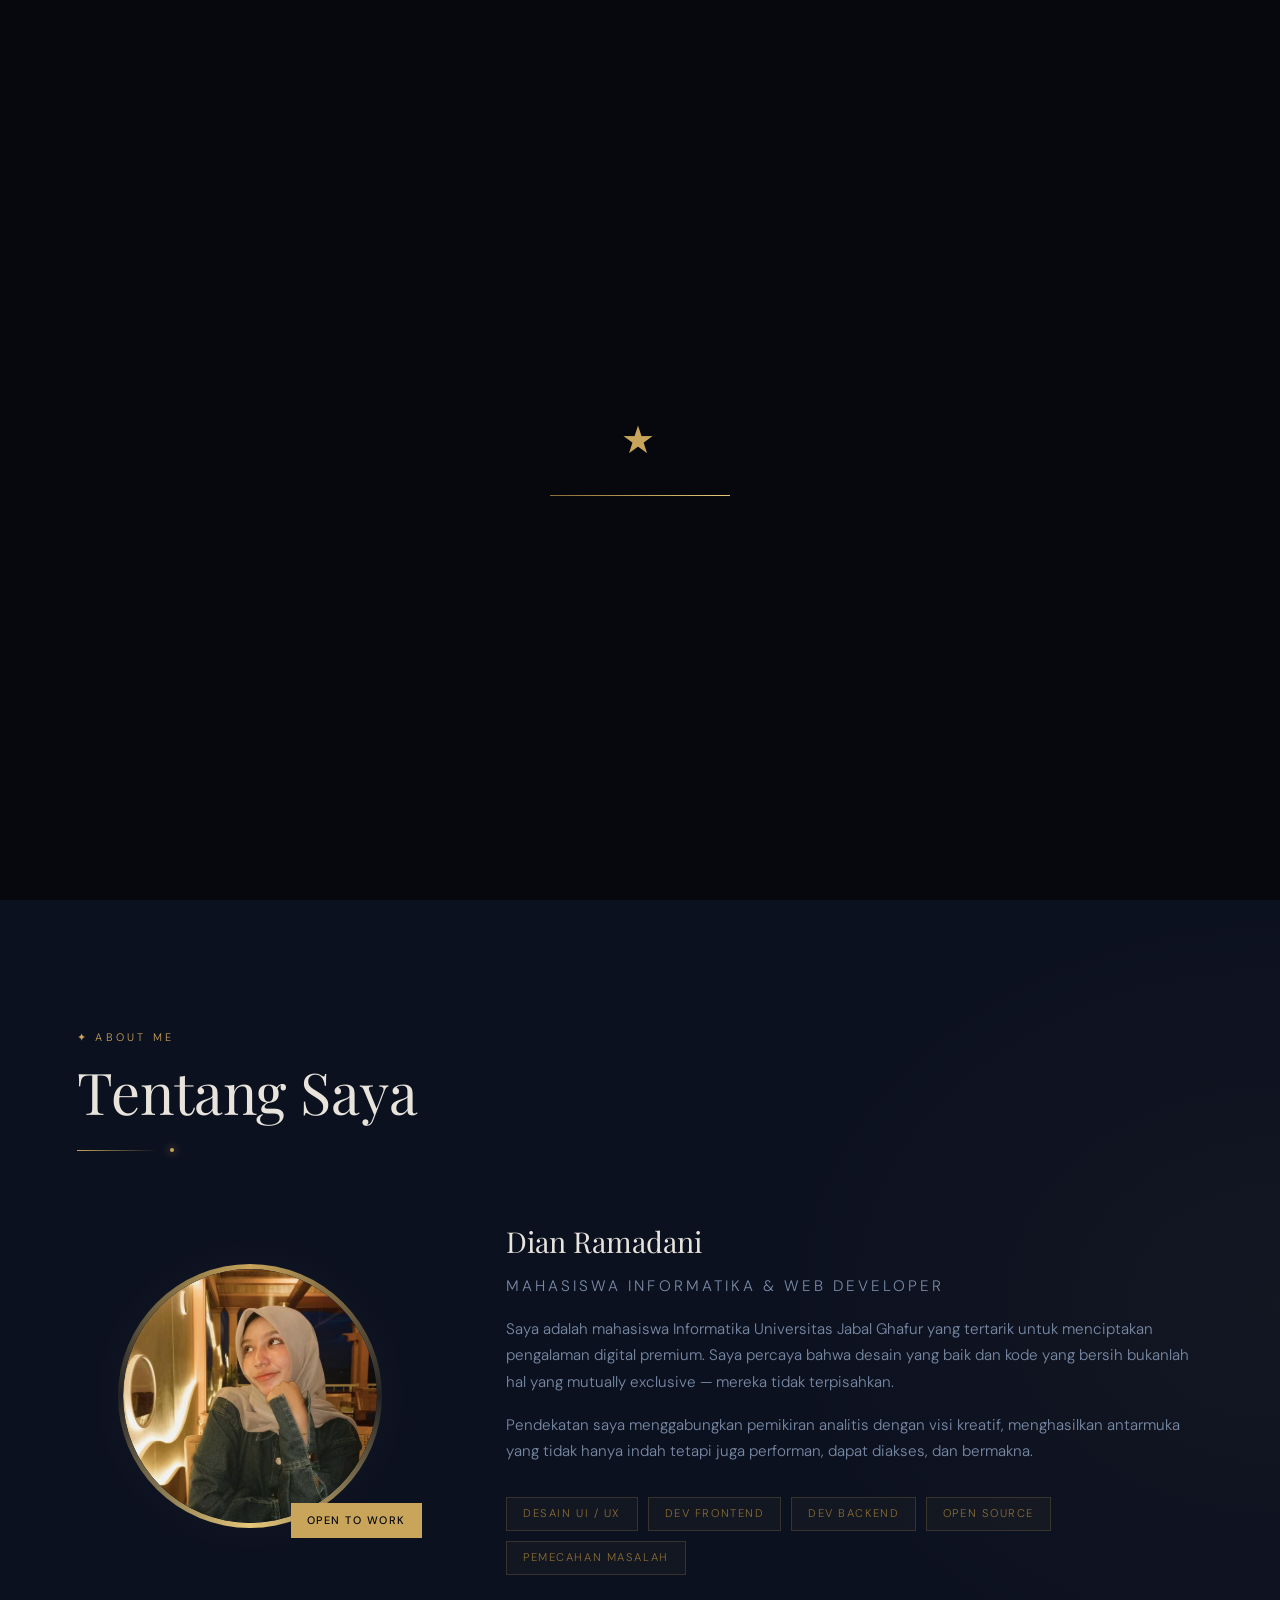
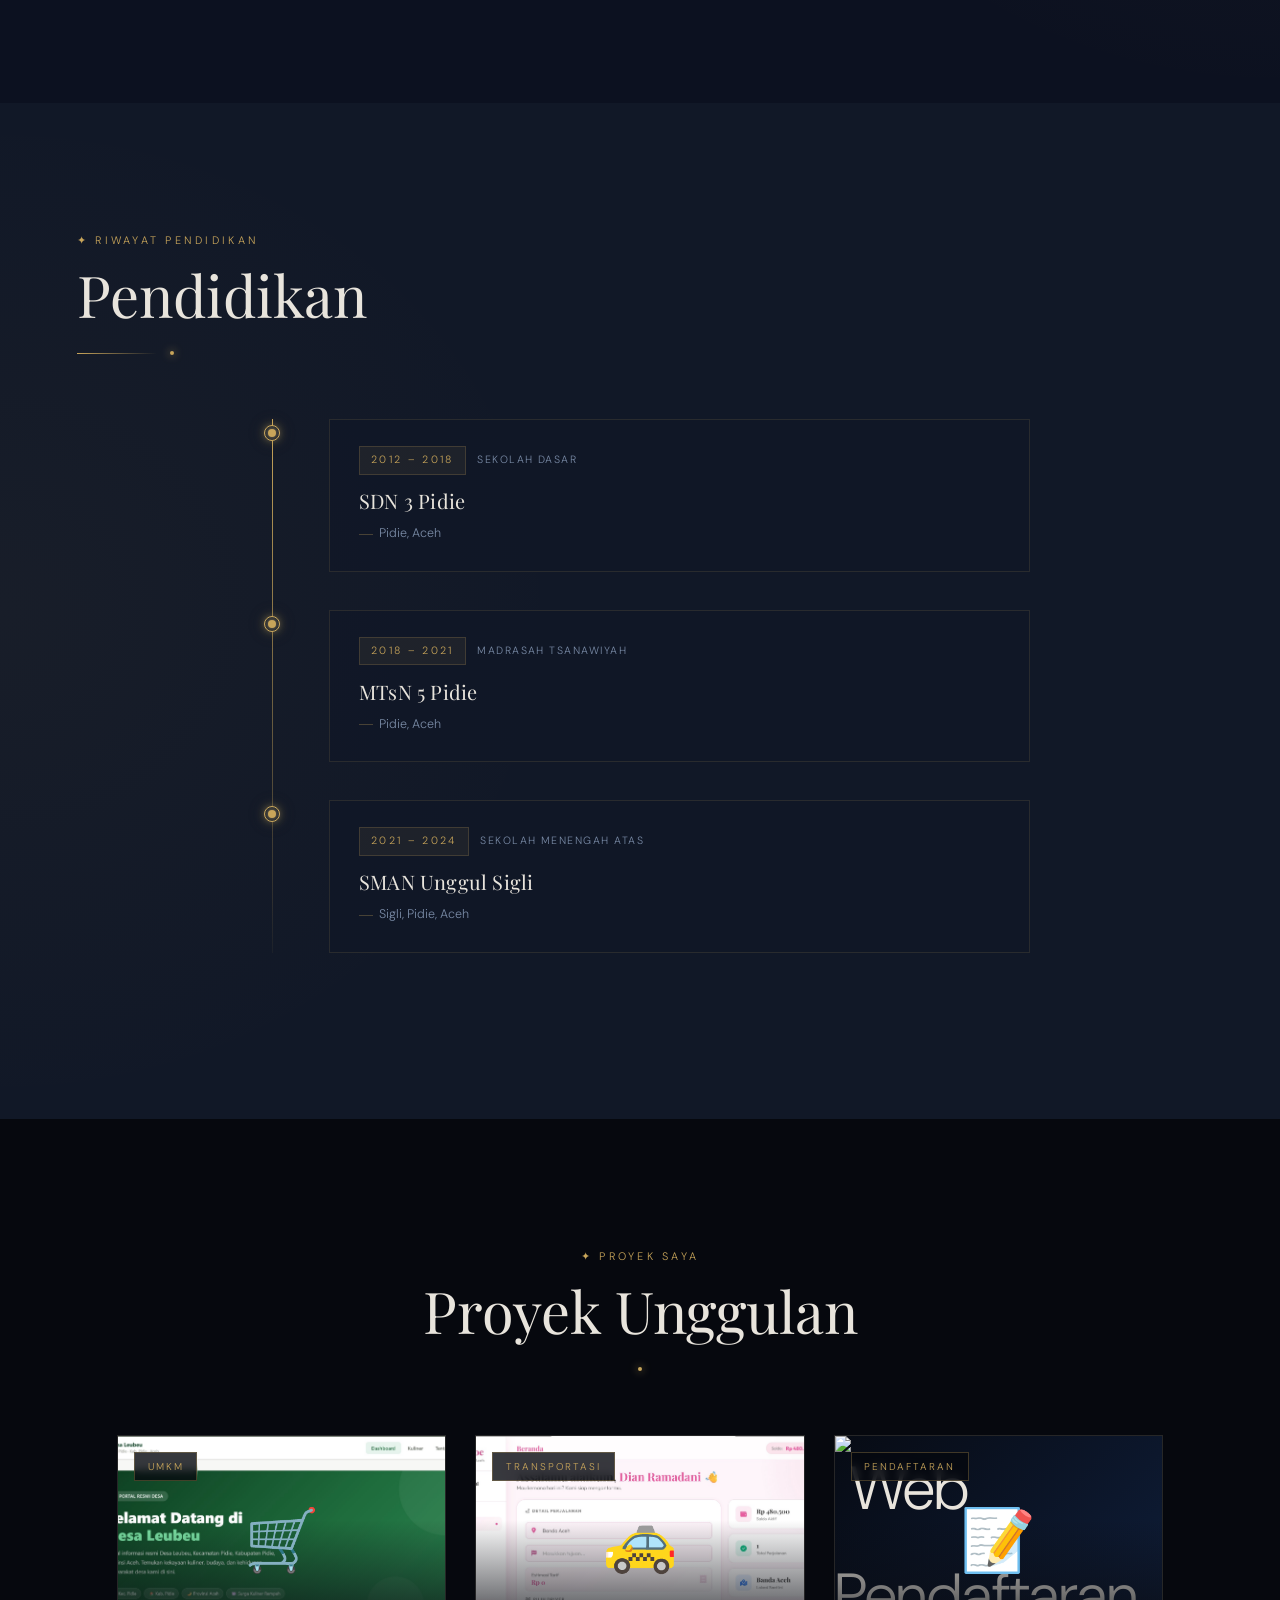
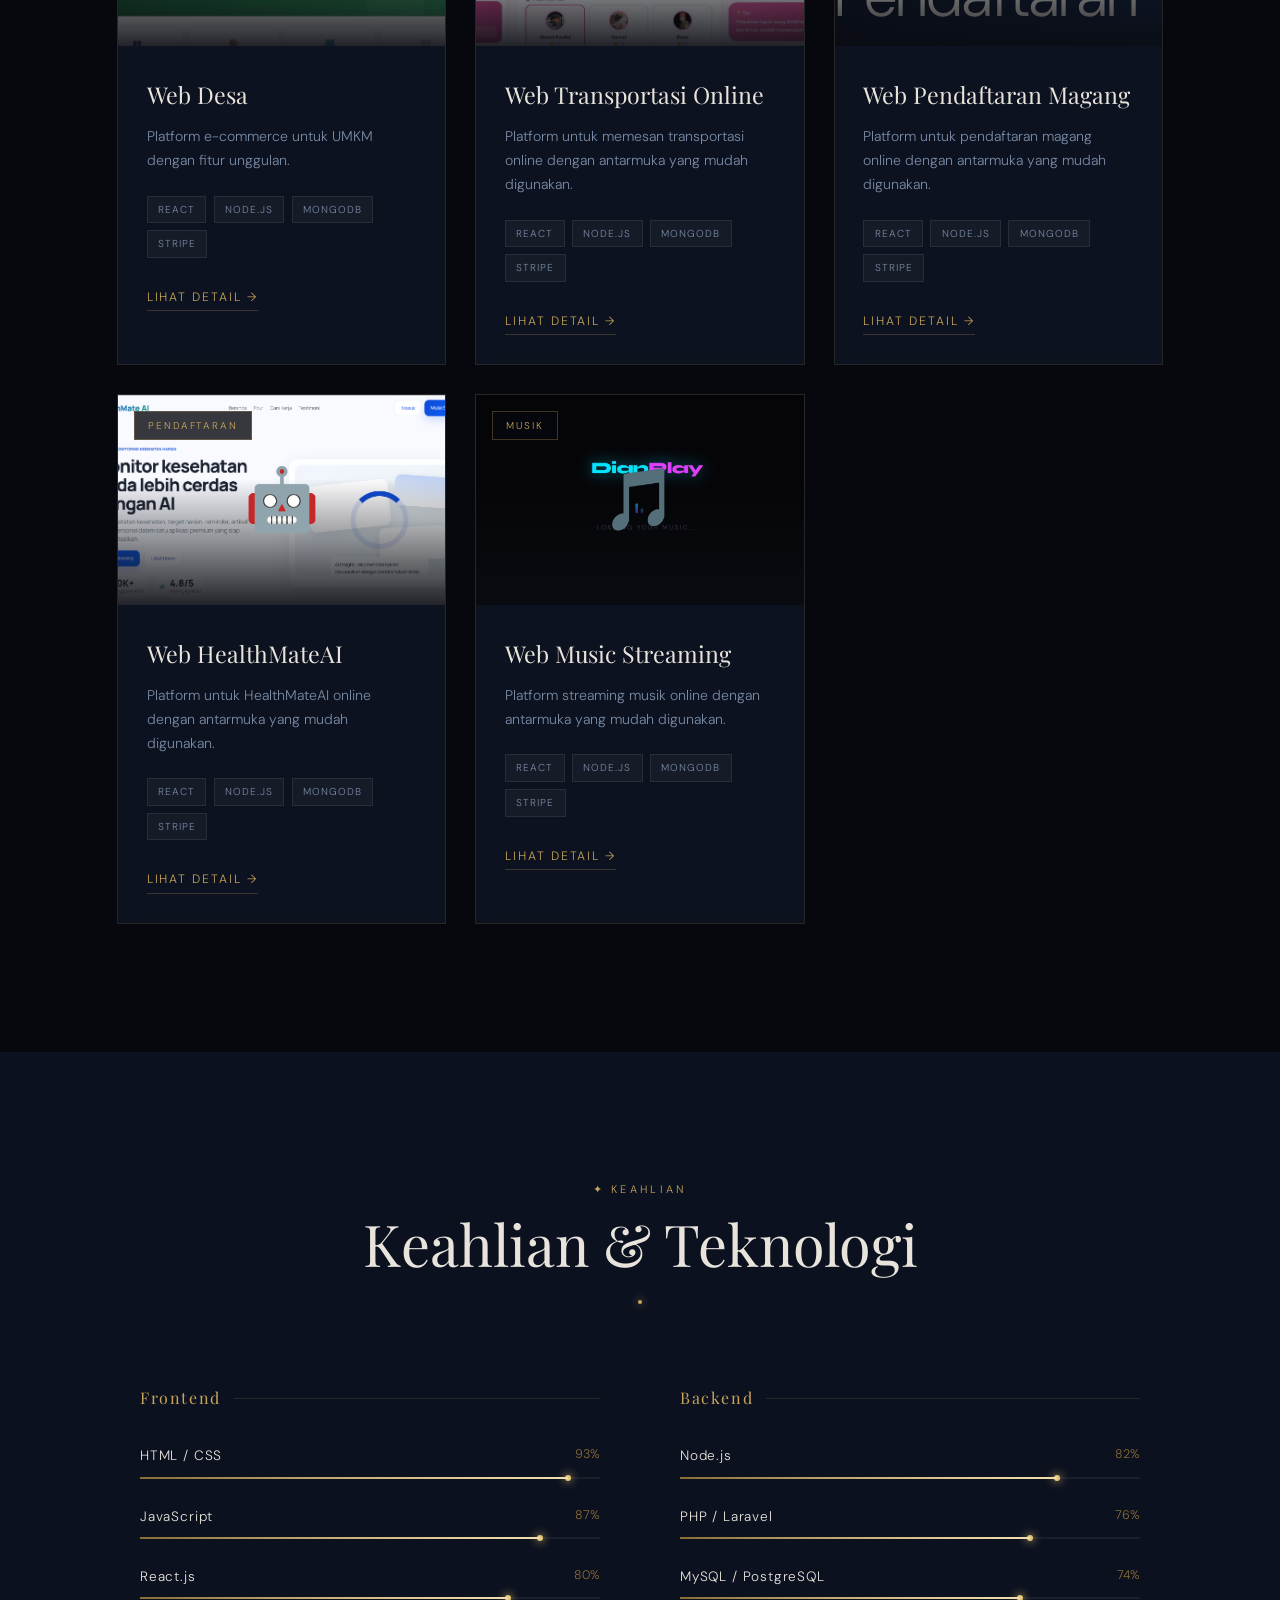
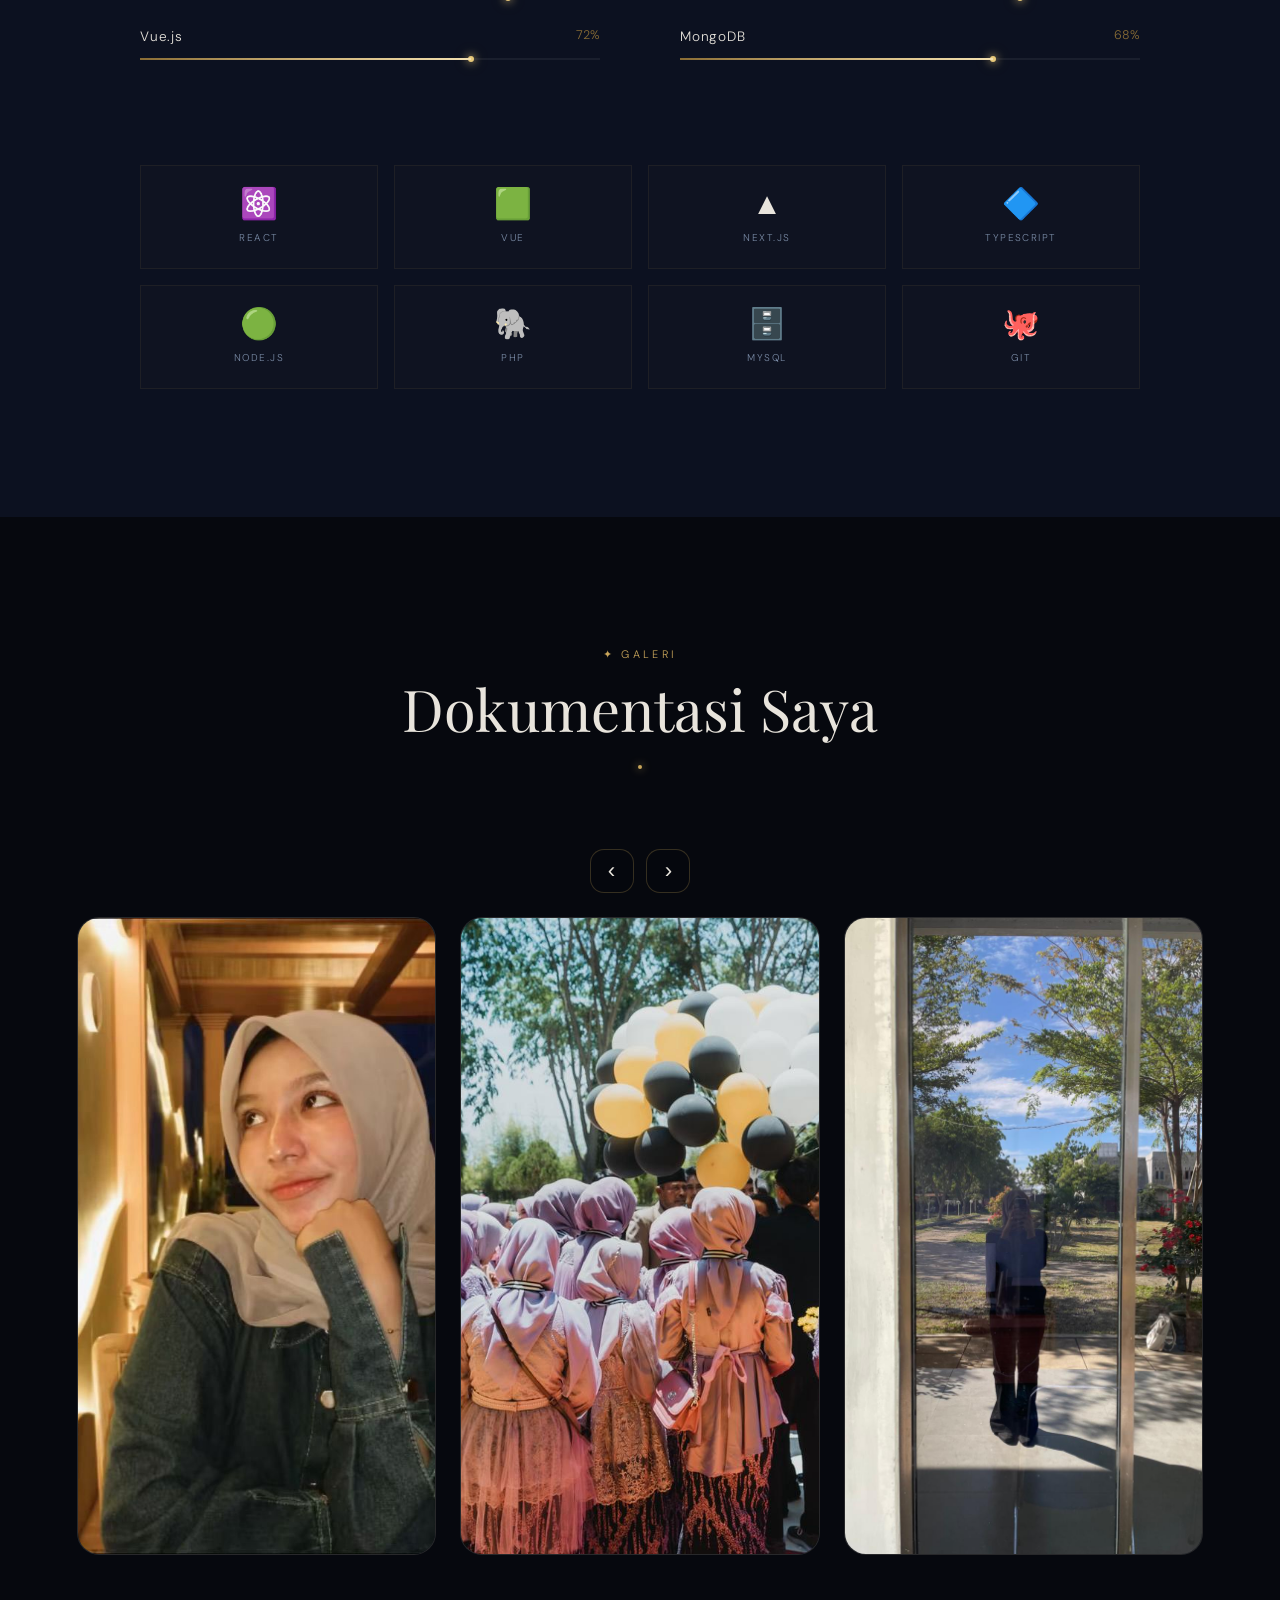
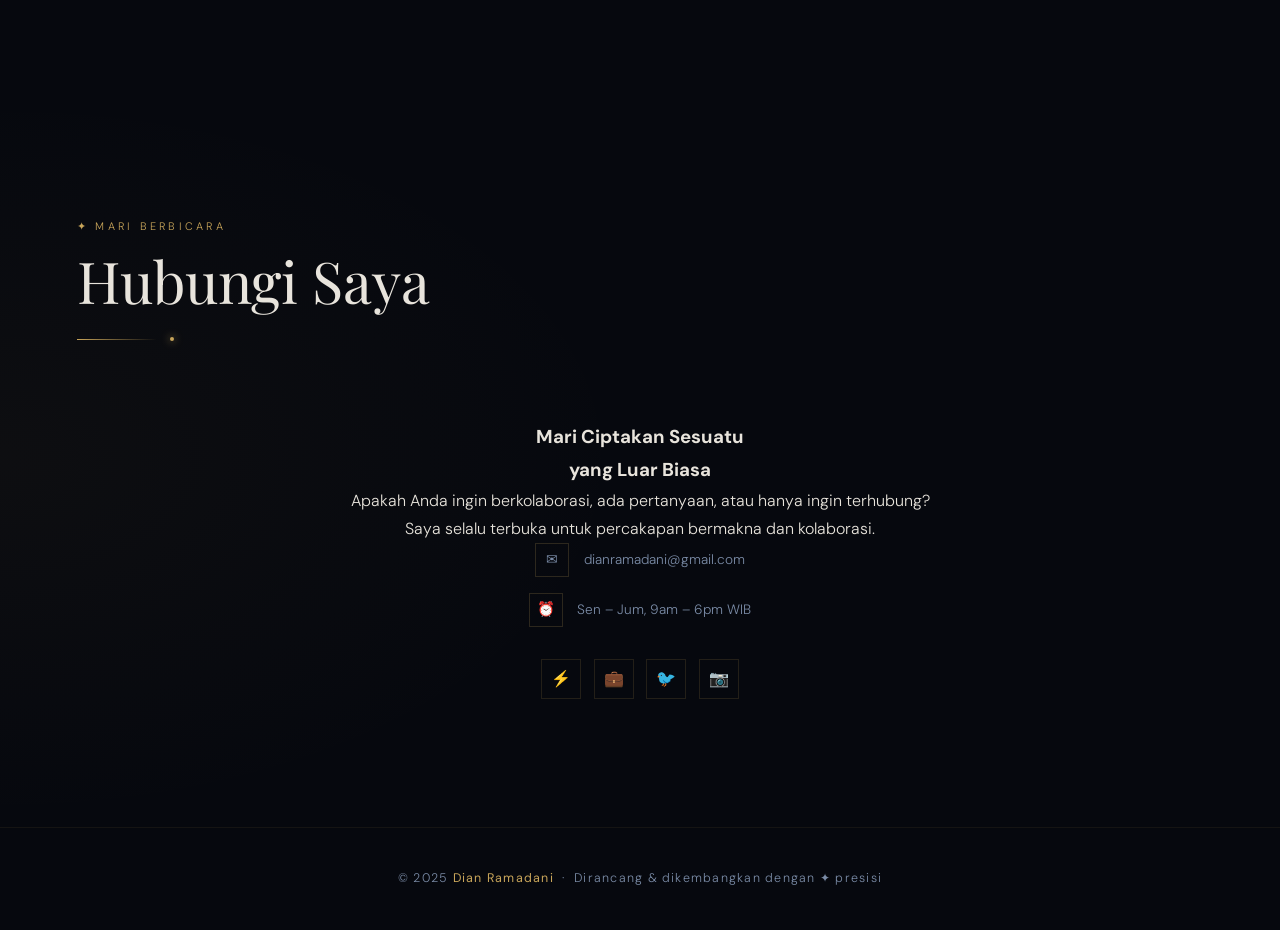
==== commit 08cf9d84: "Update image source for HealthMateAI project" ====
--- a/index.html
+++ b/index.html
@@ -1531,7 +1531,7 @@
 
         <div class="proj-card reveal reveal-delay-2">
         <div class="proj-thumb proj-thumb-1">
-          <img src="images/web_ HealthMateAI.jpg" alt="Web  HealthMateAI" class="proj-image" />
+          <img src="healthmateai.png" alt="Web  HealthMateAI" class="proj-image" />
           <span class="proj-thumb-icon">🤖</span>
           <span class="proj-chip">Pendaftaran</span>
         </div>
@@ -1544,7 +1544,7 @@
             <span class="stack-tag">MongoDB</span>
             <span class="stack-tag">Stripe</span>
           </div>
-          <a href="(https://healthmateai.infinityfree.me" target="_blank" class="proj-link">Lihat Detail →</a>
+          <a href="https://healthmateai.infinityfree.me" target="_blank" class="proj-link">Lihat Detail →</a>
         </div>
       </div>
 
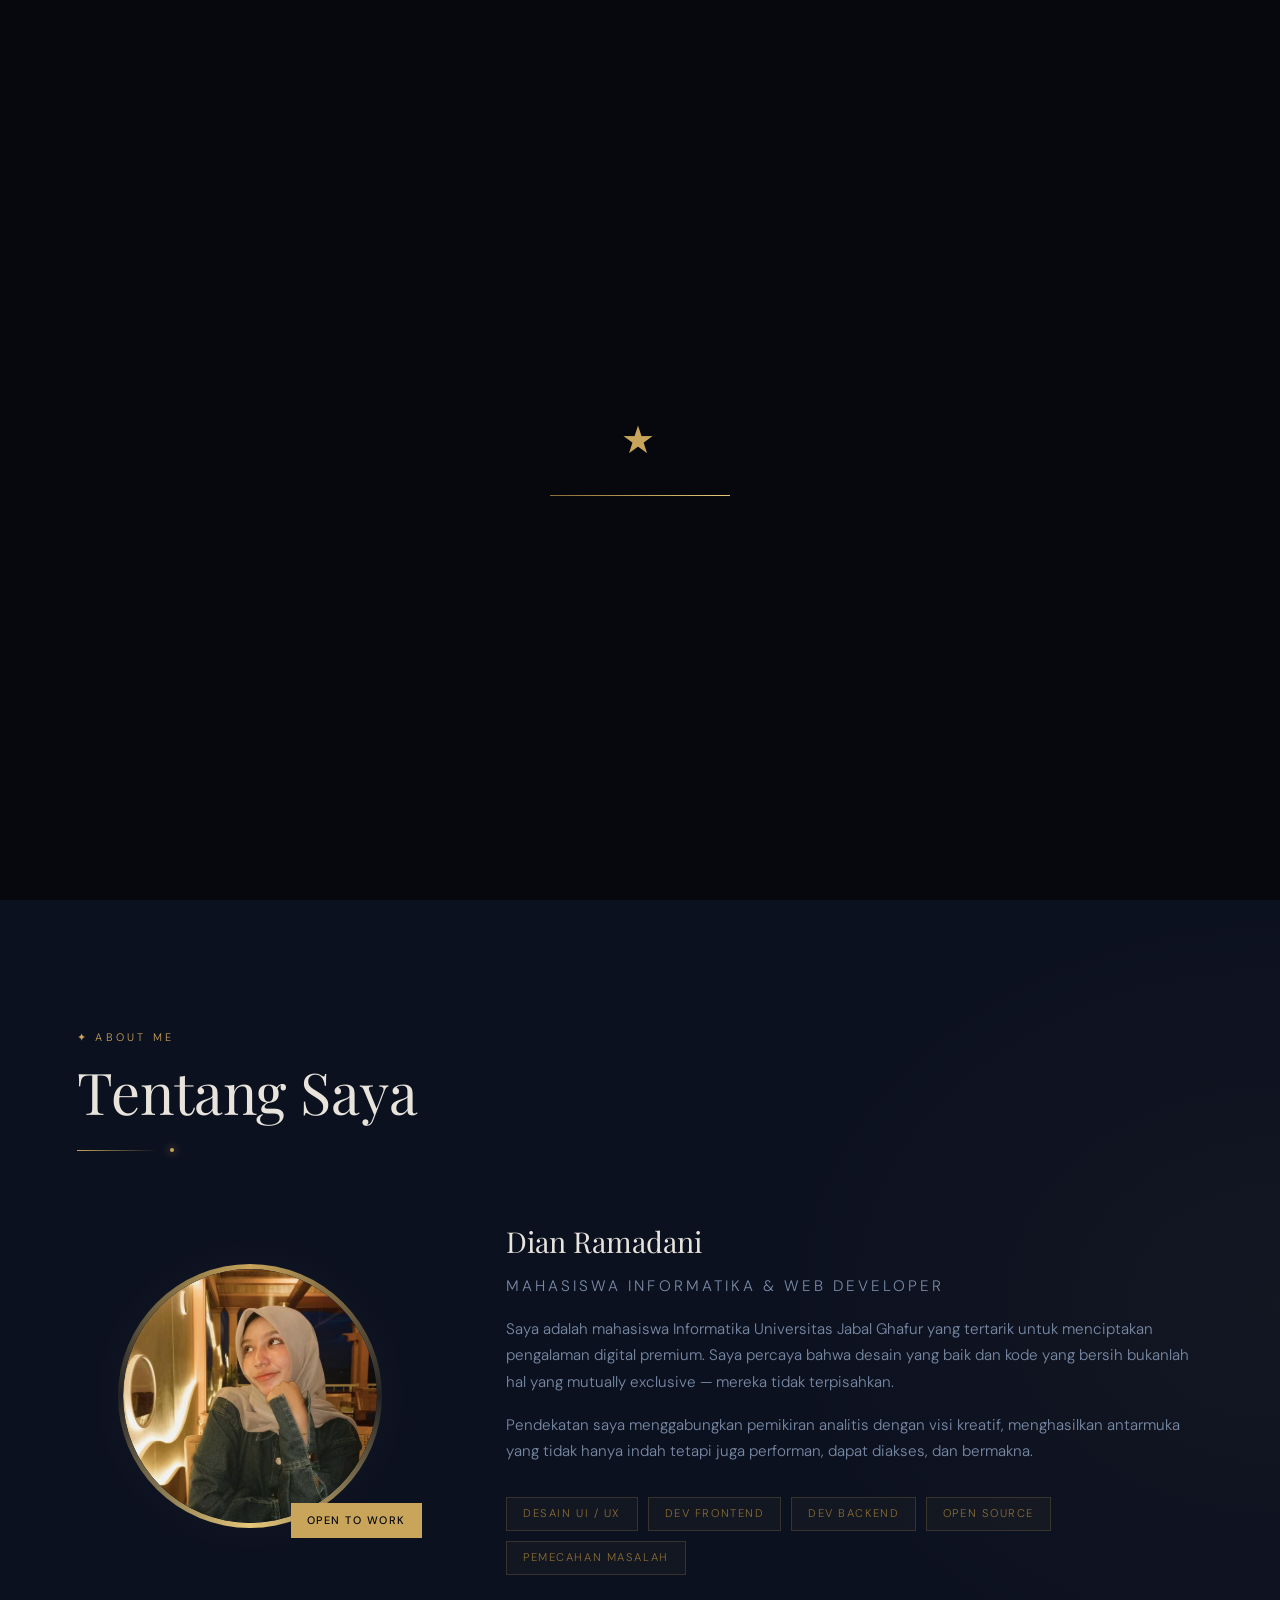
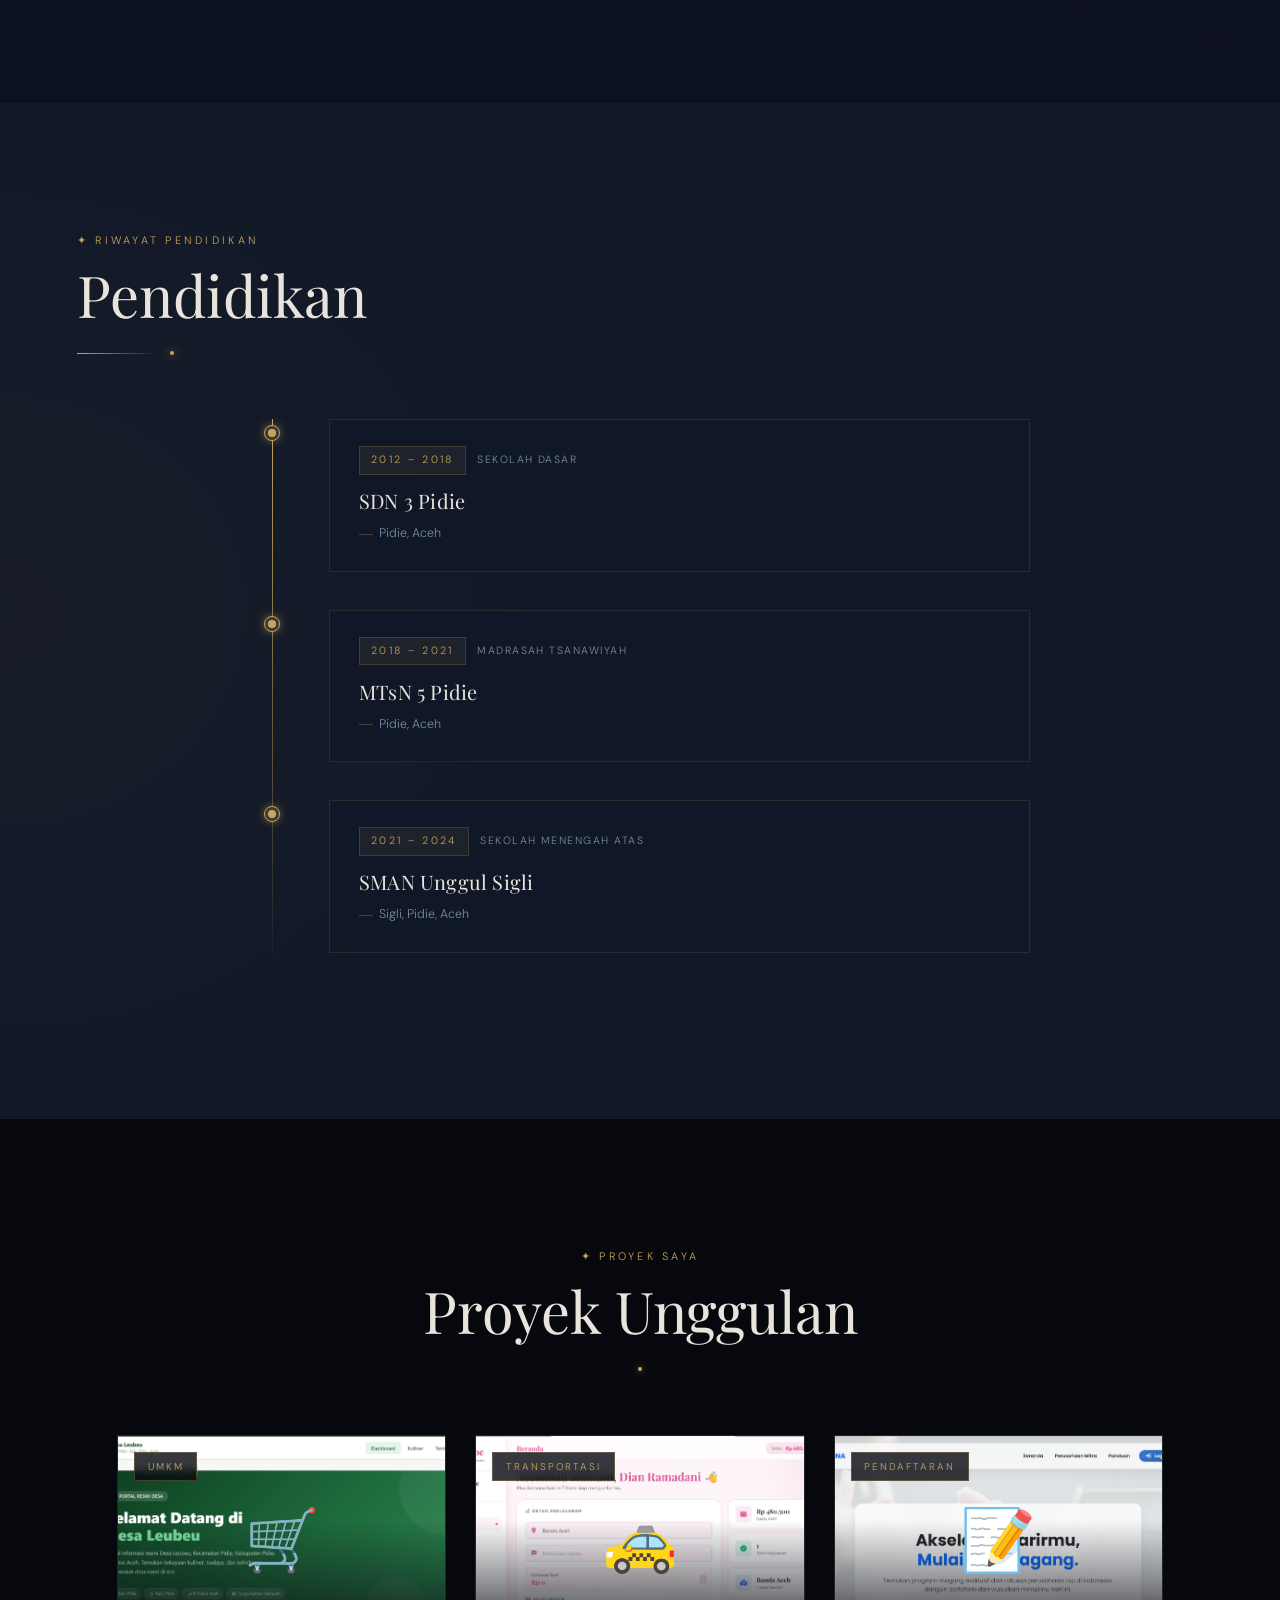
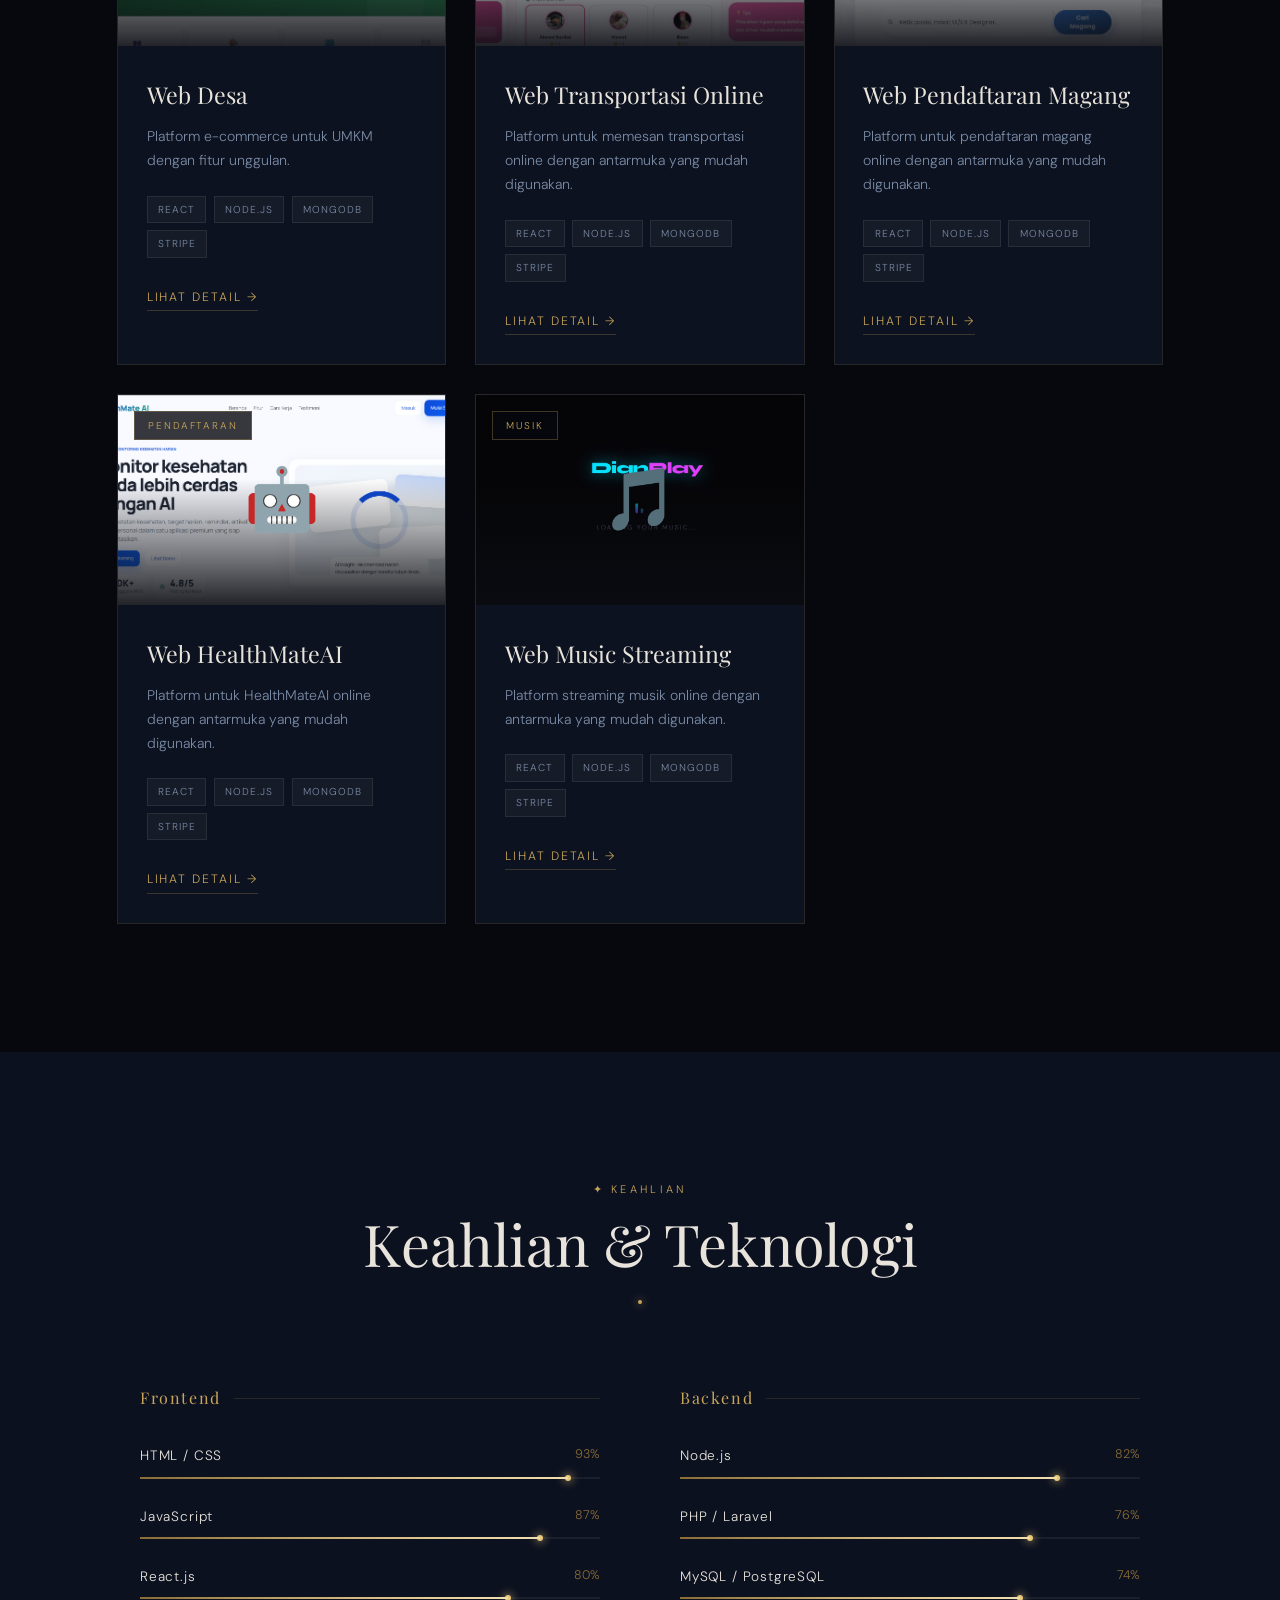
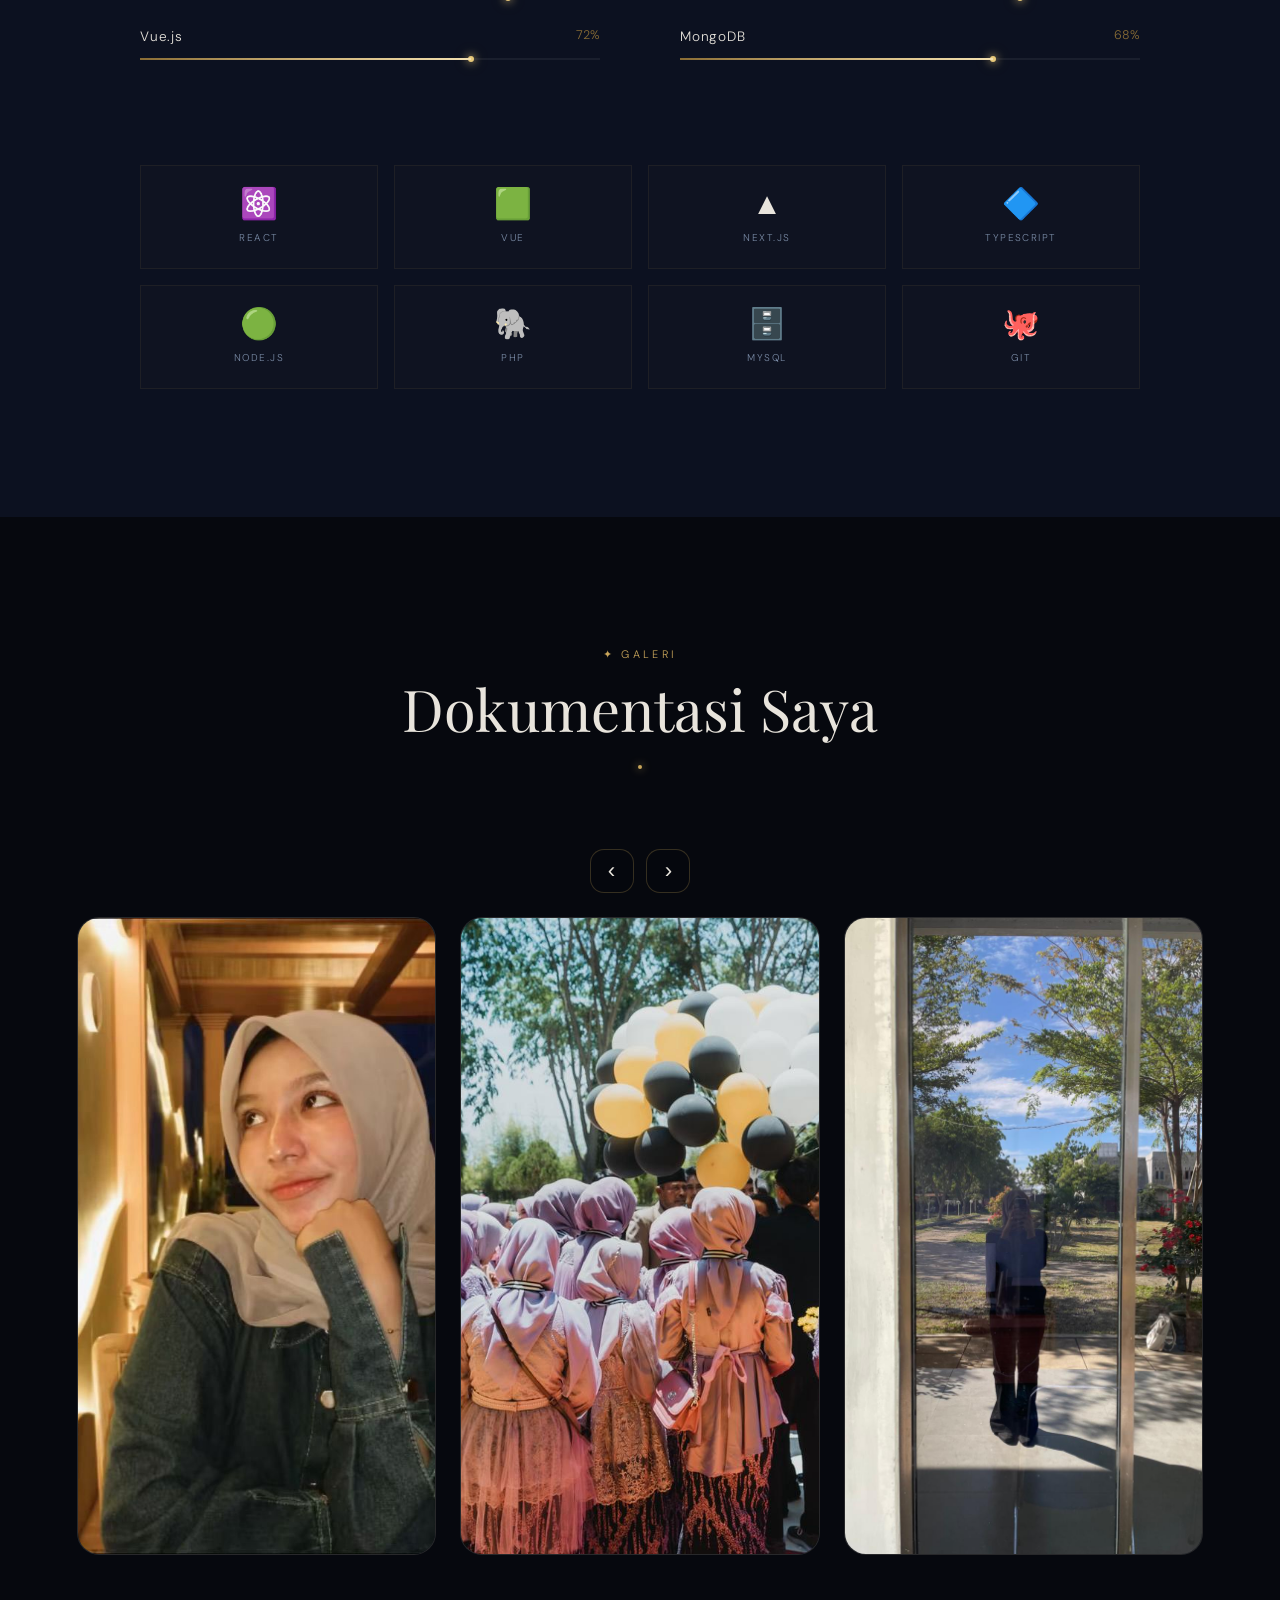
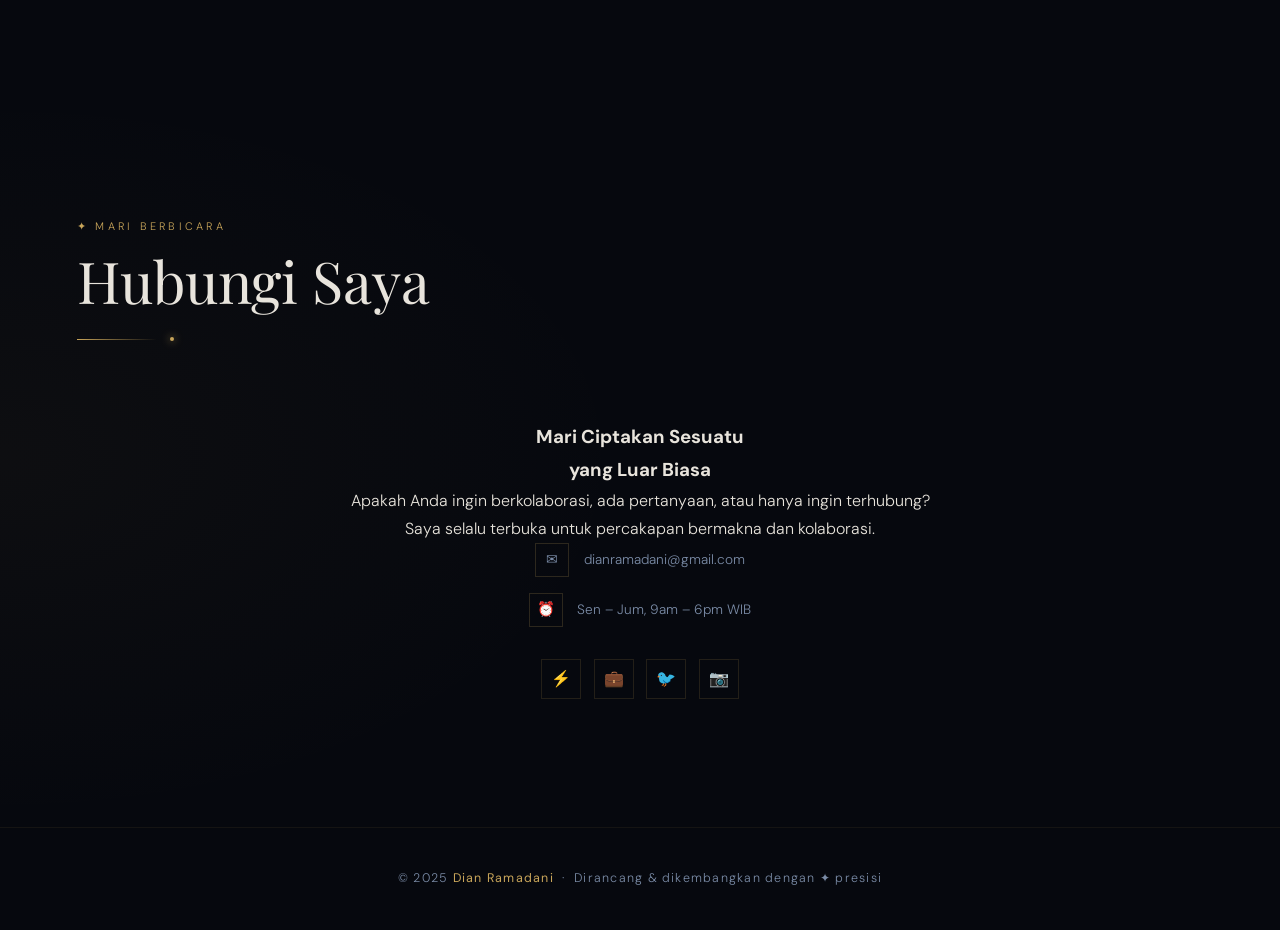
==== commit f077f2b9: "Update project thumbnail image source" ====
--- a/index.html
+++ b/index.html
@@ -1512,7 +1512,7 @@
 
        <div class="proj-card reveal reveal-delay-2">
         <div class="proj-thumb proj-thumb-1">
-          <img src="images/web_magang.jpg" alt="Web Pendaftaran Magang" class="proj-image" />
+          <img src="images/magang.png" alt="Web Pendaftaran Magang" class="proj-image" />
           <span class="proj-thumb-icon">📝</span>
           <span class="proj-chip">Pendaftaran</span>
         </div>
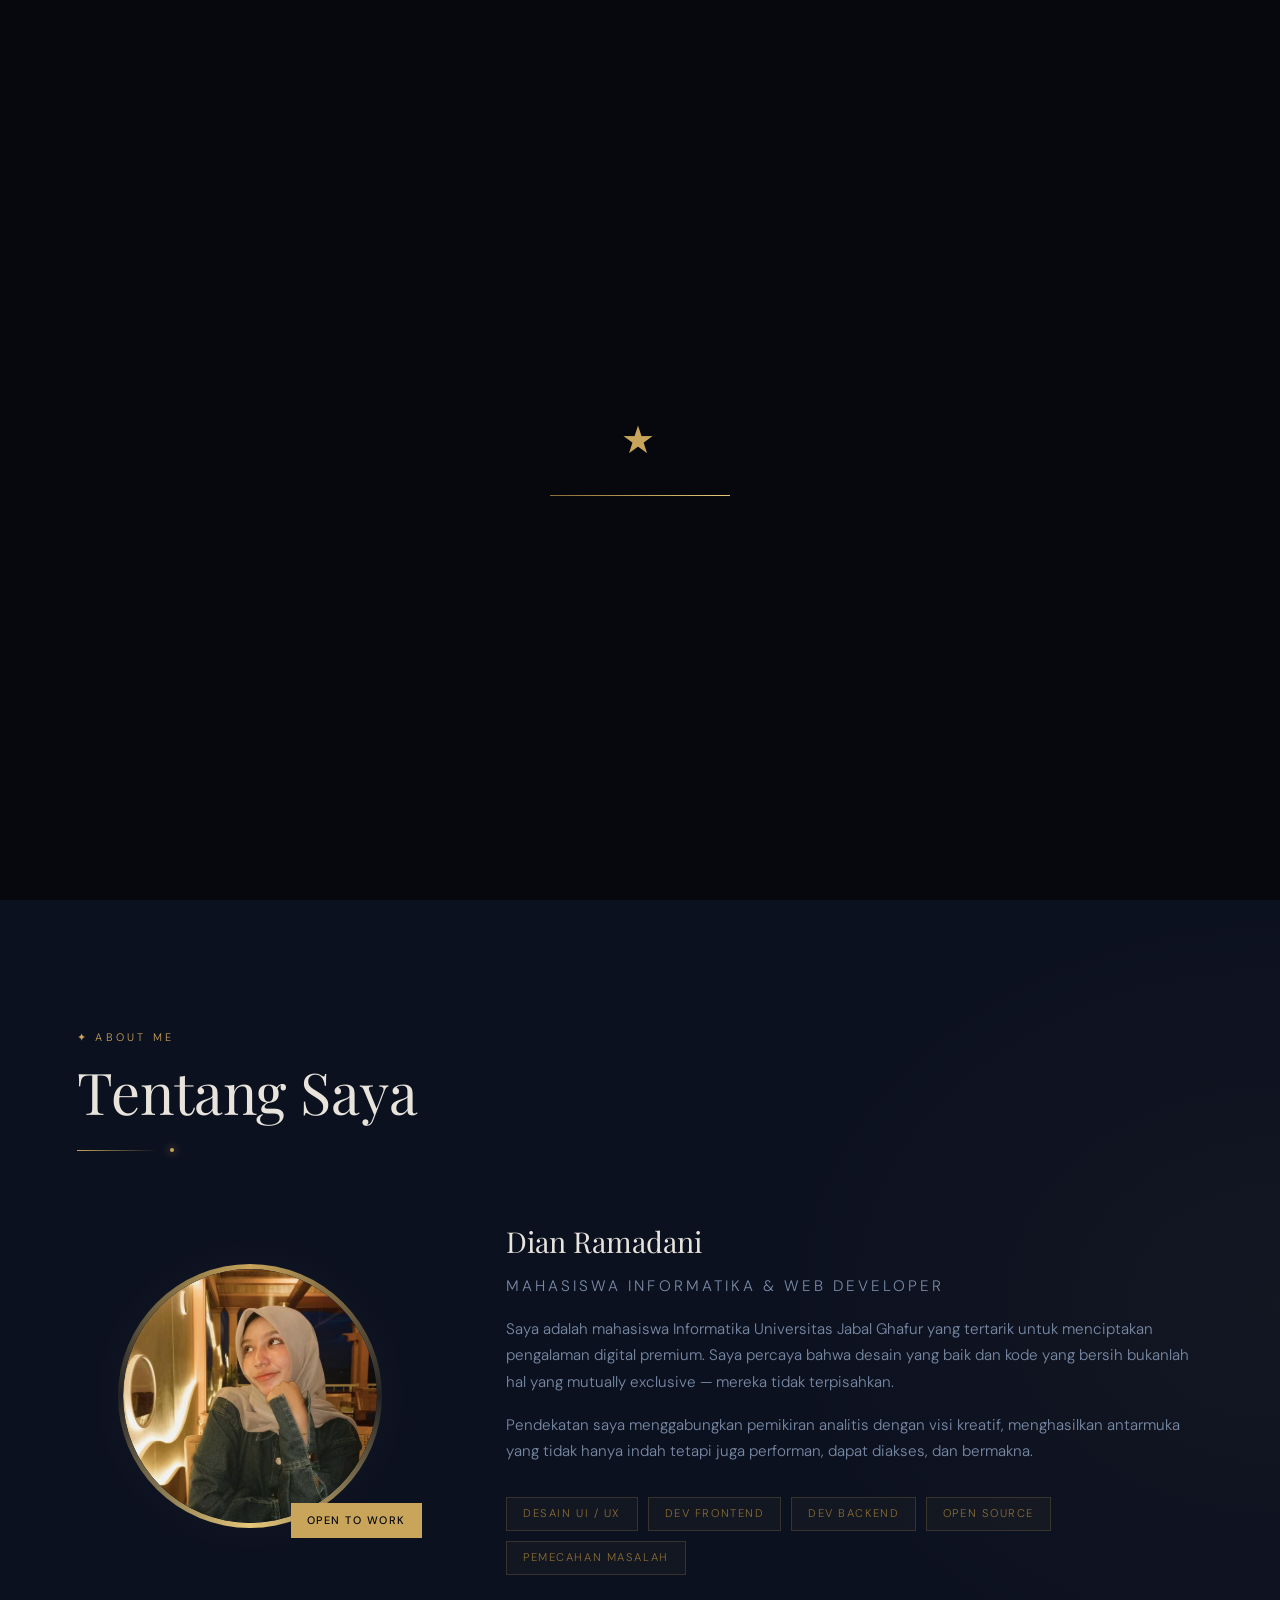
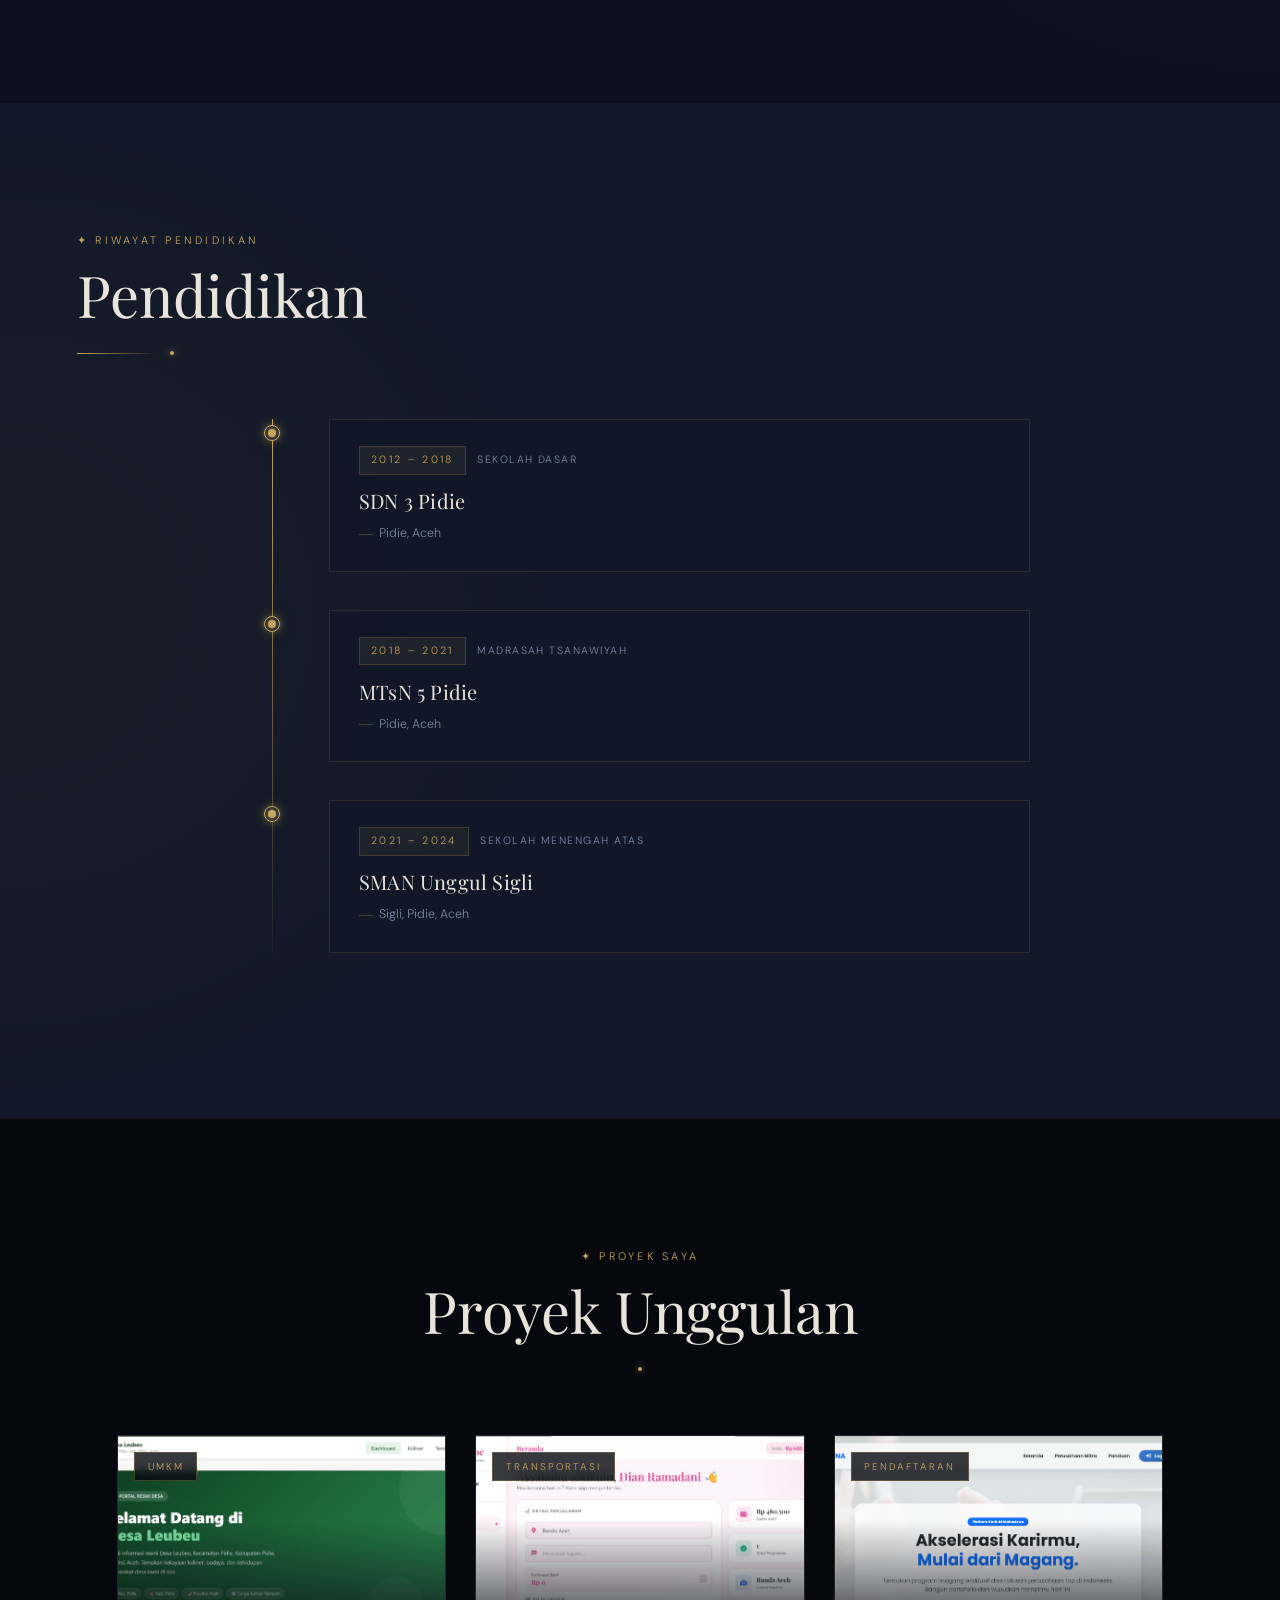
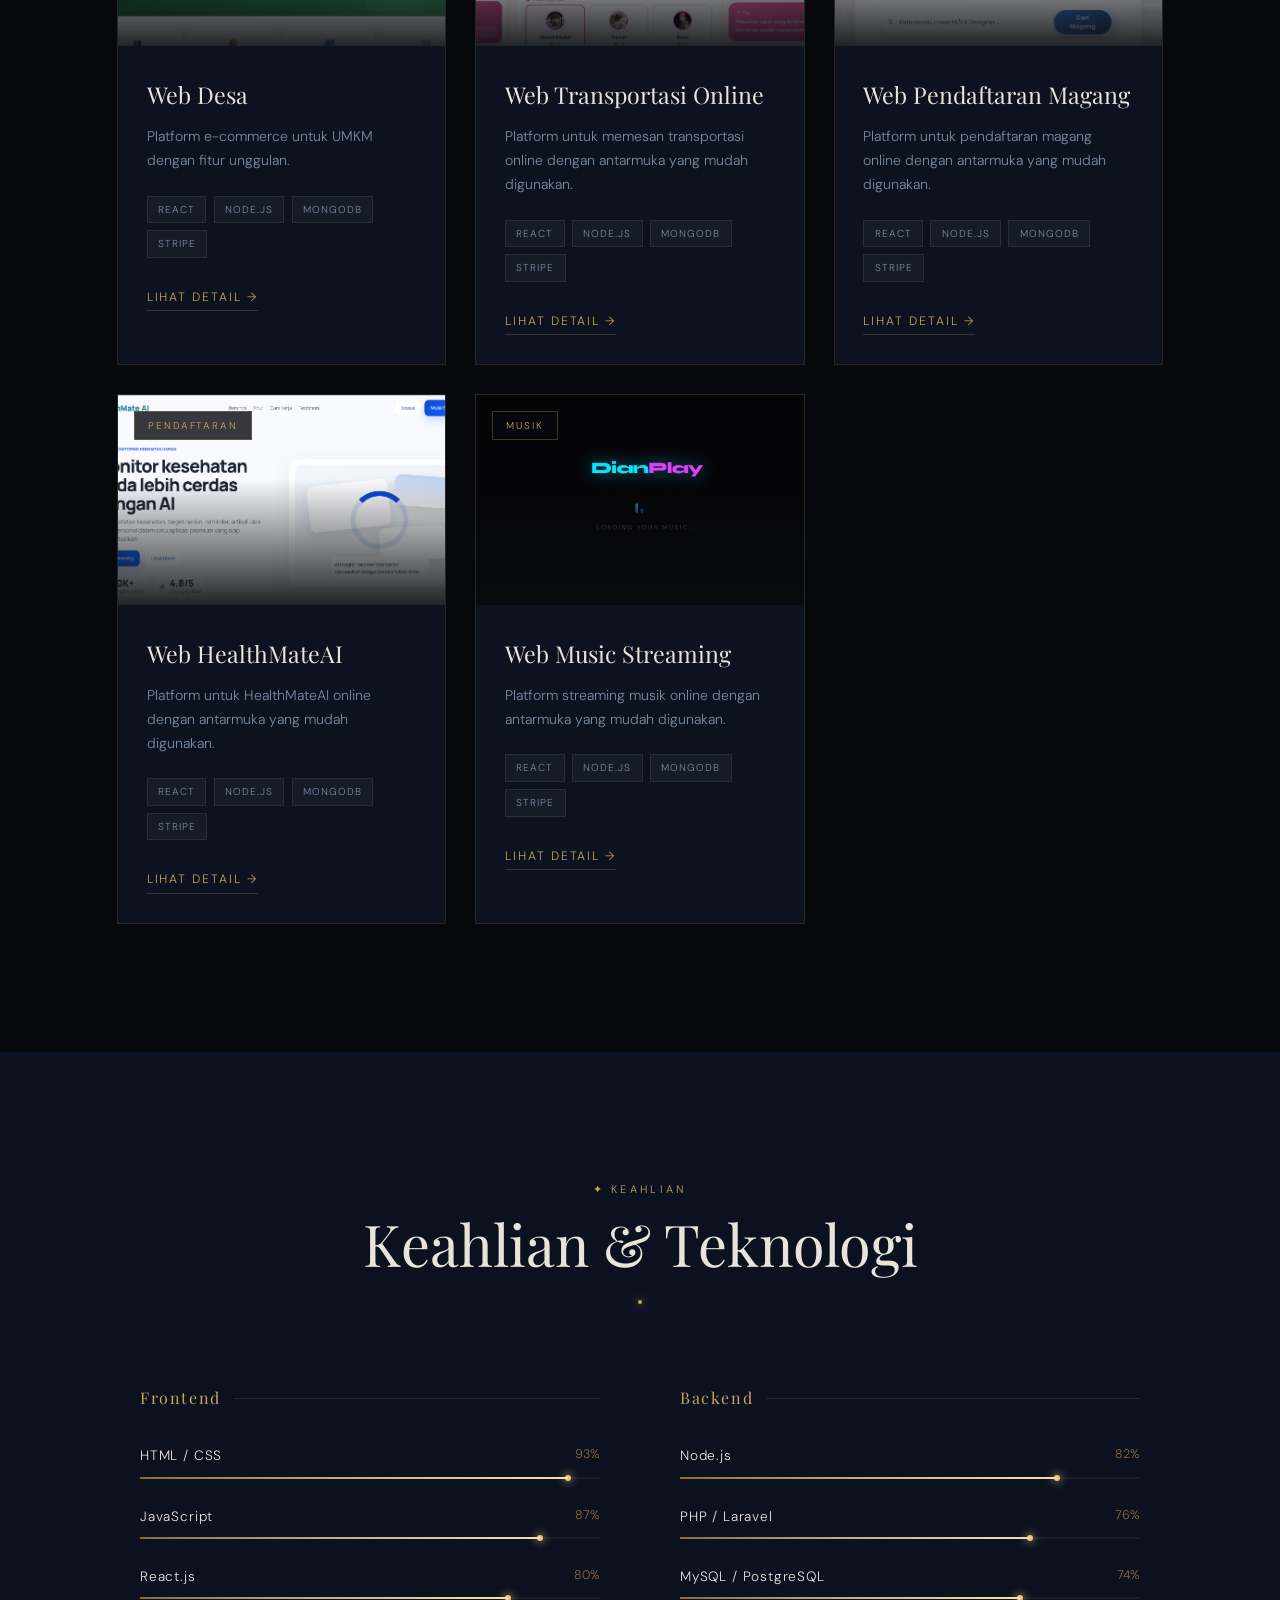
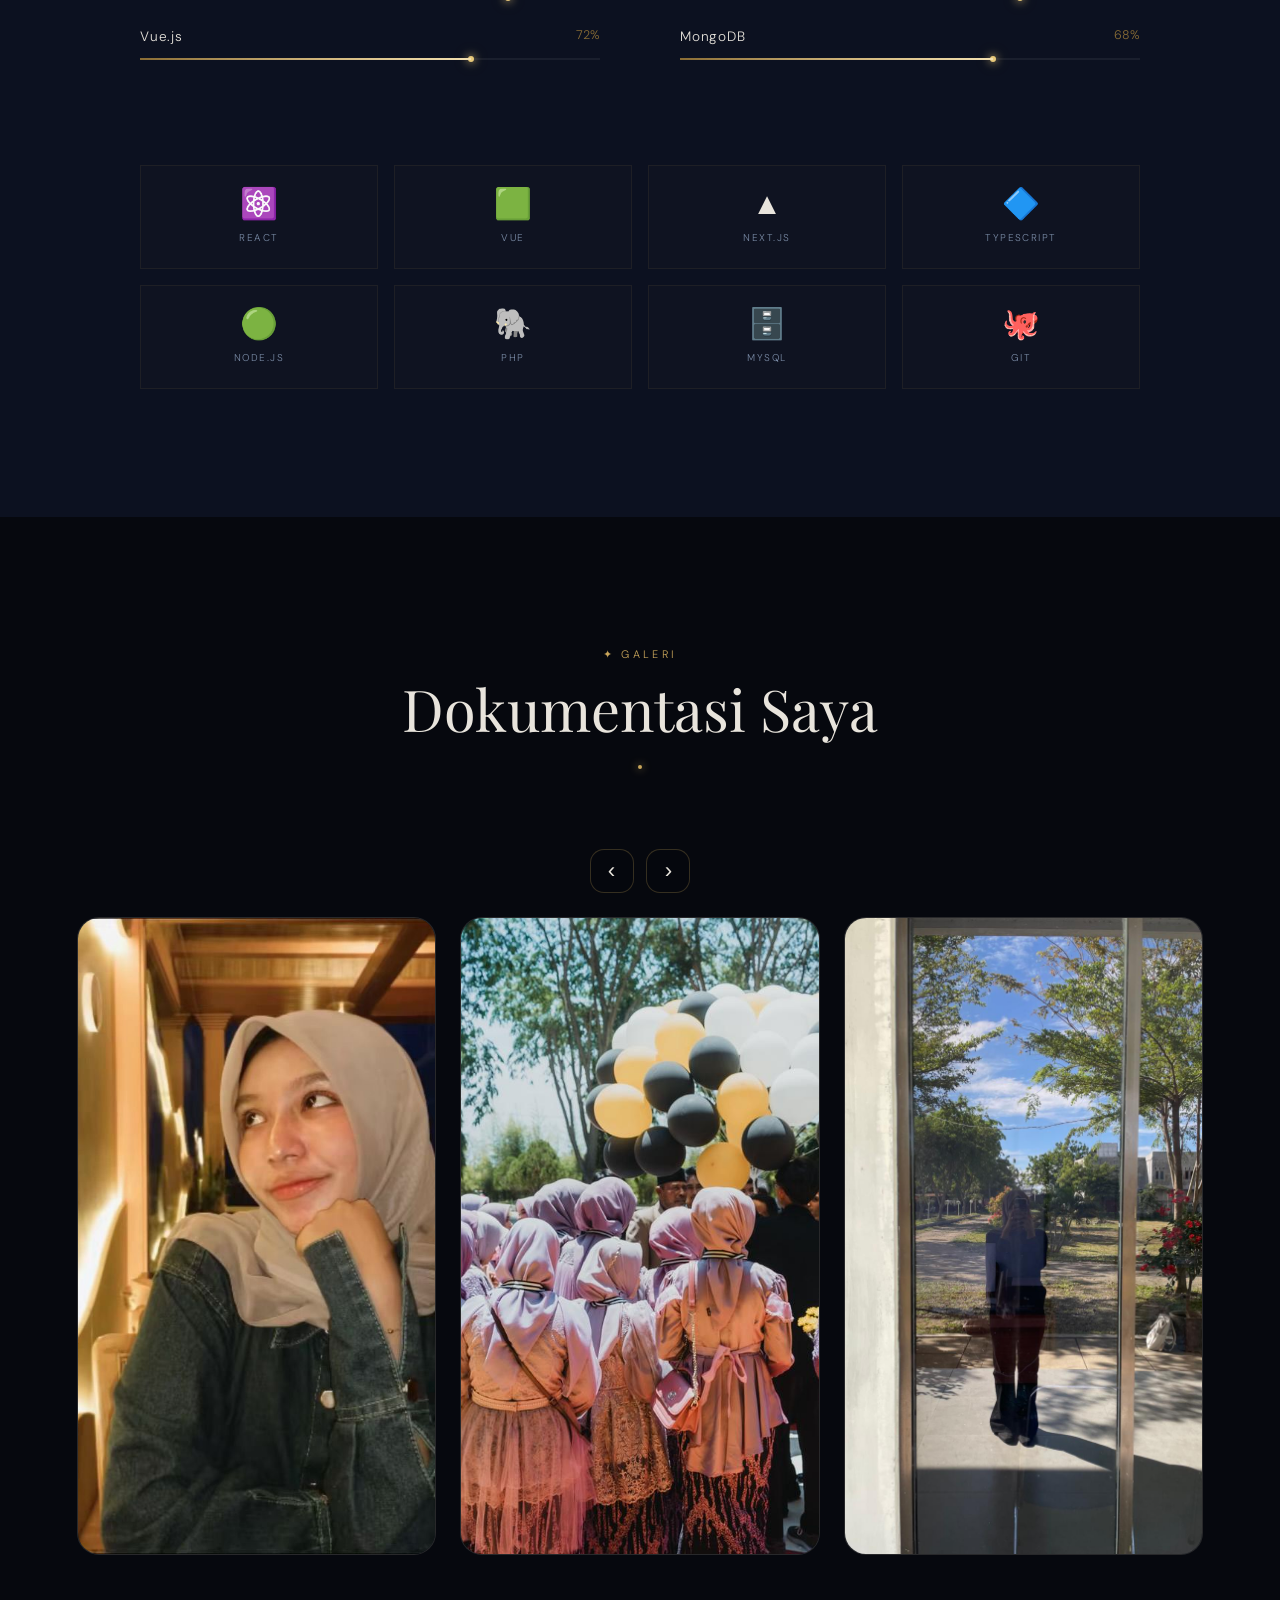
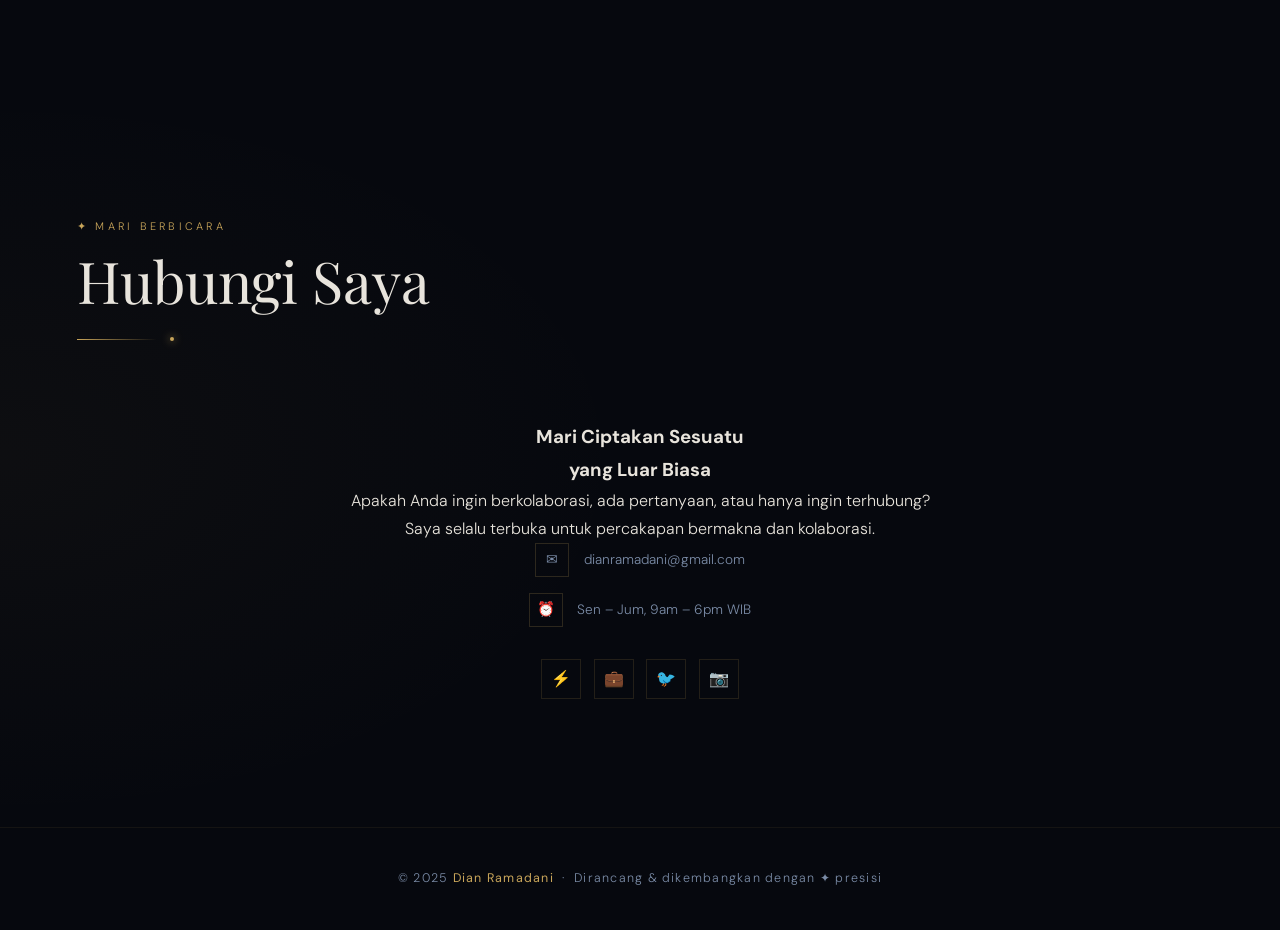
==== commit c05d77d1: "Remove icons from project cards in index.html Removed project thumb icons from multiple project card" ====
--- a/index.html
+++ b/index.html
@@ -1475,7 +1475,7 @@
       <div class="proj-card reveal reveal-delay-1">
         <div class="proj-thumb proj-thumb-1">
           <img src="images/web_desa.jpg" alt="Web Desa Project" class="proj-image" />
-          <span class="proj-thumb-icon">🛒</span>
+          <span class="proj-thumb-icon"></span>
           <span class="proj-chip">UMKM</span>
         </div>
         <div class="proj-body">
@@ -1494,7 +1494,7 @@
       <div class="proj-card reveal reveal-delay-2">
         <div class="proj-thumb proj-thumb-1">
           <img src="images/web_ojek.jpg" alt="Web Transportasi Project" class="proj-image" />
-          <span class="proj-thumb-icon">🚕</span>
+          <span class="proj-thumb-icon"></span>
           <span class="proj-chip">Transportasi</span>
         </div>
         <div class="proj-body">
@@ -1513,7 +1513,7 @@
        <div class="proj-card reveal reveal-delay-2">
         <div class="proj-thumb proj-thumb-1">
           <img src="images/magang.png" alt="Web Pendaftaran Magang" class="proj-image" />
-          <span class="proj-thumb-icon">📝</span>
+          <span class="proj-thumb-icon"></span>
           <span class="proj-chip">Pendaftaran</span>
         </div>
         <div class="proj-body">
@@ -1532,7 +1532,7 @@
         <div class="proj-card reveal reveal-delay-2">
         <div class="proj-thumb proj-thumb-1">
           <img src="healthmateai.png" alt="Web  HealthMateAI" class="proj-image" />
-          <span class="proj-thumb-icon">🤖</span>
+          <span class="proj-thumb-icon"></span>
           <span class="proj-chip">Pendaftaran</span>
         </div>
         <div class="proj-body">
@@ -1551,7 +1551,7 @@
             <div class="proj-card reveal reveal-delay-2">
         <div class="proj-thumb proj-thumb-1">
           <img src="images/web_music.jpg" alt="Web Transportasi Project" class="proj-image" />
-          <span class="proj-thumb-icon">🎵</span>
+          <span class="proj-thumb-icon"></span>
           <span class="proj-chip">Musik</span>
         </div>
         <div class="proj-body">
